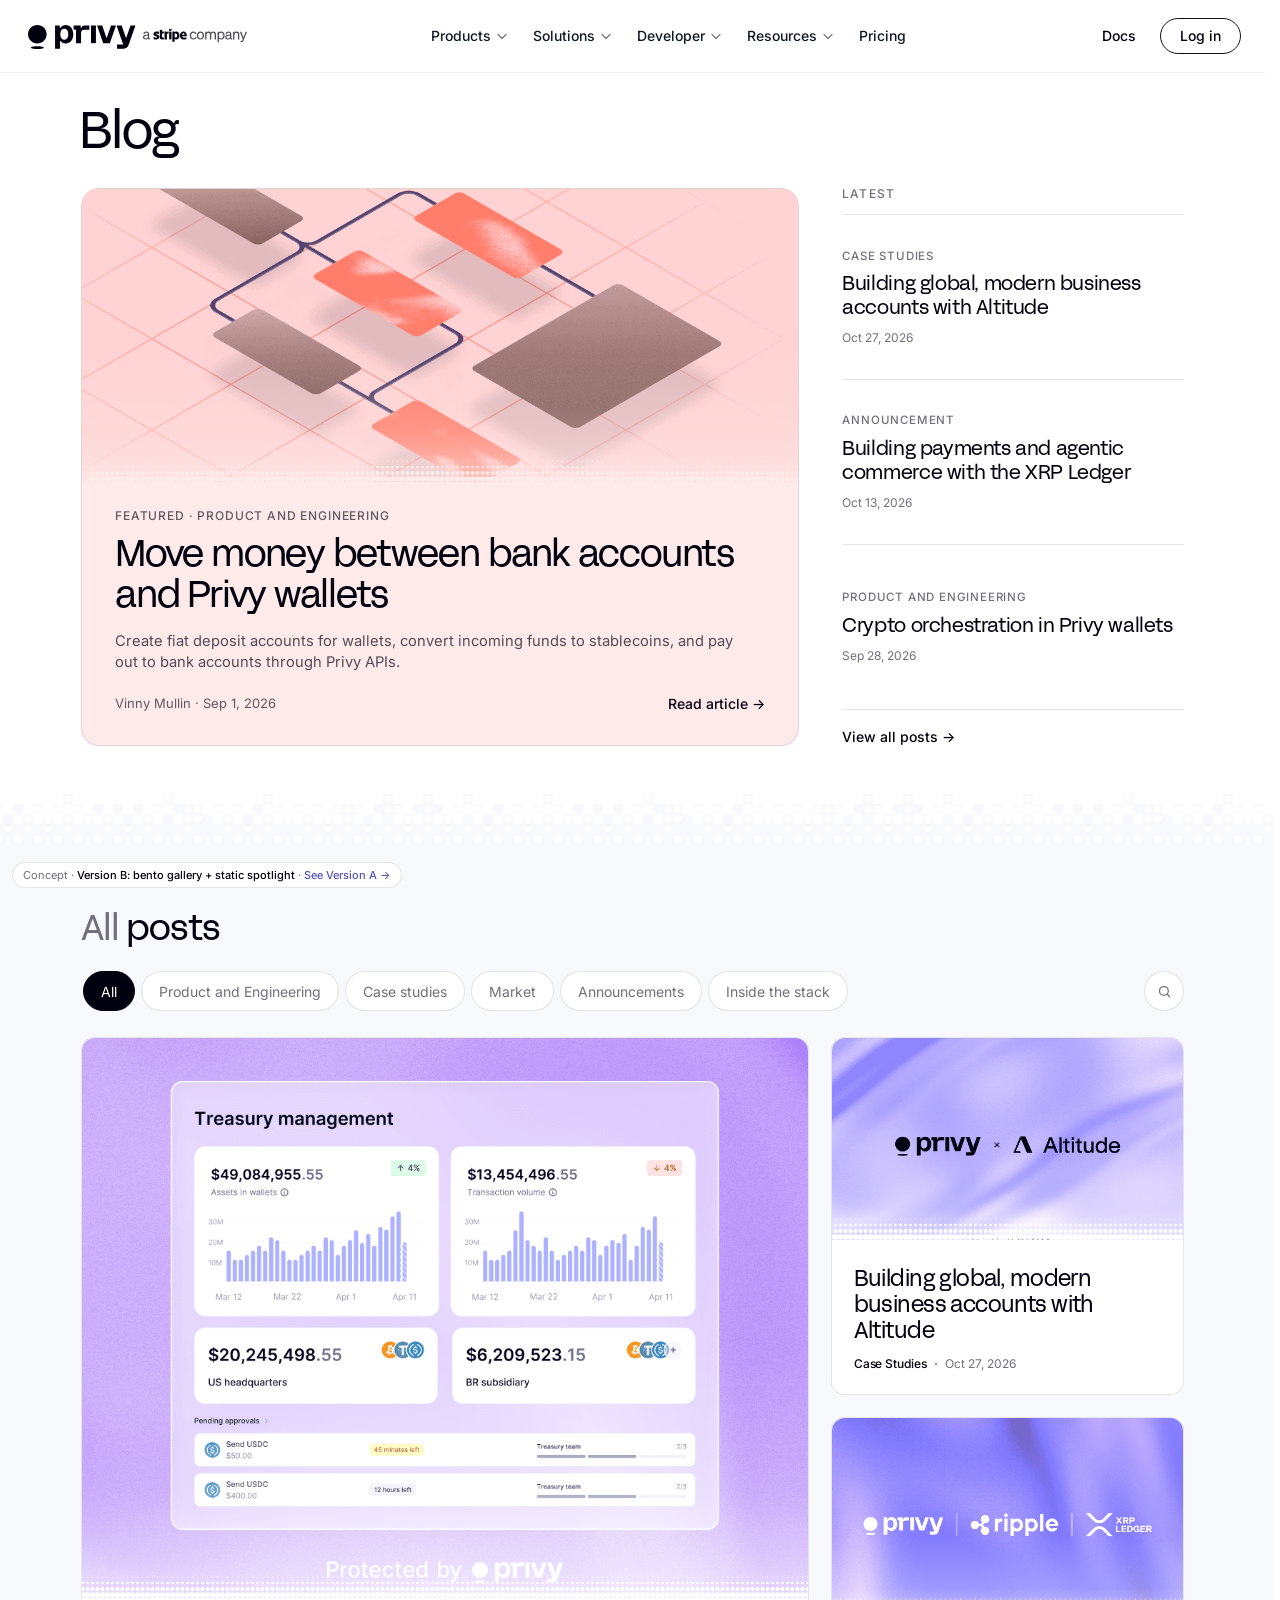
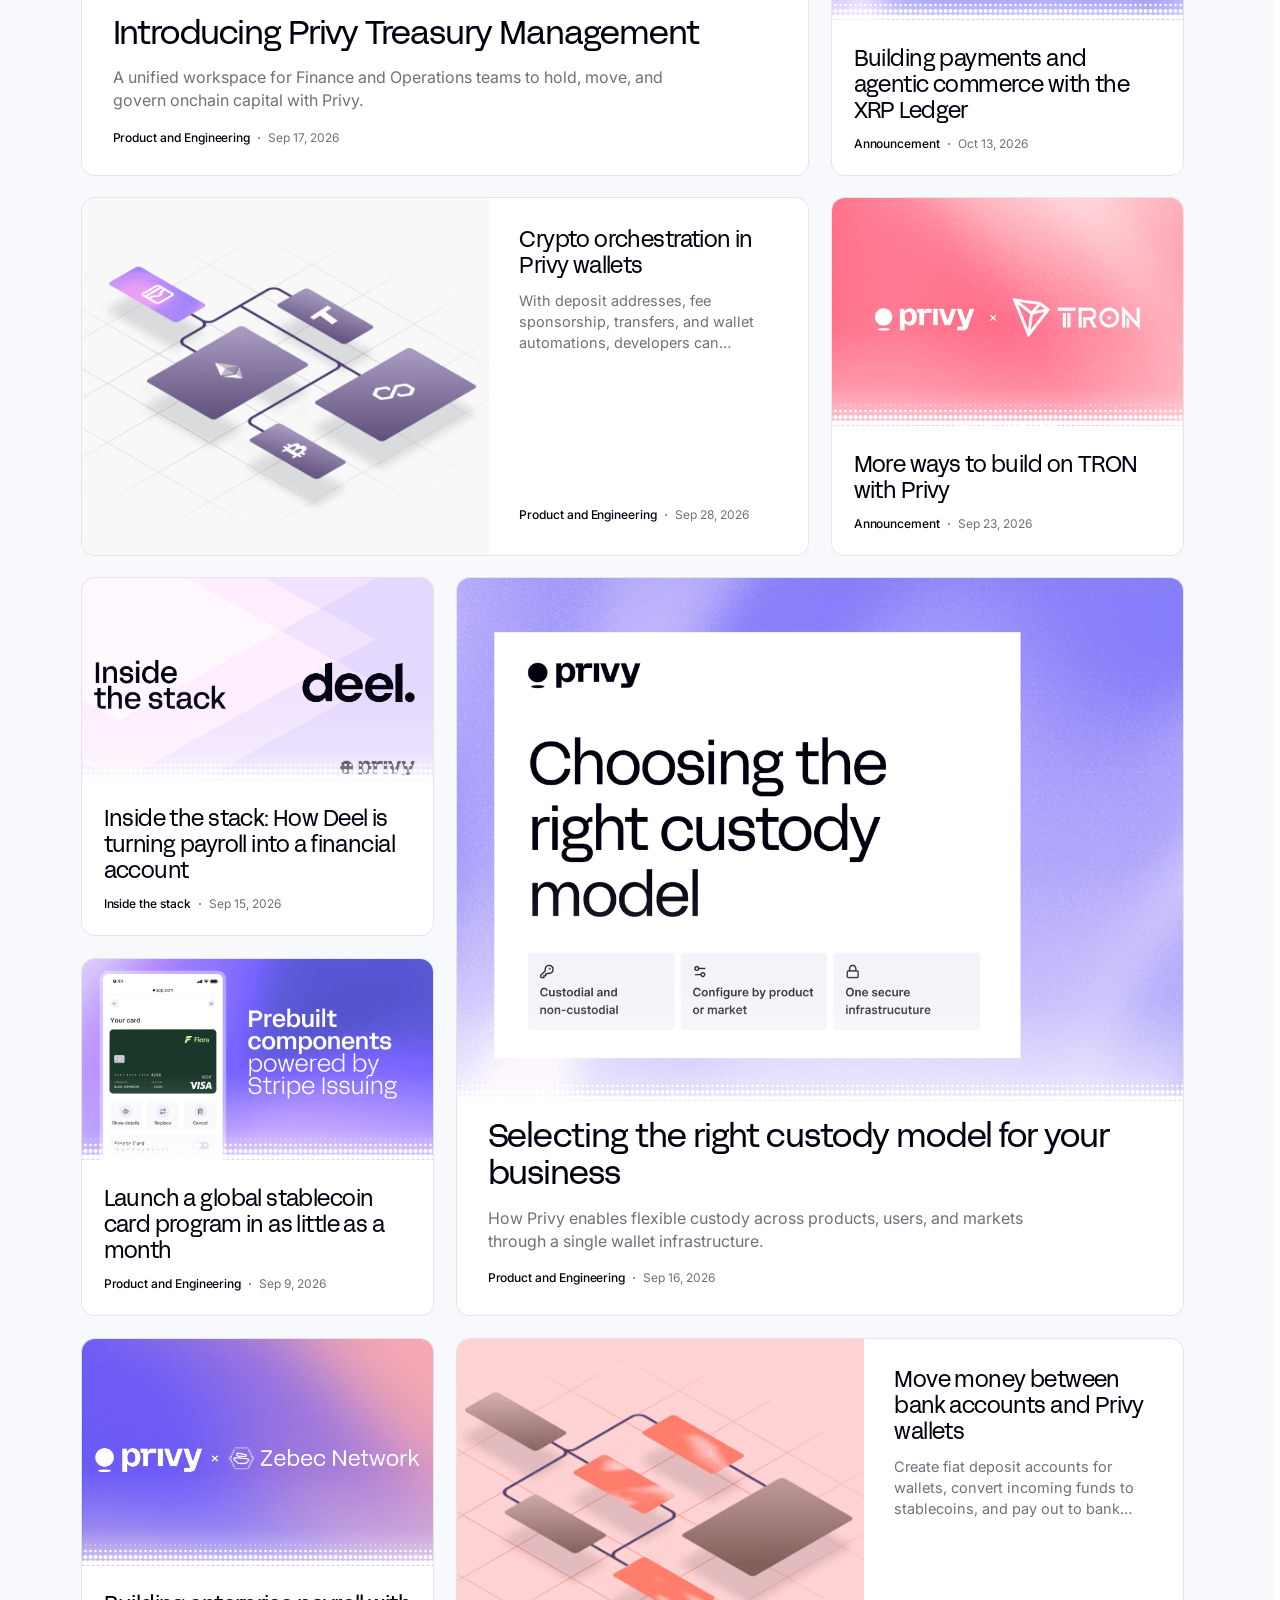
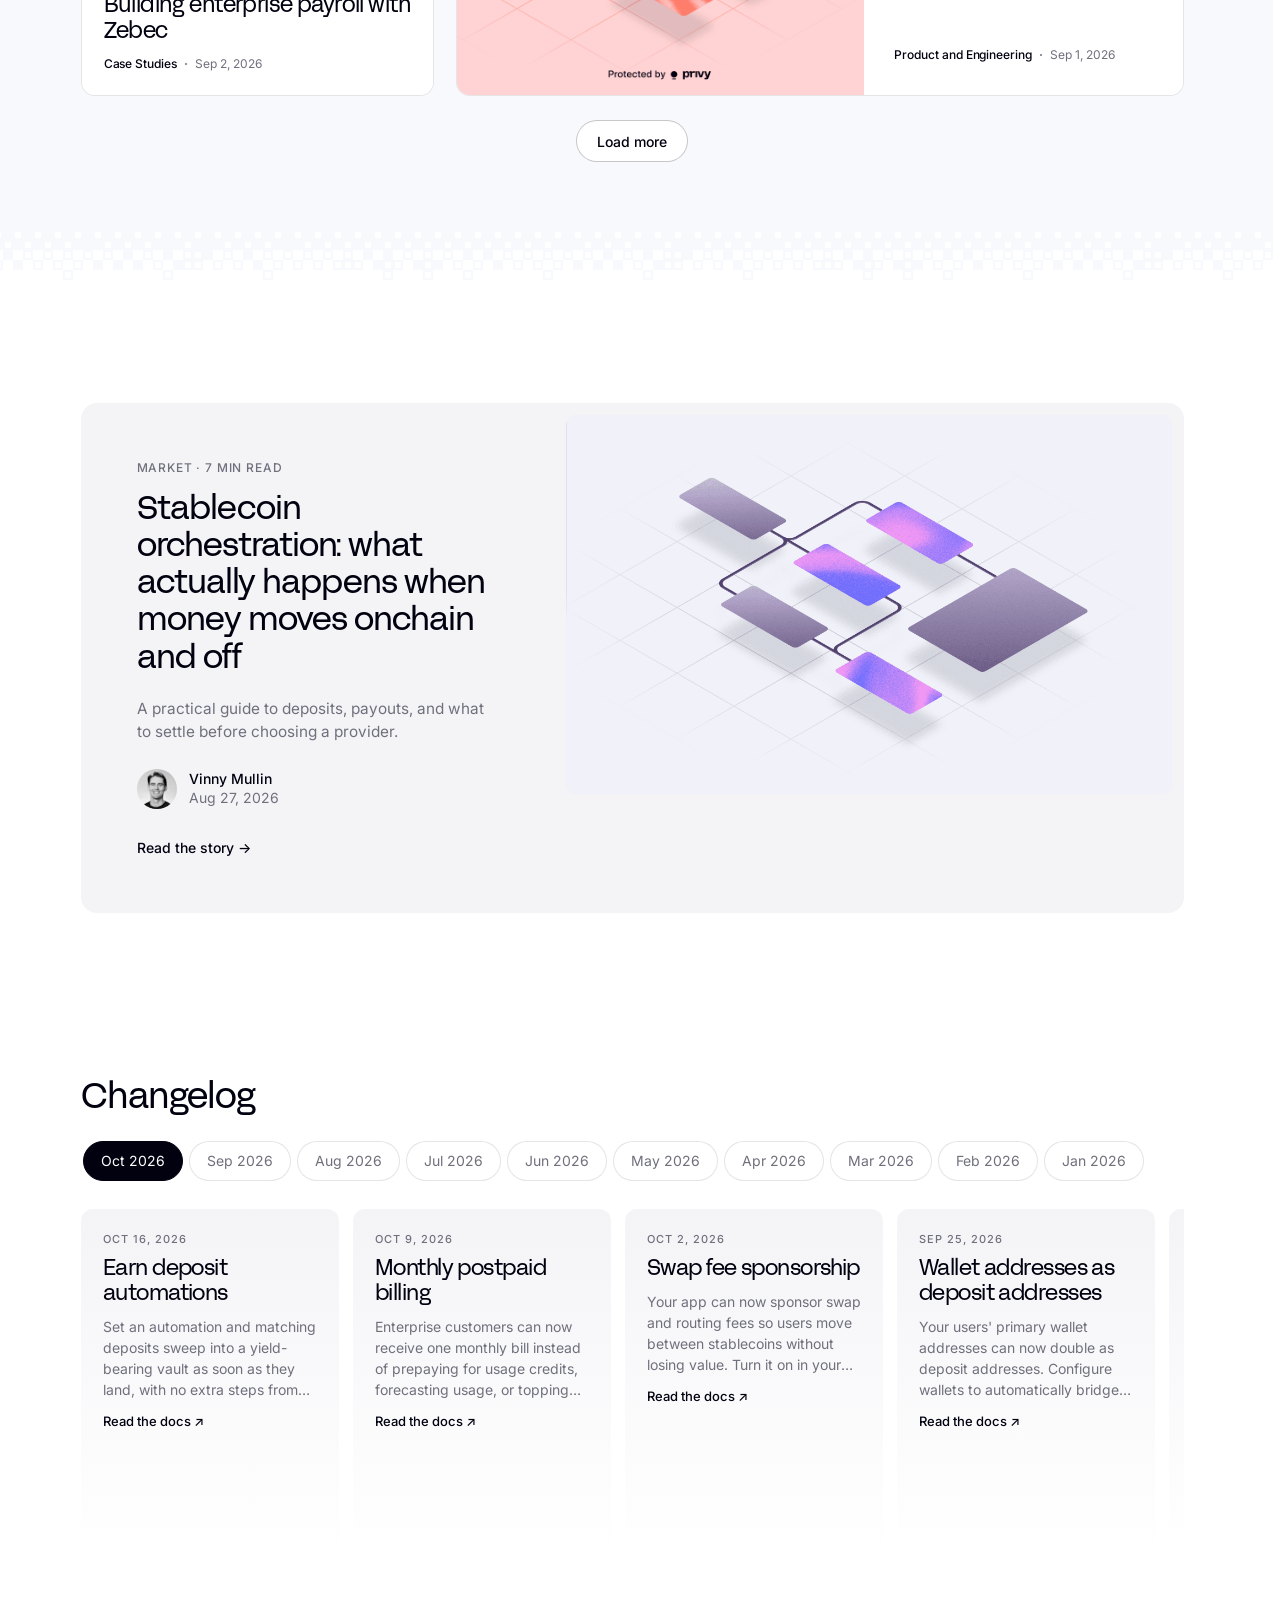
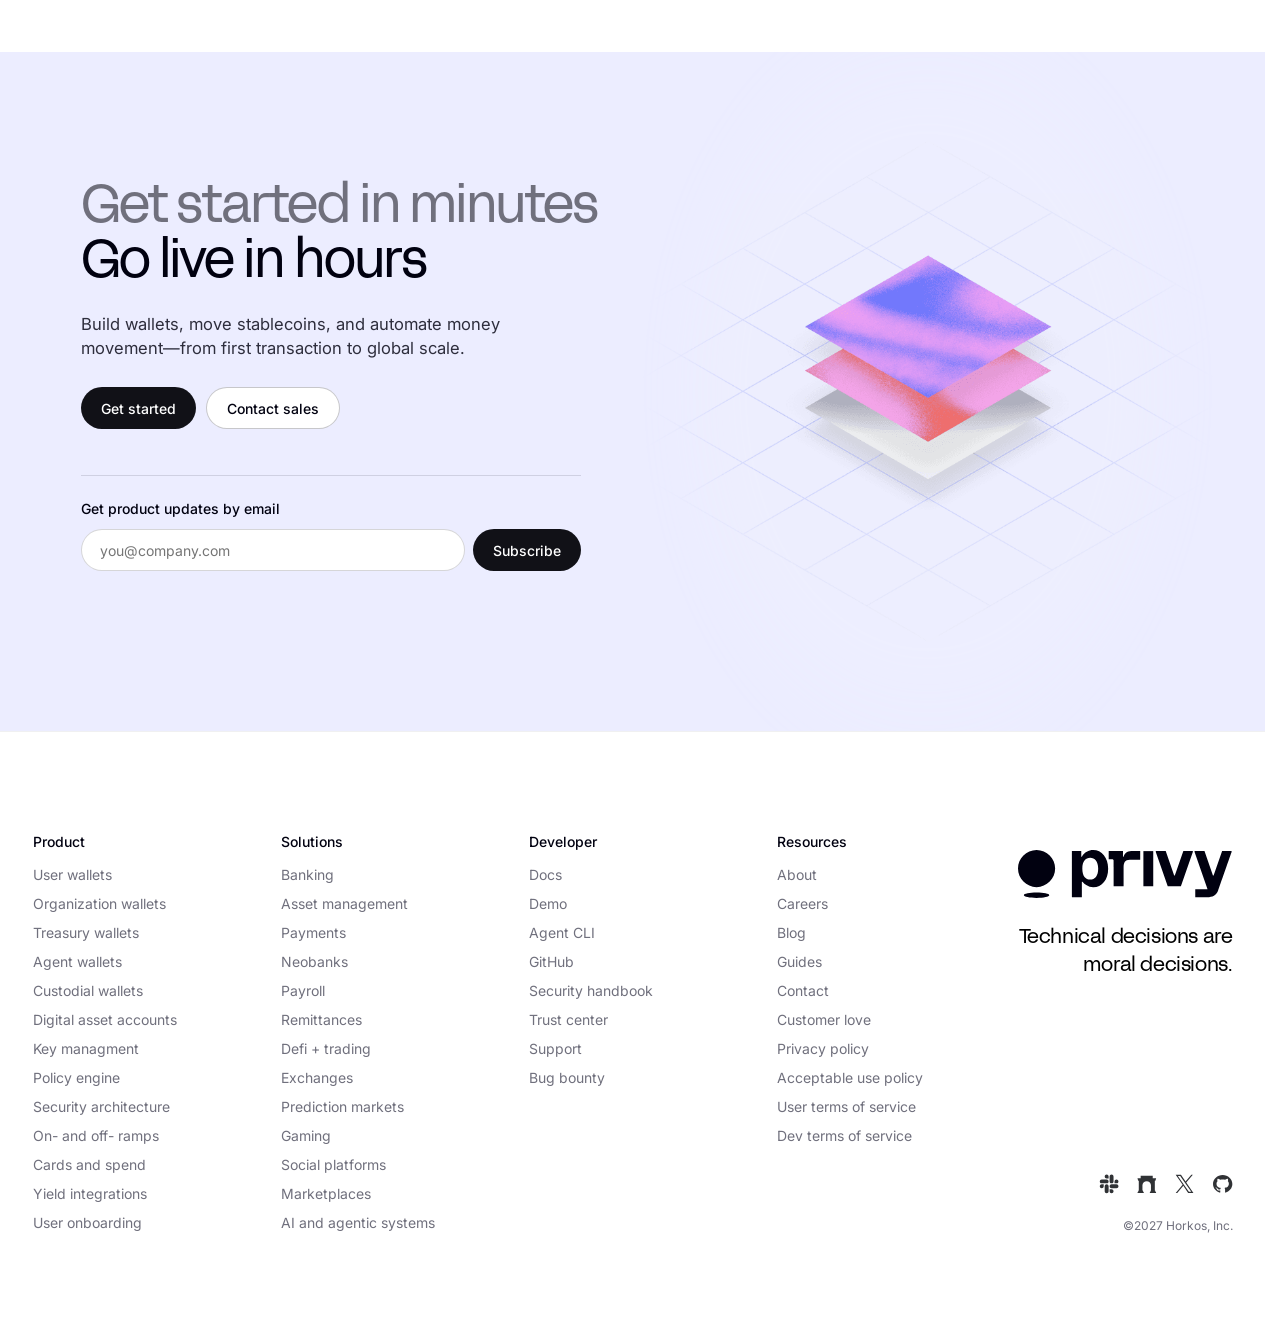
==== version-b.html @ 44b0c383 "Version A (3x2 gallery + expanding spotlight) and Version B (bento gallery + static spotlight) Built" ====
<!doctype html>
<html lang="en">
<head>
<meta charset="utf-8">
<meta name="viewport" content="width=device-width,initial-scale=1">
<meta name="robots" content="noindex,nofollow">
<title>Privy Blog: Version B</title>
<link rel="icon" href="data:image/svg+xml,%3Csvg xmlns='http://www.w3.org/2000/svg' viewBox='0 0 24 24'%3E%3Ccircle cx='12' cy='10' r='9' fill='%23010110'/%3E%3Cellipse cx='12' cy='22.5' rx='6' ry='1.5' fill='%23010110'/%3E%3C/svg%3E">
<link rel="preconnect" href="https://fonts.googleapis.com">
<link rel="preconnect" href="https://fonts.gstatic.com" crossorigin>
<link href="https://fonts.googleapis.com/css2?family=Inter:wght@400;500;600&display=swap" rel="stylesheet">
<style>
/* FFF Acid Grotesk is loaded from the same file privy.io uses */
@font-face{font-family:"Acid";font-weight:400;font-display:swap;src:url("assets/ext/c9b68c16aaaf.woff2") format("woff2")}
@font-face{font-family:"Acid";font-weight:700;font-display:swap;src:url("assets/ext/5e2c094ff895.woff2") format("woff2")}
:root{
  --ink:#010110;--btn:#111117;--muted:#70707d;--body:#2e2e3d;--line:rgba(1,1,16,.1);
  --soft:#f8f9fc;--wash:#ebecff;--peri:#756dff;--deep:#5954b8;--light:#b9b4f5;--coral:#ff8170;
  --pad:clamp(16px,3.4vw,48px);--content:min(1280px,calc(100vw - 2*var(--pad) - clamp(40px,7vw,120px)));--ease:cubic-bezier(.16,1,.3,1);
  --display:"Acid","Helvetica Neue",Arial,sans-serif;--sans:Inter,system-ui,-apple-system,"Segoe UI",sans-serif;
}
*{box-sizing:border-box}
html{-webkit-text-size-adjust:100%}
body{margin:0;background:#fff;color:var(--ink);font:400 16px/1.5 var(--sans);-webkit-font-smoothing:antialiased;overflow-x:clip}
a{color:inherit;text-decoration:none}
img{display:block;max-width:100%}
button,input{font:inherit;color:inherit}
button{background:none;border:0;padding:0;cursor:pointer}
h1,h2,h3{font-family:var(--display);font-weight:400;margin:0;letter-spacing:-.03em}
p{margin:0}
:focus-visible{outline:2px solid var(--peri);outline-offset:3px;border-radius:4px}
.sr{position:absolute;width:1px;height:1px;overflow:hidden;clip:rect(0 0 0 0);white-space:nowrap}

/* buttons */
.btn{display:inline-flex;align-items:center;justify-content:center;gap:8px;height:42px;padding:0 20px;border-radius:100px;font-size:14px;font-weight:500;white-space:nowrap;transition:transform .5s var(--ease),background .25s,color .25s,border-color .25s}
.btn:hover{transform:translateY(-1px)}
.btn.dark{background:var(--btn);color:#fff}
.btn.dark:hover{background:var(--deep)}
.btn.line{border:1px solid rgba(1,1,16,.22);background:#fff}
.btn.line:hover{border-color:var(--ink)}
.arrow{display:inline-block;transition:transform .5s var(--ease)}
a:hover>.arrow,button:hover>.arrow,.pcard:hover .arrow{transform:translateX(4px)}

/* nav: matches privy.io (measured at 1440px) */
.nav{position:absolute;inset:0 0 auto 0;z-index:50;height:73px;display:flex;align-items:center;justify-content:space-between;padding:0 24px 0 28px;background:#fff;border-bottom:1px solid rgba(0,0,0,.06)}
.nav .logo{margin-top:2px}
.nav .logo svg{display:block;width:219px;height:24px}
@media(min-width:1040px){.nav>nav{margin-right:12px}}
.nav>nav>ul{display:flex;gap:24px;list-style:none;margin:0;padding:0}
.nl{display:inline-flex;align-items:center;gap:4px;height:73px;font:500 14px/20px var(--sans);color:#111827;transition:color .2s}
.nl svg{width:14px;height:14px;transition:transform .25s var(--ease)}
.nav.has-open .nl{color:#a3a3a3}
.nav.has-open .ni.open .nl{color:#111827}
.ni.open .nl svg{transform:rotate(180deg)}
.nav .side{display:flex;align-items:center;gap:24px}
.nav .docs{font:500 14px/14px var(--sans);color:#010110}
.login{display:inline-flex;align-items:center;justify-content:center;width:81px;height:36px;border-radius:100px;border:1px solid #111117;background:#fff;font:500 14px/14px var(--sans);color:#010110;transition:background .2s,color .2s}
.login:hover{background:#111117;color:#fff}
.mega{position:absolute;left:0;right:0;top:100%;background:#fff;border-bottom:1px solid rgba(0,0,0,.06);opacity:0;visibility:hidden;transform:translateY(-4px);transition:opacity .16s,transform .3s var(--ease),visibility .16s;z-index:2}
.ni.open .mega{opacity:1;visibility:visible;transform:none}
.mgrid{display:grid;grid-template-columns:var(--cols)}
.mcol{border-right:1px solid rgba(0,0,0,.06);min-width:0;display:flex;flex-direction:column}
.mcol:last-child{border-right:0}
.mcol h6{margin:0;padding:24px 24px 20px;font:600 12px/20px var(--sans);letter-spacing:1px;text-transform:uppercase;color:#737373;border-bottom:1px solid rgba(0,0,0,.06)}
.mcol:first-child h6,.mcol:first-child .mi{padding-left:32px}
.mi{display:block;padding:16px 24px 20px;transition:background .15s}
.mi:hover{background:#f8f9fc}
.mi b{display:block;font:500 14px/20px var(--sans);color:#111827}
.mi span{display:block;margin-top:2px;font:400 13px/20px var(--sans);color:#737373}
.promos{display:grid;grid-template-columns:1fr 1fr;flex:1}
.promo{display:block;padding:24px}
.promo img{width:100%;aspect-ratio:1.8;object-fit:cover;border-radius:8px;transition:transform .8s var(--ease)}
.promo:hover img{transform:scale(1.02)}
.promo b{display:block;margin-top:20px;font:400 18px/28px var(--sans);letter-spacing:-.2px;color:#010110}
.promo span{display:block;margin-top:4px;font:400 14px/24px var(--sans);color:#737373}
.mstrip{display:flex;align-items:center;gap:12px;min-height:52px;padding:0 24px;background:#f8f9fc;border-top:1px solid rgba(0,0,0,.06);font:500 14px/20px var(--sans);color:#111117}
.mstrip.full{display:block;grid-column:1/-1;padding:16px 32px 20px}
.mstrip.full span{display:block;margin-top:2px;font:400 13px/20px var(--sans);color:#737373}
.scrim{position:fixed;inset:0;z-index:40;background:rgba(1,1,16,.2);opacity:0;pointer-events:none;transition:opacity .2s}
.scrim.on{opacity:1}
.menu{display:none;width:36px;height:36px;border-radius:50%;place-items:center;flex:none}
.menu i{display:block;width:16px;height:1.5px;background:var(--ink);box-shadow:0 5px 0 var(--ink),0 -5px 0 var(--ink)}
.nav .only-menu{display:none}
@media(max-width:1039px){
  .nav .logo svg{width:183px;height:20px}
  .menu{display:grid}
  .nav>nav{position:absolute;left:0;right:0;top:100%;max-height:calc(100vh - 73px);overflow:auto;background:#fff;border-bottom:1px solid rgba(0,0,0,.06);padding:4px 0 12px;display:none}
  .nav.open>nav{display:block}
  .nav>nav>ul{flex-direction:column;gap:0}
  .nl{display:flex;justify-content:space-between;width:100%;height:46px;padding:0 var(--pad);font-size:16px}
  .nav.has-open .nl{color:#111827}
  .mega{position:static;display:none;opacity:1;visibility:visible;transform:none;border:0;background:var(--soft)}
  .ni.open .mega{display:block}
  .mgrid{display:block}
  .mcol{border:0}
  .mcol h6,.mcol:first-child h6{padding:14px var(--pad) 4px;border:0}
  .mi,.mcol:first-child .mi{padding:9px var(--pad)}
  .promo-col,.mstrip{display:none}
  .mstrip.full{display:block;background:none;border:0;padding:9px var(--pad)}
  .nav .only-menu{display:block}
  .nav .only-menu a{display:block;padding:12px var(--pad);font:500 16px/22px var(--sans);color:#111827}
  .scrim{display:none}
}
@media(max-width:560px){.nav{padding:0 12px 0 16px}.nav .docs,.nav .login{display:none}.nav .logo svg{width:164px;height:18px}}
@media(min-width:561px) and (max-width:1039px){.nav .only-menu{display:none}.nav .side{gap:14px}}

/* shared post card: flipped from privy's customer cards. image on top, halftone + fade into white text, hairline border */
.art{position:relative;overflow:hidden;background:var(--wash)}
.art img{position:absolute;left:0;top:0;width:100%;height:100%;object-fit:cover;object-position:50% 50%;transform-origin:50% 40%;transition:transform 1.2s var(--ease)}
.art::after{content:"";position:absolute;inset:auto 0 0 0;height:46%;background:linear-gradient(to bottom,rgba(255,255,255,0),rgba(255,255,255,.22) 55%,rgba(255,255,255,.72) 100%);z-index:1}
.art::before{content:"";position:absolute;inset:auto 0 -1px 0;height:37px;background:#fff;-webkit-mask:var(--halftone) repeat-x bottom/10px 37px;mask:var(--halftone) repeat-x bottom/10px 37px;z-index:2}
.panel{position:relative;z-index:3;background:#fff;color:var(--ink)}
.pcard{position:relative;display:flex;flex-direction:column;background:#fff;border:1px solid var(--line);border-radius:14px;overflow:hidden;color:var(--ink);transition:border-color .3s}
.pcard:hover{border-color:rgba(1,1,16,.28)}
.pcard:hover .art img{transform:scale(1.035)}
.pcard .art{flex:1 1 auto;min-height:0}
.sheet .art img{height:113%}
.tag{display:inline-flex;align-items:center;gap:7px;font-size:12px;font-weight:500;letter-spacing:-.005em}
.date{font-size:12px;color:var(--muted)}
.meta{display:flex;align-items:center;gap:8px;flex-wrap:wrap}
.meta i{width:2px;height:2px;border-radius:50%;background:var(--muted)}

/* top section: title, one featured card, text-only latest list */
#spot{position:relative;background:#fff;overflow:hidden;padding:clamp(100px,12vh,112px) 0 76px}
#field{position:absolute;inset:0;width:100%;height:100%;display:block}
.top{position:relative;z-index:3;width:var(--content);margin:0 auto clamp(20px,2.8vh,28px);pointer-events:none}
.top h1{font-size:clamp(40px,4vw,58px);line-height:1.08;letter-spacing:-.035em;margin-left:-.03em}
.herogrid{position:relative;z-index:2;width:var(--content);margin:0 auto;display:grid;grid-template-columns:minmax(0,2.1fr) minmax(0,1fr);gap:clamp(28px,3.4vw,48px);align-items:stretch}
.fcard{--c:#feeae9;display:flex;flex-direction:column;overflow:hidden;border-radius:18px;border:1px solid var(--line);background:var(--c);color:var(--ink);cursor:pointer;transition:border-color .3s}
.fcard:hover{border-color:rgba(1,1,16,.28)}
.fcard:hover .art img{transform:scale(1.025)}
.fcard .art{flex:none;aspect-ratio:2.35;background:var(--c)}
.fcard .art::after{background:linear-gradient(to bottom,transparent,color-mix(in srgb,var(--c) 22%,transparent) 55%,color-mix(in srgb,var(--c) 72%,transparent))}
.fcard .art::before{background:var(--c)}
.ftext{padding:clamp(10px,1vw,14px) clamp(22px,2.6vw,36px) clamp(22px,2.4vw,32px)}
.eyebrow{font-size:12px;font-weight:500;letter-spacing:.07em;text-transform:uppercase;color:rgba(1,1,16,.62)}
.ftext h3{font-size:clamp(28px,2.9vw,40px);line-height:1.1;letter-spacing:-.033em;margin:12px 0 12px}
.ftext p{font-size:clamp(14px,1.15vw,16px);line-height:1.45;color:rgba(1,1,16,.68);max-width:42em}
.ffoot{display:flex;align-items:center;justify-content:space-between;gap:14px;flex-wrap:wrap;margin-top:20px;font-size:13px;color:rgba(1,1,16,.62)}
.ffoot .readmore{font-size:14px;font-weight:500;color:var(--ink);white-space:nowrap}
.latest{display:flex;flex-direction:column;min-width:0}
.latest>h2{font:500 12px/1 var(--sans);letter-spacing:.09em;text-transform:uppercase;color:var(--muted);padding:0 0 14px;border-bottom:1px solid var(--line)}
.litem{display:flex;flex-direction:column;justify-content:center;flex:1 1 0;padding:clamp(14px,1.4vw,18px) 0;border-bottom:1px solid var(--line);color:var(--ink);cursor:pointer}
.litem .eyebrow{color:var(--muted);font-size:11.5px}
.litem h3{font-size:clamp(18px,1.55vw,22px);line-height:1.22;letter-spacing:-.02em;margin:8px 0 8px;transition:color .2s}
.litem:hover h3{color:var(--deep)}
.litem .date{display:block}
.viewall{display:block;padding-top:clamp(14px,1.4vw,18px);font-size:14px;font-weight:500;line-height:1.3}
@media(max-width:900px){.herogrid{grid-template-columns:1fr}.fcard .art{aspect-ratio:1.7}}
@media(max-width:760px){:root{--content:calc(100vw - 2*var(--pad))}}

/* posts: flat bento */
#wall{padding:clamp(28px,3.4vw,48px) 0 clamp(48px,6vw,80px);width:var(--content);margin:0 auto}
.wrow{display:flex;align-items:flex-end;justify-content:space-between;gap:24px;flex-wrap:wrap}
.wrow h2{font-size:clamp(28px,2.8vw,40px);line-height:1.08;letter-spacing:-.03em}
.wrow h2 em{font-style:normal;color:var(--muted)}
.search{display:flex;align-items:center;gap:9px;height:42px;width:min(300px,100%);padding:0 16px;background:#fff;border:1px solid var(--line);border-radius:100px;transition:border-color .25s}
.search:focus-within{border-color:var(--ink)}
.search input{border:0;background:none;outline:0;flex:1;min-width:0;font-size:14px}
.chips{display:flex;gap:6px;margin:18px 0 24px;overflow-x:auto;scrollbar-width:none;padding:2px}
.chips::-webkit-scrollbar{display:none}
.chip{display:inline-flex;align-items:center;gap:7px;height:34px;padding:0 14px;border-radius:100px;font-size:13px;color:var(--muted);background:#fff;border:1px solid var(--line);white-space:nowrap;transition:color .2s,background .2s,border-color .2s}
.chip:hover{color:var(--ink);border-color:rgba(1,1,16,.26)}
.chip[aria-pressed=true]{background:var(--ink);border-color:var(--ink);color:#fff}
.bento{display:grid;grid-template-columns:repeat(3,minmax(0,1fr));gap:clamp(16px,1.7vw,24px);transition:opacity .18s}
.bento.swap{opacity:0}
.tile{min-width:0}
.tile .pcard{width:100%;height:100%;cursor:pointer}
.tile .art{flex:none;aspect-ratio:1.6}
.tile .panel{flex:1;display:flex;flex-direction:column;padding:4px clamp(18px,1.7vw,24px) clamp(18px,1.7vw,22px)}
.tile h3{font-size:clamp(20px,1.75vw,25px);line-height:1.16;letter-spacing:-.026em;margin:0 0 9px}
.tile p{color:var(--muted);font-size:14.5px;line-height:1.45;margin-bottom:16px;display:-webkit-box;-webkit-line-clamp:3;-webkit-box-orient:vertical;overflow:hidden}
.tile .meta{margin-top:auto}
@media(max-width:959px){.bento{grid-template-columns:repeat(2,minmax(0,1fr))}}
@media(max-width:599px){.bento{grid-template-columns:minmax(0,1fr)}}
.more{display:flex;justify-content:center;margin-top:24px}
.none{color:var(--muted);font-size:15px;text-align:center;padding:48px 0}
.none[hidden],.more[hidden]{display:none}

/* flow sections */
.sec{padding:clamp(72px,10vw,136px) 0;width:var(--content);margin:0 auto}
.head{display:flex;align-items:flex-end;justify-content:space-between;gap:24px;margin-bottom:clamp(28px,4vw,48px);flex-wrap:wrap}
.head h2{font-size:clamp(28px,2.8vw,40px);line-height:1.08;letter-spacing:-.03em}
.head h2 em{font-style:normal;color:var(--muted)}
.head a{font-size:14px;font-weight:500;white-space:nowrap}
.reveal{opacity:0;transform:translateY(26px);transition:opacity 1s ease,transform 1.3s var(--ease);transition-delay:var(--d,0ms)}
.reveal.in{opacity:1;transform:none}

/* changelog */
.clog{position:relative}
.month{display:inline-block;background:var(--ink);color:#fff;font-size:12px;font-weight:500;letter-spacing:.11em;padding:7px 16px;border-radius:100px}
.rail{position:relative;margin-top:20px;display:grid;grid-template-columns:repeat(4,minmax(258px,1fr));gap:14px;overflow-x:auto;padding:0 0 14px;scrollbar-width:none;cursor:grab}
.rail::-webkit-scrollbar{display:none}
.rail.drag{cursor:grabbing;user-select:none}
.tick{position:relative;padding-top:30px}
.tick::before{content:"";position:absolute;left:0;right:-14px;top:5px;height:1px;background:rgba(1,1,16,.2);transform:scaleX(0);transform-origin:left;transition:transform 1.3s var(--ease);transition-delay:var(--d)}
.tick::after{content:"";position:absolute;left:0;top:0;width:11px;height:11px;border-radius:50%;background:var(--ink);transform:scale(0);transition:transform .7s var(--ease);transition-delay:var(--d)}
.rail.in .tick::before{transform:none}.rail.in .tick::after{transform:none}
.log{height:100%;padding:22px;border-radius:12px;background:linear-gradient(to bottom,#f4f4f7,rgba(244,244,247,0));opacity:0;transform:translateY(16px);transition:opacity .9s ease,transform 1.1s var(--ease);transition-delay:calc(var(--d) + 120ms)}
.rail.in .log{opacity:1;transform:none}
.log small{display:block;font-size:11px;font-weight:500;letter-spacing:.09em;color:var(--muted);margin-bottom:10px}
.log h3{font-size:22px;line-height:1.14;letter-spacing:-.025em;margin-bottom:9px}
.log p{font-size:14px;color:var(--muted);line-height:1.5}

/* stack + cta */
.cta{background:#ecedff;overflow:hidden}
.cta-in{width:var(--content);margin:0 auto;padding:clamp(48px,6vw,84px) 0;display:grid;grid-template-columns:1.05fr .95fr;gap:24px;align-items:center}
.cta h2{font-size:clamp(36px,4.1vw,62px);line-height:1.04;letter-spacing:-.04em}
.cta h2 em{font-style:normal;color:var(--muted)}
.cta p{margin:20px 0 26px;font-size:clamp(16px,1.3vw,19px);color:var(--body);max-width:30em}
.acts{display:flex;gap:10px;flex-wrap:wrap}
.news{margin-top:clamp(30px,3.6vw,46px);padding-top:22px;border-top:1px solid rgba(1,1,16,.12);max-width:500px}
.news label{display:block;font-size:14px;font-weight:500;margin-bottom:10px}
.news form{display:flex;gap:8px}
.news input{flex:1;min-width:0;height:42px;padding:0 18px;border-radius:100px;border:1px solid rgba(1,1,16,.16);background:#fff;outline:0;font-size:14px;transition:border-color .25s}
.news input:focus{border-color:var(--ink)}
.news output{display:block;font-size:13px;color:var(--deep);margin-top:9px;min-height:20px}
.stack{position:relative;aspect-ratio:1;max-height:640px;justify-self:center;width:100%;max-width:640px}
.stack img{position:absolute;left:50%;top:50%;width:112%;max-width:none;transform:translate(-50%,-50%);-webkit-mask:radial-gradient(closest-side,#000 62%,transparent);mask:radial-gradient(closest-side,#000 62%,transparent)}
@media(max-width:820px){.cta-in{grid-template-columns:1fr}.stack{max-width:380px}}

/* footer */
footer{background:#fff;padding:clamp(48px,6vw,80px) 0 28px;width:var(--content);margin:0 auto}
.fgrid{display:grid;grid-template-columns:repeat(4,1fr);gap:28px 24px;font-size:14px}
.fgrid h4{margin:0 0 12px;font:500 14px var(--sans)}
.fgrid a{display:block;color:var(--muted);padding:3px 0;transition:color .2s}.fgrid a:hover{color:var(--ink)}
@media(max-width:640px){.fgrid{grid-template-columns:1fr 1fr}}
.fbot{display:flex;justify-content:space-between;gap:16px;flex-wrap:wrap;align-items:flex-end;margin-top:clamp(36px,5vw,64px)}
.fbot .big{display:flex;align-items:center;gap:12px;font:400 clamp(20px,2.2vw,30px)/1.1 var(--display);letter-spacing:-.025em}
.fbot small{color:var(--muted);font-size:13px}
.note{position:fixed;left:12px;bottom:12px;z-index:45;font-size:11px;color:var(--muted);background:rgba(255,255,255,.9);border:1px solid var(--line);padding:4px 10px;border-radius:100px;pointer-events:none}

/* post sheet */
dialog.sheet{position:fixed;inset:0;margin:auto;padding:0;width:min(780px,calc(100vw - 24px));max-height:calc(100vh - 24px);background:#fff;border:1px solid var(--line);border-radius:18px;overflow:auto;color:var(--ink);opacity:0;transform:translateY(34px) scale(.965);transition:opacity .35s,transform .75s var(--ease)}
dialog.sheet.on{opacity:1;transform:none}
dialog.sheet::backdrop{background:rgba(1,1,16,.42);opacity:0;transition:opacity .4s}
dialog.sheet.on::backdrop{opacity:1}
.sheet .art{aspect-ratio:1.75}
.sheet .panel{padding:2px clamp(20px,4vw,44px) 0}
.sheet .panel h2{margin-top:0}
.sheet .inner{padding:14px clamp(20px,4vw,44px) clamp(22px,4vw,40px)}
.sheet h2{font-size:clamp(30px,4.2vw,50px);line-height:1.04;margin:13px 0 12px;letter-spacing:-.04em}
.sheet .lede{font-size:clamp(16px,1.5vw,19px);color:var(--body);line-height:1.45}
.sheet .go{margin-top:20px}
.sheet .next{margin-top:clamp(22px,3vw,32px);padding-top:18px;border-top:1px solid var(--line)}
.sheet .next h3{font:500 13px var(--sans);letter-spacing:0;color:var(--muted);margin-bottom:10px}
.opts{display:grid;grid-template-columns:repeat(3,1fr);gap:8px}
.opt{display:block;padding:13px 15px;border:1px solid var(--line);border-radius:12px;transition:border-color .25s,background .25s}
.opt:hover{border-color:var(--ink)}
.opt b{display:block;font:400 18px/1.2 var(--display);letter-spacing:-.02em;margin-bottom:3px}
.opt span{font-size:12px;color:var(--muted);line-height:1.35;display:block}
.opt.first{background:var(--wash);border-color:transparent}
@media(max-width:560px){.opts{grid-template-columns:1fr}}
.close{position:absolute;right:12px;top:12px;z-index:6;width:36px;height:36px;border-radius:50%;background:rgba(255,255,255,.92);display:grid;place-items:center;font-size:16px;border:1px solid var(--line)}
@media(prefers-reduced-motion:reduce){*{animation-duration:.01ms!important;transition-duration:.01ms!important;animation-delay:0ms!important}.strip{animation:none}}

/* pop-up search (from Julian's privy-blog-search) */
html{scrollbar-gutter:stable}
.wrow{position:relative}
button.search{cursor:text;text-align:left}
button.search .sph{color:#757575;font-size:14px}
.overlay{position:absolute;top:0;left:0;right:0;max-height:min(560px,calc(100vh - 160px));background:#fff;border:1px solid rgba(117,109,255,.28);border-radius:20px;box-shadow:0 14px 44px rgba(117,109,255,.18),0 2px 6px rgba(117,109,255,.06);overflow:hidden;z-index:61;display:flex;flex-direction:column;opacity:0;visibility:hidden;transform:translateY(-8px);transition:opacity .18s,transform .18s,visibility .18s;text-align:left}
.overlay.open{opacity:1;visibility:visible;transform:none;transition:opacity .18s,transform .18s,visibility 0s}
.dim{position:fixed;inset:0;background:rgba(1,1,16,.28);z-index:60;opacity:0;visibility:hidden;transition:opacity .18s,visibility .18s}
body.searching{overflow:hidden}
body.searching .dim{opacity:1;visibility:visible}
.o-row{display:flex;align-items:center;gap:18px;height:84px;padding:0 40px;color:#010110}
.o-row svg{flex:none}
.o-row input{flex:1;border:0;outline:0;font:400 19px var(--sans);color:#010110;background:none;min-width:0}
.o-row input::placeholder{color:#7a7a86}
.o-body{display:none;overflow-y:auto;min-height:0;padding:6px 24px 12px;border-top:1px solid rgba(117,109,255,.14);overscroll-behavior:contain}
.overlay.has-q .o-body{display:block}
.result{display:flex;justify-content:space-between;align-items:baseline;gap:16px;padding:14px 16px;border-radius:12px;cursor:pointer;font-size:16px;color:#010110;transition:background .12s}
.result:hover,.result.sel{background:#f1f0ff}
.result.sel{box-shadow:inset 3px 0 0 #756dff}
.result small{font-size:10px;letter-spacing:.06em;text-transform:uppercase;color:#8a8a96;white-space:nowrap}
.result mark{background:rgba(117,109,255,.18);color:inherit;border-radius:3px;padding:0 1px}
.empty{color:#7a7a86;font-size:15px;padding:14px 16px}
@media(max-width:760px){.o-row{padding:0 20px;height:68px}.o-row input{font-size:17px}.o-body{padding-left:12px;padding-right:12px}}

/* search trigger: Julian's round icon */
.wrow .icon-btn{flex:none;width:38px;height:38px;border-radius:50%;border:1px solid #e3e3e3;background:#fafafa;display:grid;place-items:center;cursor:pointer;color:#555;transition:background .2s,color .2s}
.wrow .icon-btn:hover{background:#f0f0f0;color:#111}

/* spotlight carousel: full-bleed image cards + numbered timer */
.spot{padding:clamp(56px,7vw,96px) 0 clamp(40px,5vw,64px);overflow:hidden}
.spot .head{width:var(--content);margin:0 auto clamp(24px,3vw,36px)}
.sptrack{display:flex;gap:24px;padding-left:calc((100% - var(--content))/2);transition:transform .9s var(--ease);will-change:transform}
.spcard{position:relative;flex:none;width:var(--content);display:grid;grid-template-columns:minmax(0,.85fr) minmax(0,1.15fr);gap:clamp(16px,2vw,28px);padding:12px;border-radius:16px;background:#f4f4f7;color:var(--ink);opacity:.35;transition:opacity .7s ease}
.spcard.on{opacity:1}
.spcard:not(.on){cursor:pointer}
.sptext{order:0;display:flex;flex-direction:column;justify-content:center;padding:clamp(20px,3.4vw,52px)}
.sptext .eyebrow{color:var(--muted)}
.sptext h3{font-size:clamp(26px,2.6vw,38px);line-height:1.12;letter-spacing:-.03em;margin:16px 0 26px;transition:color .2s}
.spcard.on:hover h3{color:var(--deep)}
.spby{display:flex;align-items:center;gap:12px;font-size:14px;line-height:1.35}
.spby img{width:40px;height:40px;border-radius:50%;object-fit:cover;background:var(--wash)}
.spby b{display:block;font-weight:500}
.spby span{color:var(--muted)}
.spimg{order:1;position:relative;border-radius:10px;overflow:hidden;aspect-ratio:1.6;background:var(--wash)}
.spimg img{position:absolute;inset:0;width:100%;height:100%;object-fit:cover;transition:transform 1.2s var(--ease)}
.spcard.on:hover .spimg img{transform:scale(1.03)}
@media(max-width:820px){.spcard{grid-template-columns:1fr}.spimg{order:-1}.sptext{padding:20px 12px 16px}}
.spfoot{width:var(--content);margin:22px auto 0;display:flex;align-items:center;gap:24px}
.spbars{flex:1;display:flex;gap:16px}
.spbar{flex:1;height:22px;display:flex;align-items:center;cursor:pointer}
.spbar i{position:relative;display:block;width:100%;height:2px;background:rgba(1,1,16,.12);overflow:hidden;border-radius:2px}
.spbar i::after{content:"";position:absolute;inset:0;background:var(--ink);transform:scaleX(0);transform-origin:left}
.spbar.done i::after{transform:none}
.spbar.on i::after{animation:spfill var(--spdur,7s) linear forwards}
.spot:hover .spbar.on i::after,.spot:focus-within .spbar.on i::after,.spot.paused .spbar.on i::after{animation-play-state:paused}
@keyframes spfill{to{transform:none}}
@media(max-width:820px){.spbars{gap:8px}}

/* changelog: full timeline, scrolls sideways, jump by month */
.clog .head{margin-bottom:20px}
.months{display:flex;gap:6px;overflow-x:auto;scrollbar-width:none;padding:2px;margin-bottom:6px}
.months::-webkit-scrollbar{display:none}
.months .chip span{font-size:11px;opacity:.55}
.rail{grid-template-columns:none;grid-auto-flow:column;grid-auto-columns:minmax(258px,calc((100% - 42px)/4));scroll-behavior:smooth;margin-top:26px}
.rail.drag{scroll-behavior:auto}
.tick .mtag{position:absolute;left:18px;top:-3px;font-size:11px;font-weight:500;letter-spacing:.09em;text-transform:uppercase;color:var(--ink);background:#fff;padding:0 8px 0 0;opacity:0;transition:opacity .6s ease}
.rail.in .tick .mtag{opacity:1}
a.log{display:block;color:inherit;transition:background .25s}
a.log:hover{background:linear-gradient(to bottom,#ebecff,rgba(235,236,255,0))}
a.log:hover h3{color:var(--deep)}
.log p{display:-webkit-box;-webkit-line-clamp:4;-webkit-box-orient:vertical;overflow:hidden}
.log .go{display:inline-block;margin-top:12px;font-size:13px;font-weight:500;color:var(--ink)}

/* search lives on the chip row */
.crow{position:relative;display:flex;align-items:center;gap:12px;margin:18px 0 24px}
.crow .chips{flex:1;min-width:0;margin:0}
.crow .icon-btn{flex:none;width:34px;height:34px;border-radius:50%;border:1px solid var(--line);background:#fff;display:grid;place-items:center;color:var(--muted);cursor:pointer;transition:color .2s,border-color .2s}
.crow .icon-btn:hover{color:var(--ink);border-color:rgba(1,1,16,.26)}
.crow .icon-btn svg{width:15px;height:15px}
.crow .overlay{top:calc(50% - 17px);border-radius:17px;border-color:rgba(1,1,16,.1);box-shadow:0 10px 30px rgba(1,1,16,.08),0 1px 3px rgba(1,1,16,.04)}
.crow .o-row{height:32px;padding:0 14px;gap:10px}
.crow .o-row svg{width:15px;height:15px;color:var(--muted)}
.crow .o-row input{font-size:13px}
.crow .overlay.has-q{border-radius:17px}
@media(max-width:760px){.crow .o-row{height:32px;padding:0 14px}.crow .o-row input{font-size:16px}}
.crow .o-body{border-top-color:rgba(1,1,16,.06);padding:6px 10px 10px}
.crow .result{border-radius:12px;padding:12px 14px}
.crow .result:hover,.crow .result.sel{background:rgba(117,109,255,.05);box-shadow:none}
.crow .result mark{background:rgba(117,109,255,.12)}
body.searching .dim{background:rgba(1,1,16,.16)}
/* changelog: no timeline line, dots or month tags */
.clog .tick{padding-top:0}
.clog .tick::before,.clog .tick::after,.clog .tick .mtag{display:none}

/* Privy-style section separation: tinted band with dithered grid edges */
#field{display:none}
#spot{padding-bottom:56px}
#wall{position:relative;padding-top:calc(70px + clamp(28px,3.4vw,48px));padding-bottom:calc(70px + clamp(48px,6vw,80px));border-image:conic-gradient(#f8f9fc 0 0) fill 0//0 100vmax}
#wall::before,#wall::after{content:"";position:absolute;left:calc(50% - 50vw);width:100vw;height:70px;background-repeat:repeat-x;background-size:480px 70px;pointer-events:none}
#wall::before{top:0;background-image:url("assets/img/band-down.svg")}
#wall::after{bottom:0;background-image:url("assets/img/band-up.svg")}
/* taller chips; search bar matches */
.chip{height:40px;padding:0 17px;font-size:14px}
.crow .icon-btn{width:40px;height:40px}
.crow .overlay{top:calc(50% - 26px);border-radius:24px}
.crow .overlay.has-q{border-radius:24px}
.crow .o-row{height:50px;padding:0 22px;gap:12px}
.crow .o-row svg{width:17px;height:17px}
.crow .o-row input{font-size:15px}

/* roll-out: the search bar unrolls leftward out of the round search button and fades out on close.
   The clip starts on the button's exact 40px footprint (the bar is 52px tall, centred on the 40px row). */
.crow .overlay,.crow .overlay.open{transition:none;transform:none}
.crow .overlay.open{animation:roll .38s cubic-bezier(.2,.8,.2,1),shadow-in .22s .3s ease-out backwards}
.crow .overlay.open .o-row>*{animation:sshow .2s .18s ease-out backwards}
.crow .overlay.closing{animation:fade-out .18s ease-in forwards} /* closing just fades the bar out */
@keyframes roll{from{clip-path:inset(6px 0 calc(100% - 46px) calc(100% - 40px) round 20px)}to{clip-path:inset(0 round 24px)}}
@keyframes shadow-in{from{box-shadow:none}}
@keyframes sshow{from{opacity:0}}
@keyframes fade-out{to{opacity:0}}
/* close X, right-aligned in the bar */
.crow .o-row{padding-right:9px}
.o-x{flex:none;width:32px;height:32px;border-radius:50%;display:grid;place-items:center;color:var(--muted);cursor:pointer;transition:background .2s,color .2s}
.o-x:hover{background:#f4f4f7;color:var(--ink)}
.crow .o-row .o-x svg{width:14px;height:14px;color:inherit}

/* one section rhythm: every gap between sections is 2 x --sgap (176px on desktop). Each side of a
   boundary gets --sgap; where a 70px dithered band forms the boundary it sits centred in that gap. */
:root{--sgap:clamp(56px,6.5vw,88px);--band:70px}
#spot{padding-bottom:calc(var(--sgap) - var(--band)/2)}
#wall{padding-top:calc(var(--sgap) + var(--band)/2);padding-bottom:calc(var(--sgap) + var(--band)/2)}
#wall .more{margin-top:24px}
#spotlight{padding-top:calc(var(--sgap) - var(--band)/2);padding-bottom:var(--sgap)}
.sec.clog{padding-top:var(--sgap);padding-bottom:var(--sgap)}
.cta-in{padding:var(--sgap) 0}

/* Version B: bento gallery. Pattern repeats every 10 posts: big tile left, wide tile, then big tile right. */
.mix{grid-auto-flow:row dense;grid-auto-rows:clamp(330px,28vw,400px)}
.mix .tile .art{flex:1 1 auto;aspect-ratio:auto;min-height:0}
.mix .tile p{display:none}
.mix .tile .panel{flex:none;padding-top:16px}
.mix .tile h3{display:-webkit-box;-webkit-line-clamp:3;-webkit-box-orient:vertical;overflow:hidden}
.mix .tile:nth-child(10n+1),.mix .tile:nth-child(10n+6){grid-column:span 2;grid-row:span 2}
.mix .tile:nth-child(10n+6){grid-column:2/span 2}
.mix .tile:nth-child(10n+1) h3,.mix .tile:nth-child(10n+6) h3{font-size:clamp(28px,2.6vw,38px);line-height:1.1;letter-spacing:-.032em;margin-bottom:12px}
.mix .tile:nth-child(10n+1) p,.mix .tile:nth-child(10n+6) p{display:-webkit-box;font-size:16px;max-width:36em}
.mix .tile:nth-child(10n+1) .panel,.mix .tile:nth-child(10n+6) .panel{flex:none;padding:8px clamp(22px,2.4vw,32px) clamp(22px,2.4vw,28px)}
.mix .tile:nth-child(10n+4),.mix .tile:nth-child(10n){grid-column:span 2}
.mix .tile:nth-child(10n+4) .pcard,.mix .tile:nth-child(10n) .pcard{flex-direction:row}
.mix .tile:nth-child(10n+4) .art,.mix .tile:nth-child(10n) .art{flex:0 0 56%}
.mix .tile:nth-child(10n+4) .art::before,.mix .tile:nth-child(10n) .art::before,.mix .tile:nth-child(10n+4) .art::after,.mix .tile:nth-child(10n) .art::after{display:none}
.mix .tile:nth-child(10n+4) .panel,.mix .tile:nth-child(10n) .panel{flex:1;min-width:0;justify-content:center;padding:clamp(22px,2.4vw,32px)}
.mix .tile:nth-child(10n+4) p,.mix .tile:nth-child(10n) p{display:-webkit-box}
@media(max-width:959px){
  .mix .tile:nth-child(n){grid-column:span 1;grid-row:span 1}
  .mix .tile:nth-child(5n+1){grid-column:1/-1}
  .mix .tile:nth-child(5n+1) h3{font-size:clamp(24px,3.4vw,30px)}
  .mix .tile:nth-child(10n+4) .pcard,.mix .tile:nth-child(10n) .pcard{flex-direction:column}
  .mix .tile:nth-child(10n+4) .art,.mix .tile:nth-child(10n) .art{flex:1 1 auto}
}
@media(max-width:599px){
  .mix{grid-auto-rows:auto}
  .mix .tile:nth-child(n){grid-column:auto}
  .mix .tile .art{flex:none;aspect-ratio:1.6}
}
/* Version B: static spotlight. One story, no timer, no motion, so the busier bento above has a calm counterweight. */
.still .sptrack{width:var(--content);margin:0 auto;padding:0;transform:none}
.still .spcard{width:100%;opacity:1;cursor:pointer}
.still .spdek{font-size:clamp(15px,1.2vw,17px);line-height:1.5;color:var(--muted);margin:-8px 0 26px;max-width:30em}
.still .spgo{margin-top:28px;font-size:14px;font-weight:500}
.vnote{pointer-events:auto}.vnote b{font-weight:500;color:var(--ink)}.vnote a{color:var(--deep);font-weight:500}
</style>
<link rel="stylesheet" href="assets/footer.css?v=3820a8a8">
</head>
<body>

<svg width="0" height="0" style="position:absolute" aria-hidden="true"><defs>
<symbol id="wordmark" viewBox="0 0 219 24"><g fill="currentColor"><path d="M78.773 12.779L78.446 12.779L74.198.5L69.222.5L69.222 1.008L75.215 18.154L81.823 18.154L87.818 1.008L87.818.5L83.058.5L78.771 12.778L78.773 12.778Z"/><path d="M67.934.5L62.986.5L62.986 18.152L67.934 18.152L67.934.5Z"/><path d="M102.533.476L107.293.476L107.293.988C107.293.988 100.748 19.716 100.617 20.084C99.645 22.844 97.641 23.708 95.069 23.708L89.044 23.708L89.044 19.619L95.209 19.619L88.699.991L88.699.48L93.675.48L97.923 12.76L98.25 12.76L102.537.478L102.533.478ZM45.284 9.305C45.284 14.757 42.228 18.606 37.76 18.606C35.304 18.606 33.33 17.044 32.485 16.019C32.452 15.98 32.418 15.932 32.384 15.886L32.077 15.886L32.077 23.703L27.065 23.703L27.065.498L31.782.498L31.782 3.288L32.086 3.288C33.398 1.142 35.5 0 37.75 0C42.077 0 45.284 3.853 45.284 9.305ZM40.275 9.307C40.275 5.685 38.586 3.834 36.254 3.834C33.922 3.834 32.312 5.645 32.312 9.307C32.312 12.968 33.922 14.779 36.254 14.779C38.625 14.779 40.275 12.929 40.275 9.307ZM57.714.478L61.386.478L61.386 4.859L56.136 4.859C53.703 4.859 53.042 6.345 53.042 8.769L53.042 18.134L48.031 18.134L48.031 8.52L48.012 8.52L48.012 5.151C47.945 4.72 47.686 4.534 47.158 4.534L45.557 4.534L45.557.48L52.731.48L52.731 3.288L53.029 3.288C53.9.865 55.391.478 57.714.478Z"/><path d="M9.329 18.594C14.48 18.594 18.658 14.431 18.658 9.297C18.658 4.163 14.48 0 9.329 0C4.178 0 0 4.163 0 9.297C0 14.431 4.178 18.594 9.329 18.594ZM9.329 24C12.85 24 15.704 23.401 15.704 22.667C15.704 21.932 12.851 21.334 9.329 21.334C5.806 21.334 2.953 21.932 2.953 22.667C2.953 23.401 5.806 24 9.329 24Z"/></g>
<path opacity=".7" fill="currentColor" d="M117.553 14.579C116.141 14.579 114.996 13.745 114.996 12.343C114.996 10.794 116.2 10.153 117.94 9.795L119.827 9.408L119.827 9.08C119.827 8.186 119.337 7.679 118.296 7.679C117.315 7.679 116.735 8.141 116.498 9.005L115.234 8.678C115.606 7.411 116.75 6.502 118.341 6.502C120.08 6.502 121.151 7.351 121.151 9.02L121.151 12.821C121.151 13.327 121.463 13.491 121.983 13.372L121.983 14.445C120.794 14.594 120.11 14.311 119.946 13.566C119.471 14.177 118.608 14.579 117.553 14.579ZM119.827 11.792L119.827 10.451L118.311 10.779C117.122 11.017 116.319 11.345 116.319 12.284C116.319 13.044 116.869 13.491 117.717 13.491C118.861 13.491 119.827 12.791 119.827 11.792ZM163.077 10.555C163.077 12.329 164.028 13.431 165.411 13.431C166.481 13.431 167.12 12.746 167.343 11.777L168.533 12.329C168.161 13.625 167.031 14.609 165.411 14.609C163.24 14.609 161.739 12.955 161.739 10.555C161.739 8.141 163.24 6.502 165.411 6.502C167.031 6.502 168.131 7.441 168.503 8.737L167.343 9.318C167.12 8.365 166.481 7.664 165.411 7.664C164.028 7.664 163.077 8.767 163.077 10.555ZM176.093 10.555C176.093 12.97 174.606 14.609 172.48 14.609C170.354 14.609 168.868 12.97 168.868 10.555C168.868 8.141 170.354 6.502 172.48 6.502C174.606 6.502 176.093 8.141 176.093 10.555ZM170.22 10.555C170.22 12.329 171.112 13.461 172.48 13.461C173.848 13.461 174.74 12.329 174.74 10.555C174.74 8.767 173.848 7.634 172.48 7.634C171.112 7.634 170.22 8.767 170.22 10.555ZM178.537 9.78L178.537 14.445L177.199 14.445L177.199 6.651L178.537 6.651L178.537 7.709C178.954 7.068 179.697 6.502 180.782 6.502C181.823 6.502 182.551 7.023 182.938 7.828C183.369 7.187 184.202 6.502 185.421 6.502C187.026 6.502 187.993 7.649 187.993 9.303L187.993 14.445L186.654 14.445L186.654 9.661C186.654 8.573 186.208 7.754 185.108 7.754C184.216 7.754 183.265 8.514 183.265 9.78L183.265 14.445L181.927 14.445L181.927 9.661C181.927 8.573 181.481 7.753 180.381 7.753C179.489 7.753 178.537 8.514 178.537 9.78ZM193.301 14.609C192.216 14.609 191.354 14.087 190.893 13.312L190.893 17.127L189.555 17.127L189.555 6.651L190.893 6.651L190.893 7.783C191.354 7.023 192.216 6.502 193.301 6.502C195.457 6.502 196.691 8.335 196.691 10.555C196.691 12.761 195.457 14.609 193.301 14.609ZM190.863 10.287L190.863 10.838C190.863 12.627 191.963 13.431 193.063 13.431C194.52 13.431 195.338 12.224 195.338 10.555C195.338 8.871 194.52 7.679 193.063 7.679C191.963 7.679 190.863 8.469 190.863 10.287ZM199.735 14.579C198.322 14.579 197.178 13.745 197.178 12.343C197.178 10.794 198.382 10.153 200.121 9.795L202.009 9.408L202.009 9.08C202.009 8.186 201.519 7.679 200.478 7.679C199.497 7.679 198.917 8.141 198.679 9.005L197.415 8.678C197.787 7.411 198.932 6.502 200.523 6.502C202.262 6.502 203.332 7.351 203.332 9.02L203.332 12.821C203.332 13.327 203.644 13.491 204.165 13.372L204.165 14.445C202.976 14.594 202.292 14.311 202.128 13.566C201.652 14.177 200.79 14.579 199.735 14.579ZM202.009 11.792L202.009 10.451L200.493 10.779C199.304 11.017 198.501 11.345 198.501 12.284C198.501 13.044 199.051 13.491 199.898 13.491C201.043 13.491 202.009 12.791 202.009 11.792ZM205.018 14.445L205.018 6.651L206.356 6.651L206.356 7.709C206.802 7.068 207.575 6.502 208.675 6.502C210.325 6.502 211.262 7.649 211.262 9.303L211.262 14.445L209.924 14.445L209.924 9.661C209.924 8.573 209.463 7.754 208.303 7.754C207.337 7.754 206.356 8.499 206.356 9.795L206.356 14.445ZM215.655 15.294C215.209 16.472 214.599 17.217 213.247 17.217C212.92 17.217 212.756 17.202 212.518 17.157L212.518 15.995C212.727 16.047 212.942 16.072 213.157 16.069C213.737 16.069 214.049 15.861 214.362 15.086L214.733 14.162L211.849 6.651L213.261 6.651L215.447 12.612L217.603 6.651L219 6.651Z"/>
<g transform="translate(125.473 3.626)" fill="currentColor"><path d="M33.298 7.696L28.772 7.696C28.874 8.749 29.67 9.052 30.568 9.052C31.484 9.052 32.206 8.864 32.835 8.561L32.835 10.345C32.206 10.684 31.373 10.925 30.272 10.925C28.013 10.925 26.44 9.569 26.44 6.885C26.44 4.619 27.773 2.818 29.976 2.818C32.169 2.818 33.316 4.619 33.316 6.902C33.316 7.116 33.298 7.58 33.298 7.696ZM31.132 6.055C31.132 5.047 30.531 4.628 29.966 4.628C29.383 4.628 28.744 5.047 28.744 6.055ZM26.024 6.813C26.024 9.64 24.515 10.925 22.859 10.925C22.044 10.925 21.554 10.595 21.221 10.363L21.211 12.887L18.898 13.359L18.898 2.961L20.934 2.961L21.054 3.514C21.378 3.228 21.961 2.818 22.868 2.818C24.487 2.818 26.015 4.227 26.024 6.813ZM23.738 6.876C23.738 5.707 23.155 4.798 22.313 4.798C21.785 4.798 21.452 4.976 21.211 5.235L21.221 8.543C21.443 8.775 21.767 8.963 22.313 8.963C23.164 8.963 23.738 8.071 23.738 6.876ZM15.714.473L18.037 0L18.037 1.81L15.714 2.292Z"/><path d="M18.037 2.97L15.714 2.97L15.714 10.773L18.037 10.773Z"/><path d="M13.225 3.63L13.077 2.969L11.078 2.969L11.078 10.773L13.391 10.773L13.391 5.485C13.937 4.798 14.863 4.923 15.15 5.021L15.15 2.97C14.854 2.863 13.771 2.666 13.225 3.63ZM8.597 1.034ZM6.339 1.498L6.33 8.642C6.33 9.961 7.357 10.933 8.727 10.933C9.486 10.933 10.041 10.8 10.347 10.639L10.347 8.829C10.051 8.945 8.588 9.355 8.588 8.035L8.588 4.869L10.347 4.869L10.347 2.97L8.588 2.97L8.597 1.034ZM2.342 5.235C2.342 4.887 2.638 4.753 3.128 4.753C3.832 4.753 4.72 4.958 5.423 5.324L5.423 3.229C4.655 2.934 3.896 2.818 3.128 2.818C1.249 2.818 0 3.763 0 5.342C0 7.803 3.517 7.411 3.517 8.472C3.517 8.882 3.147 9.016 2.628 9.016C1.86 9.016 .879 8.713 .102 8.302L.102 10.425C.903 10.758 1.761 10.931 2.628 10.933C4.553 10.933 5.877 10.015 5.877 8.419C5.868 5.761 2.342 6.234 2.342 5.235Z"/></g></symbol>
<symbol id="mark" viewBox="0 0 18.66 24"><path fill="currentColor" d="M9.329 18.594C14.48 18.594 18.658 14.431 18.658 9.297C18.658 4.163 14.48 0 9.329 0C4.178 0 0 4.163 0 9.297C0 14.431 4.178 18.594 9.329 18.594ZM9.329 24C12.85 24 15.704 23.401 15.704 22.667C15.704 21.932 12.851 21.334 9.329 21.334C5.806 21.334 2.953 21.932 2.953 22.667C2.953 23.401 5.806 24 9.329 24Z"/></symbol>
</defs></svg>

<header class="nav" id="nav">
  <a class="logo" href="https://www.privy.io/" aria-label="Privy, a Stripe company"><svg viewBox="0 0 219 24" aria-hidden="true"><use href="#wordmark"/></svg></a>
  <nav id="navLinks" aria-label="Main"><ul id="navList"></ul></nav>
  <div class="side">
    <a class="docs" href="https://docs.privy.io/">Docs</a>
    <a class="login" href="https://dashboard.privy.io/">Log in</a>
    <button class="menu" id="menu" type="button" aria-label="Menu" aria-expanded="false" aria-controls="navLinks"><i></i></button>
  </div>
</header>
<div class="scrim" id="scrim" aria-hidden="true"></div>

<main>
<section id="spot" aria-labelledby="ht">
  <canvas id="field" aria-hidden="true"></canvas>
  <div class="top"><h1 id="ht">Blog</h1></div>
  <div class="herogrid">
    <a class="fcard" id="fcard" href="#"></a>
    <div class="latest" aria-labelledby="latestT">
      <h2 id="latestT">Latest</h2>
      <div id="latestList" style="display:contents"></div>
      <a class="viewall" href="#wall" id="viewAll">View all posts <span class="arrow">→</span></a>
    </div>
  </div>
</section>

<section id="wall" aria-labelledby="wt">
  <div class="wrow">
    <h2 id="wt"><em>All</em> posts</h2>
    
  </div>
  <div class="crow"><div class="chips" id="chips" role="group" aria-label="Filter by category"></div><button class="icon-btn" id="openSearch" type="button" aria-label="Search posts" aria-haspopup="dialog" aria-expanded="false" title="Search (/)"><svg width="16" height="16" viewBox="0 0 24 24" fill="none" stroke="currentColor" stroke-width="2" stroke-linecap="round" aria-hidden="true"><circle cx="11" cy="11" r="7"/><path d="m20 20-3.5-3.5"/></svg></button><div class="overlay" id="overlay" role="dialog" aria-modal="true" aria-label="Search posts"><div class="o-head"><div class="o-row"><svg width="24" height="24" viewBox="0 0 24 24" fill="none" stroke="currentColor" stroke-width="2" stroke-linecap="round" aria-hidden="true"><circle cx="11" cy="11" r="7"/><path d="m20 20-3.5-3.5"/></svg><input id="sq" type="text" placeholder="Search anything" autocomplete="off" aria-controls="results" aria-label="Search posts"><button class="o-x" id="closeSearch" type="button" aria-label="Close search" title="Close search (esc)"><svg width="14" height="14" viewBox="0 0 24 24" fill="none" stroke="currentColor" stroke-width="2" stroke-linecap="round" aria-hidden="true"><path d="M6 6l12 12M18 6 6 18"/></svg></button></div></div><div class="o-body"><div id="results" role="listbox"></div></div></div></div>
  <div class="bento mix" id="bento"></div>
  <p class="none" id="none" hidden>No posts match that.</p>
  <div class="more" id="more"><button class="btn line" id="moreBtn" type="button">Load more</button></div>
</section>

<section class="spot still" id="spotlight" aria-label="Spotlight"><div class="head reveal"><h2><em>In the</em> spotlight</h2></div><div class="sptrack"><a class="spcard on" href="posts/stablecoin-orchestration-guide.html" data-i="4" data-title="Stablecoin orchestration: what actually happens when money moves onchain and off"><div class="spimg"><img src="assets/img/09WA5QS3rowFUEaQWvXtaoHIfQ.png" alt="" loading="lazy"></div><div class="sptext"><div class="eyebrow">Market · 7 min read</div><h3>Stablecoin orchestration: what actually happens when money moves onchain and off</h3><p class="spdek">A practical guide to deposits, payouts, and what to settle before choosing a provider.</p><div class="spby"><img src="assets/ext/24f515a9b10f.webp" alt="" loading="lazy"><div><b>Vinny Mullin</b><span>Aug 27, 2026</span></div></div><span class="spgo">Read the story <span class="arrow">→</span></span></div></a></div></section>
<div class="sec clog">
  <div class="head reveal"><h2>Changelog</h2></div>
  <div class="months" id="months" role="group" aria-label="Jump to month"><button class="chip" type="button" data-m="2026-10" aria-pressed="true">Oct 2026</button><button class="chip" type="button" data-m="2026-09" aria-pressed="false">Sep 2026</button><button class="chip" type="button" data-m="2026-08" aria-pressed="false">Aug 2026</button><button class="chip" type="button" data-m="2026-07" aria-pressed="false">Jul 2026</button><button class="chip" type="button" data-m="2026-06" aria-pressed="false">Jun 2026</button><button class="chip" type="button" data-m="2026-05" aria-pressed="false">May 2026</button><button class="chip" type="button" data-m="2026-04" aria-pressed="false">Apr 2026</button><button class="chip" type="button" data-m="2026-03" aria-pressed="false">Mar 2026</button><button class="chip" type="button" data-m="2026-02" aria-pressed="false">Feb 2026</button><button class="chip" type="button" data-m="2026-01" aria-pressed="false">Jan 2026</button></div>
  <div class="rail" id="rail" tabindex="0" aria-label="Changelog, newest first"><article class="tick" data-m="2026-10" style="--d:0ms"><span class="mtag">October 2026</span><a class="log" href="https://docs.privy.io/wallets/automations/earn-deposits.md" target="_blank" rel="noopener"><small>OCT 16, 2026</small><h3>Earn deposit automations</h3><p>Set an automation and matching deposits sweep into a yield-bearing vault as soon as they land, with no extra steps from users. Pair it with deposit addresses so assets sent from other chains are converted into the vault&#x27;s required asset and start earning automatically.</p><span class="go">Read the docs <span class="arrow">↗</span></span></a></article><article class="tick" data-m="2026-10" style="--d:180ms"><a class="log" href="https://docs.privy.io/wallets/gas-and-asset-management/usage-billing/overview.md#choosing-your-plan" target="_blank" rel="noopener"><small>OCT 9, 2026</small><h3>Monthly postpaid billing</h3><p>Enterprise customers can now receive one monthly bill instead of prepaying for usage credits, forecasting usage, or topping up their account when sponsoring users&#x27; gas or swap fees. Custom monthly usage limits are coming soon.</p><span class="go">Read the docs <span class="arrow">↗</span></span></a></article><article class="tick" data-m="2026-10" style="--d:360ms"><a class="log" href="https://docs.privy.io/wallets/actions/transfer/fixed-rates.md" target="_blank" rel="noopener"><small>OCT 2, 2026</small><h3>Swap fee sponsorship</h3><p>Your app can now sponsor swap and routing fees so users move between stablecoins without losing value. Turn it on in your dashboard and it applies automatically to transfers, swaps, and deposit addresses, with no code changes.</p><span class="go">Read the docs <span class="arrow">↗</span></span></a></article><article class="tick" data-m="2026-09" style="--d:540ms"><span class="mtag">September 2026</span><a class="log" href="https://docs.privy.io/wallets/funding/crypto-deposits/overview.md" target="_blank" rel="noopener"><small>SEP 25, 2026</small><h3>Wallet addresses as deposit addresses</h3><p>Your users&#x27; primary wallet addresses can now double as deposit addresses. Configure wallets to automatically bridge and swap incoming deposits so your app receives the asset it requires, and optionally sponsor gas and swap fees to preserve the value of each deposit.</p><span class="go">Read the docs <span class="arrow">↗</span></span></a></article><article class="tick" data-m="2026-09"><a class="log" href="https://docs.privy.io/kyc-kyb/kyb.md" target="_blank" rel="noopener"><small>SEP 18, 2026</small><h3>KYB and fiat payouts for organizations</h3><p>Verify a business, link its company bank account, and pay out from its organization wallet, natively in the Privy APIs. KYB runs against the organization itself, so the compliance record names the company rather than the employee who completed verification.</p><span class="go">Read the docs <span class="arrow">↗</span></span></a></article><article class="tick" data-m="2026-09"><a class="log" href="https://docs.privy.io/treasury-management/overview.md" target="_blank" rel="noopener"><small>SEP 1, 2026</small><h3>Treasury Management workspace is live</h3><p>Treasury Management workspace is live. Finance and Ops teams can hold, move, and govern onchain capital directly from the Privy dashboard, with maker-checker flows, multi-party approvals, and granular transfer limits and allowlists.</p><span class="go">Read the docs <span class="arrow">↗</span></span></a></article><article class="tick" data-m="2026-09"><a class="log" href="https://docs.privy.io/financial-flows/cards/pre-built-components/overview.md" target="_blank" rel="noopener"><small>SEP 1, 2026</small><h3>Prebuilt card components are now available</h3><p>Prebuilt card components are now available. Go live with a global stablecoin card program in as little as one month on Stripe Issuing, which already powers 400M+ cards. Components ship in the Privy React SDK and cover onboarding, disclosures, KYC, balances, statements, and card management, with Managed Support from Stripe.</p><span class="go">Read the docs <span class="arrow">↗</span></span></a></article><article class="tick" data-m="2026-09"><a class="log" href="https://docs.privy.io/organizations/setup/organizations.md" target="_blank" rel="noopener"><small>SEP 1, 2026</small><h3>Organizations API for team-owned wallets</h3><p>Organizations API for team-owned wallets. Create organizations such as businesses and customers, add users, and provision shared wallets programmatically. Built for business banking, treasury, payroll, and B2B payments.</p><span class="go">Read the docs <span class="arrow">↗</span></span></a></article><article class="tick" data-m="2026-09"><a class="log" href="https://docs.privy.io/wallets/gas-and-asset-management/usage-billing/overview.md#choosing-your-plan" target="_blank" rel="noopener"><small>SEP 1, 2026</small><h3>End-of-month gas billing for Enterprise</h3><p>End-of-month gas billing for Enterprise. Privy meters gas sponsorship charges and invoices them at the end of the month instead of requiring prepaid credits, for quicker setup and easier forecasting.</p><span class="go">Read the docs <span class="arrow">↗</span></span></a></article><article class="tick" data-m="2026-09"><a class="log" href="https://docs.privy.io/recipes/send-ousd.md" target="_blank" rel="noopener"><small>SEP 1, 2026</small><h3>OUSD is live</h3><p>OUSD is live. OUSD is a stablecoin designed for money movement, with no mint or burn fees, reliable rewards for Network Partners, and strong pricing across the Stripe stack.</p><span class="go">Read the docs <span class="arrow">↗</span></span></a></article><article class="tick" data-m="2026-08"><span class="mtag">August 2026</span><a class="log" href="https://docs.privy.io/recipes/agent-integrations/x402.md#with-gas-sponsored-wallets" target="_blank" rel="noopener"><small>AUG 14, 2026</small><h3>x402 for gas-sponsored wallets</h3><p>Agents can now pay for APIs and content with x402 from gas-sponsored and delegated wallets, without holding native tokens for gas. Privy handles the ERC-1271 signatures these wallets require with a single parameter in your signing call.</p><span class="go">Read the docs <span class="arrow">↗</span></span></a></article><article class="tick" data-m="2026-08"><a class="log" href="https://docs.privy.io/wallets/actions/earn/overview.md#capabilities" target="_blank" rel="noopener"><small>AUG 7, 2026</small><h3>Revenue dashboard</h3><p>The new Revenue section in your dashboard tracks fee revenue generated from Earn vaults over time, so you can see how the revenue stream you configure grows.</p><span class="go">Read the docs <span class="arrow">↗</span></span></a></article><article class="tick" data-m="2026-08"><a class="log" href="https://status.privy.io" target="_blank" rel="noopener"><small>AUG 1, 2026</small><h3>Proactive status updates</h3><p>Proactive status updates. Go to status.privy.io, select Get Updates, and choose your preferred communication method to receive updates on Privy&#x27;s operational systems.</p><span class="go">Read the docs <span class="arrow">↗</span></span></a></article><article class="tick" data-m="2026-08"><a class="log" href="https://docs.privy.io/organizations/overview.md" target="_blank" rel="noopener"><small>AUG 1, 2026</small><h3>Organization Wallets are live</h3><p>Organization Wallets are live. B2B products can provision wallets that teams share, so they can hold funds, manage access, and operate financial workflows together. Built for business banking, treasury, payroll, and B2B payments on top of users, key quorums, intents, and policies.</p><span class="go">Read the docs <span class="arrow">↗</span></span></a></article><article class="tick" data-m="2026-08"><a class="log" href="https://docs.privy.io/kyc-kyb/overview.md" target="_blank" rel="noopener"><small>AUG 1, 2026</small><h3>Improved server-side fiat orchestration APIs</h3><p>Improved server-side fiat orchestration APIs. Server-side KYC/KYB, onramp, and offramp with Bridge as the underlying provider, covering ACH, wire, FedNow, Faster Payments, Pix, and SEPA. Contact sales@privy.io to get started.</p><span class="go">Read the docs <span class="arrow">↗</span></span></a></article><article class="tick" data-m="2026-08"><a class="log" href="https://tempo.xyz/" target="_blank" rel="noopener"><small>AUG 1, 2026</small><h3>Tempo is offering a boost of up to 7% APY on balances held via Earn</h3><p>Tempo is offering a boost of up to 7% APY on balances held via Earn. Live from the first week of September for a limited time, available to Privy customers only. Contact sales@privy.io to take advantage.</p><span class="go">Read the docs <span class="arrow">↗</span></span></a></article><article class="tick" data-m="2026-08"><a class="log" href="https://docs.privy.io/changelogs/product-updates" target="_blank" rel="noopener"><small>AUG 1, 2026</small><h3>Guaranteed 1:1 rates on stablecoin swaps and cross-chain transfers</h3><p>Guaranteed 1:1 rates on stablecoin swaps and cross-chain transfers. Rolling out now so end users move between stablecoins without rate slippage. Contact sales@privy.io about specific stablecoins or routes.</p><span class="go">Read the docs <span class="arrow">↗</span></span></a></article><article class="tick" data-m="2026-08"><a class="log" href="https://docs.privy.io/wallets/funding/fiat-onramp.md" target="_blank" rel="noopener"><small>AUG 1, 2026</small><h3>Global fiat card onramps with Meld</h3><p>Global fiat card onramps with Meld. Configure Meld in the dashboard under Onramps: enable fiat onramps, select Configure Meld, then request production access with a short KYB form.</p><span class="go">Read the docs <span class="arrow">↗</span></span></a></article><article class="tick" data-m="2026-08"><a class="log" href="https://docs.privy.io/wallets/actions/earn/overview.md" target="_blank" rel="noopener"><small>AUG 1, 2026</small><h3>Revenue is a brand new tab in the dashboard</h3><p>Revenue is a brand new tab in the dashboard. Monitor how much revenue you are generating from Privy features, starting with fees collected from Earn. Swap and transfer fees are coming soon.</p><span class="go">Read the docs <span class="arrow">↗</span></span></a></article><article class="tick" data-m="2026-07"><span class="mtag">July 2026</span><a class="log" href="https://docs.privy.io/wallets/funding/crypto-deposit-addresses.md#supported-chains" target="_blank" rel="noopener"><small>JUL 31, 2026</small><h3>Robinhood Chain support</h3><p>The same Privy APIs now work on Robinhood Chain with no special configuration. Developers can optionally add their own fees on swaps.</p><span class="go">Read the docs <span class="arrow">↗</span></span></a></article><article class="tick" data-m="2026-07"><a class="log" href="https://docs.privy.io/wallets/funding/add-funds" target="_blank" rel="noopener"><small>JUL 24, 2026</small><h3>Unified funding</h3><p>Users can now fund their wallets with fiat or crypto through a single hook and one in-app modal. You choose where funds go, and Privy handles payment method selection, provider routing, and deposit completion.</p><span class="go">Read the docs <span class="arrow">↗</span></span></a></article><article class="tick" data-m="2026-07"><a class="log" href="https://dashboard.privy.io" target="_blank" rel="noopener"><small>JUL 17, 2026</small><h3>Dashboard activity overview</h3><p>Your Privy dashboard now tracks total assets, transaction volume, and user activity for the past 30 days in one place, without building custom dashboards or querying the chain.</p><span class="go">Read the docs <span class="arrow">↗</span></span></a></article><article class="tick" data-m="2026-07"><a class="log" href="https://docs.privy.io/recipes/agent-integrations/agentcore-payments.md" target="_blank" rel="noopener"><small>JUL 10, 2026</small><h3>AWS Bedrock AgentCore payments</h3><p>Agents on AWS Bedrock AgentCore can now pay for APIs, MCP tools, and web content autonomously using Privy wallets. AgentCore enforces spend limits, signs through Privy, and settles in USDC on Ethereum, Solana, or Base.</p><span class="go">Read the docs <span class="arrow">↗</span></span></a></article><article class="tick" data-m="2026-07"><a class="log" href="https://docs.privy.io/financial-flows/cards/overview.md#choose-your-integration" target="_blank" rel="noopener"><small>JUL 1, 2026</small><h3>Cards linked to stablecoin balances</h3><p>Cards linked to stablecoin balances. Issue cards that spend directly from stablecoin balances, even when those balances are connected to Earn DeFi vaults. You and your users can earn and spend on idle funds at the same time, within the same flow.</p><span class="go">Read the docs <span class="arrow">↗</span></span></a></article><article class="tick" data-m="2026-07"><a class="log" href="https://docs.privy.io/wallets/actions/earn/overview.md" target="_blank" rel="noopener"><small>JUL 1, 2026</small><h3>Morpho Earn on Tempo, plus Veda</h3><p>Morpho Earn on Tempo, plus Veda. Earning on idle balances through Morpho is now available on Tempo and can be enabled directly from the Privy dashboard. Veda is also live, letting you allocate across multiple lending protocols in one integration for a more diversified yield strategy.</p><span class="go">Read the docs <span class="arrow">↗</span></span></a></article><article class="tick" data-m="2026-07"><a class="log" href="https://docs.privy.io/wallets/funding/add-funds" target="_blank" rel="noopener"><small>JUL 1, 2026</small><h3>Unified funding hook</h3><p>Unified funding hook. One onboarding flow lets users fund their wallets with fiat, crypto, or both, instead of branching between separate funding paths.</p><span class="go">Read the docs <span class="arrow">↗</span></span></a></article><article class="tick" data-m="2026-07"><a class="log" href="https://docs.privy.io/wallets/actions/transfer/bridging.md" target="_blank" rel="noopener"><small>JUL 1, 2026</small><h3>Monetize cross-chain transfers and swaps</h3><p>Monetize cross-chain transfers and swaps. Charge fees on these wallet actions directly through Privy, keeping fee flows inside the platform. Contact sales@privy.io to get set up.</p><span class="go">Read the docs <span class="arrow">↗</span></span></a></article><article class="tick" data-m="2026-07"><a class="log" href="https://docs.privy.io/recipes/agent-integrations/x402.md#with-gas-sponsored-wallets" target="_blank" rel="noopener"><small>JUL 1, 2026</small><h3>x402 payments out of the box with gas-sponsored wallets</h3><p>x402 payments out of the box with gas-sponsored wallets. Accept x402 payments from gas-sponsored wallets across the API, React, and Node SDKs, with no workarounds required. Privy also generates ERC-1271 signatures for other smart wallet verification flows.</p><span class="go">Read the docs <span class="arrow">↗</span></span></a></article><article class="tick" data-m="2026-07"><a class="log" href="https://docs.privy.io/wallets/wallets/archive-a-wallet.md" target="_blank" rel="noopener"><small>JUL 1, 2026</small><h3>Archive wallets</h3><p>Archive wallets. Keep wallet management clean by archiving unused or test wallets via API, and restore them from the dashboard at any time. Archiving also keeps excessive wallet counts from blocking auth token issuance.</p><span class="go">Read the docs <span class="arrow">↗</span></span></a></article><article class="tick" data-m="2026-07"><a class="log" href="https://docs.privy.io/wallets/overview.md" target="_blank" rel="noopener"><small>JUL 1, 2026</small><h3>Granular wallet analytics for Enterprise</h3><p>Granular wallet analytics for Enterprise. New data sharing capabilities go beyond what&#x27;s available in the dashboard for more granular analytics on your Privy wallets. Available to Enterprise customers, so contact sales@privy.io if you are interested.</p><span class="go">Read the docs <span class="arrow">↗</span></span></a></article><article class="tick" data-m="2026-06"><span class="mtag">June 2026</span><a class="log" href="https://dashboard.privy.io" target="_blank" rel="noopener"><small>JUN 26, 2026</small><h3>Real-time balances in the dashboard</h3><p>Wallet balances in your dashboard now update in real time, and you can add any token for the same visibility. Supported across Ethereum, Solana, Tempo, Base, Polygon, and Arbitrum.</p><span class="go">Read the docs <span class="arrow">↗</span></span></a></article><article class="tick" data-m="2026-06"><a class="log" href="https://dashboard.privy.io" target="_blank" rel="noopener"><small>JUN 19, 2026</small><h3>Pay gas with stablecoins</h3><p>Users can now pay gas fees with stablecoins instead of holding native tokens. Enable User pays mode in your dashboard, and stablecoin transfers automatically use that token to cover gas.</p><span class="go">Read the docs <span class="arrow">↗</span></span></a></article><article class="tick" data-m="2026-06"><a class="log" href="https://docs.privy.io/wallets/funding/headless-deposit-addresses" target="_blank" rel="noopener"><small>JUN 12, 2026</small><h3>Headless deposit addresses</h3><p>Build fully custom deposit UIs while Privy handles bridging, swapping, and settlement behind the scenes. Users deposit crypto from supported chains through a persistent address. Available for all React developers.</p><span class="go">Read the docs <span class="arrow">↗</span></span></a></article><article class="tick" data-m="2026-06"><a class="log" href="https://docs.privy.io/wallets/actions/transfer/policies.md" target="_blank" rel="noopener"><small>JUN 5, 2026</small><h3>Transfer policies</h3><p>Add guardrails around where funds can move before a transaction is signed, configured through Privy&#x27;s policy engine. Restrict transfers by asset, amount, chain, or destination address.</p><span class="go">Read the docs <span class="arrow">↗</span></span></a></article><article class="tick" data-m="2026-06"><a class="log" href="https://docs.privy.io/recipes/tempo/send-transactions.md" target="_blank" rel="noopener"><small>JUN 1, 2026</small><h3>First-class Tempo Transaction support</h3><p>First-class Tempo Transaction support. Privy now natively supports Tempo&#x27;s AA transaction type in APIs and SDKs — enabling 10k+ TPS per user with parallel nonces, fee token selection, transaction batching, and scheduled execution. Gas sponsorship included.</p><span class="go">Read the docs <span class="arrow">↗</span></span></a></article><article class="tick" data-m="2026-06"><a class="log" href="https://docs.privy.io" target="_blank" rel="noopener"><small>JUN 1, 2026</small><h3>Flutter SDK at full mobile parity</h3><p>Flutter SDK at full mobile parity. MFA via SMS, TOTP, and passkeys, OAuth account linking/unlinking, Telegram Login, signer management, and authorization signatures — now matching native iOS and Android SDKs.</p><span class="go">Read the docs <span class="arrow">↗</span></span></a></article><article class="tick" data-m="2026-06"><a class="log" href="https://docs.privy.io/wallets/actions/swap/overview.md" target="_blank" rel="noopener"><small>JUN 1, 2026</small><h3>Swap API now supports Solana mainnet</h3><p>Swap API now supports Solana mainnet. Integrated with dflow aggregator for broad SPL-20 token coverage. Also supports specifying a recipient address different from the wallet owner, plus cross-chain swaps via Relay.</p><span class="go">Read the docs <span class="arrow">↗</span></span></a></article><article class="tick" data-m="2026-06"><a class="log" href="https://docs.privy.io/wallets/gas-and-asset-management/gas/setup.md#user-pays" target="_blank" rel="noopener"><small>JUN 1, 2026</small><h3>Token gas sponsorship — users pay gas in USDC or USDT</h3><p>Token gas sponsorship — users pay gas in USDC or USDT. New &quot;User pays&quot; mode lets wallets cover EVM gas fees using stablecoins directly, no native token needed. Supported on Ethereum, Base, Optimism, Arbitrum, and Polygon (USDC, USDT, EURC, USDG, USDC.e).</p><span class="go">Read the docs <span class="arrow">↗</span></span></a></article><article class="tick" data-m="2026-06"><a class="log" href="https://docs.privy.io/wallets/funding/fiat-onramp.md" target="_blank" rel="noopener"><small>JUN 1, 2026</small><h3>Stripe embedded onramp is live</h3><p>Stripe embedded onramp is live. US users (excluding NY) can buy crypto with credit, debit, Apple/Google Pay, and ACH via Stripe Link without leaving the app. EU support coming soon.</p><span class="go">Read the docs <span class="arrow">↗</span></span></a></article><article class="tick" data-m="2026-06"><a class="log" href="https://docs.privy.io/wallets/funding/crypto-deposits/overview.md" target="_blank" rel="noopener"><small>JUN 1, 2026</small><h3>Deposit Addresses launched</h3><p>Deposit Addresses launched. No-KYC, crypto-to-crypto onramp that handles swapping and bridging for end users — takes less than one hour to integrate.</p><span class="go">Read the docs <span class="arrow">↗</span></span></a></article><article class="tick" data-m="2026-06"><a class="log" href="https://docs.privy.io/recipes/agent-integrations/agent-authorization.md" target="_blank" rel="noopener"><small>JUN 1, 2026</small><h3>OAuth Device Authorization for agents and CLIs</h3><p>OAuth Device Authorization for agents and CLIs. Issue OAuth access tokens to self-hosted agents (Claude Code, Codex, OpenClaw, custom CLIs) so users can grant authorized wallet access without exposing app secrets.</p><span class="go">Read the docs <span class="arrow">↗</span></span></a></article><article class="tick" data-m="2026-05"><span class="mtag">May 2026</span><a class="log" href="https://github.com/privy-io" target="_blank" rel="noopener"><small>MAY 29, 2026</small><h3>Open-source server SDKs</h3><p>The Node SDK is now open source, alongside the Go, Ruby, and Rust SDKs, with Java and Python coming soon. Inspect, customize, and contribute to the code you use, or open an issue on GitHub.</p><span class="go">Read the docs <span class="arrow">↗</span></span></a></article><article class="tick" data-m="2026-05"><a class="log" href="https://dashboard.privy.io" target="_blank" rel="noopener"><small>MAY 22, 2026</small><h3>Dashboard command palette</h3><p>Press Cmd+K on Mac or Ctrl+K on Windows to search and navigate anywhere in your dashboard.</p><span class="go">Read the docs <span class="arrow">↗</span></span></a></article><article class="tick" data-m="2026-05"><a class="log" href="https://docs.privy.io/wallets/actions/transfer/bridging.md" target="_blank" rel="noopener"><small>MAY 15, 2026</small><h3>Cross-chain transfers</h3><p>Privy now bridges and swaps stablecoins across Ethereum, Base, Arbitrum, Polygon, Solana, and Tempo in a single call, handling execution, gas sponsorship, status polling, and webhooks behind the scenes.</p><span class="go">Read the docs <span class="arrow">↗</span></span></a></article><article class="tick" data-m="2026-05"><a class="log" href="https://docs.privy.io/recipes/tron/transatron.md" target="_blank" rel="noopener"><small>MAY 8, 2026</small><h3>Gasless USDT on Tron</h3><p>A new recipe with TransaTron lets your app fully sponsor gas on Tron, so users can send USDT without a TRX balance. TransaTron delegates energy and bandwidth on your users&#x27; behalf.</p><span class="go">Read the docs <span class="arrow">↗</span></span></a></article><article class="tick" data-m="2026-05"><a class="log" href="https://docs.privy.io/wallets/funding/fiat-onramp.md" target="_blank" rel="noopener"><small>MAY 1, 2026</small><h3>Expanded fiat-to-crypto onramp options</h3><p>Expanded fiat-to-crypto onramp options. Meld aggregator now available in 100+ countries with card, bank transfer, and local payment methods. Developers complete KYB with Meld to go live.</p><span class="go">Read the docs <span class="arrow">↗</span></span></a></article><article class="tick" data-m="2026-05"><a class="log" href="https://docs.privy.io/wallets/actions/transfer/bridging.md" target="_blank" rel="noopener"><small>MAY 1, 2026</small><h3>Cross-chain transfers via POST /transfer</h3><p>Cross-chain transfers via POST /transfer. Move stablecoins (USDC, USDT, USDG, pathUSD) across Ethereum, Base, Arbitrum, Polygon, Solana, and Tempo in a single API call — no bridge contracts or approvals to manage. Gas-sponsored by default.</p><span class="go">Read the docs <span class="arrow">↗</span></span></a></article><article class="tick" data-m="2026-05"><a class="log" href="https://docs.privy.io/wallets/actions/transfer/policies.md" target="_blank" rel="noopener"><small>MAY 1, 2026</small><h3>Transfer policies are live</h3><p>Transfer policies are live. Restrict /transfer actions based on asset type, amount, chain, or destination address using Privy policies.</p><span class="go">Read the docs <span class="arrow">↗</span></span></a></article><article class="tick" data-m="2026-05"><a class="log" href="https://docs.privy.io/changelogs/product-updates" target="_blank" rel="noopener"><small>MAY 1, 2026</small><h3>Just-in-time balances and custom token support in the dashboard</h3><p>Just-in-time balances and custom token support in the dashboard. Real-time balance updates for default assets and any custom token on supported chains, plus dashboard transfers and transaction history.</p><span class="go">Read the docs <span class="arrow">↗</span></span></a></article><article class="tick" data-m="2026-05"><a class="log" href="https://docs.privy.io/wallets/gas-and-asset-management/gas/gas-spend.md" target="_blank" rel="noopener"><small>MAY 1, 2026</small><h3>Gas spend query endpoint</h3><p>Gas spend query endpoint. New GET /v1/apps/gas_spend returns aggregated USD gas credit charges for specified wallet IDs and date ranges — unlocks partner-level billing reconciliation and cost attribution.</p><span class="go">Read the docs <span class="arrow">↗</span></span></a></article><article class="tick" data-m="2026-05"><a class="log" href="https://docs.privy.io/recipes/create-app-with-organization-secret" target="_blank" rel="noopener"><small>MAY 1, 2026</small><h3>Organization Secrets for programmatic app provisioning</h3><p>Organization Secrets for programmatic app provisioning. Create and manage Privy apps without the dashboard — designed for whitelabel Privy-as-a-Service use cases at scale.</p><span class="go">Read the docs <span class="arrow">↗</span></span></a></article><article class="tick" data-m="2026-05"><a class="log" href="https://docs.privy.io/" target="_blank" rel="noopener"><small>MAY 1, 2026</small><h3>Privy Docs redesigned</h3><p>Privy Docs redesigned. Cleaner navigation, faster paths to guides and recipes, and a more intuitive flow from first API call to production.</p><span class="go">Read the docs <span class="arrow">↗</span></span></a></article><article class="tick" data-m="2026-05"><a class="log" href="https://github.com/privy-io/node-sdk" target="_blank" rel="noopener"><small>MAY 1, 2026</small><h3>Node SDK is now fully open source</h3><p>Node SDK is now fully open source. Fourth SDK to be open sourced — full transparency, debugging, and contribution access.</p><span class="go">Read the docs <span class="arrow">↗</span></span></a></article><article class="tick" data-m="2026-05"><a class="log" href="https://docs.privy.io/recipes/tron/transatron.md" target="_blank" rel="noopener"><small>MAY 1, 2026</small><h3>Tron gas sponsorship with Transatron</h3><p>Tron gas sponsorship with Transatron. New recipe for sponsoring gas on Tron transactions.</p><span class="go">Read the docs <span class="arrow">↗</span></span></a></article><article class="tick" data-m="2026-05"><a class="log" href="https://docs.privy.io/changelogs/product-updates" target="_blank" rel="noopener"><small>MAY 1, 2026</small><h3>Command palette in the dashboard</h3><p>Command palette in the dashboard. Press ⌘K (Mac) or Ctrl+K (Windows) to jump to any page or setting instantly.</p><span class="go">Read the docs <span class="arrow">↗</span></span></a></article><article class="tick" data-m="2026-04"><span class="mtag">April 2026</span><a class="log" href="https://docs.privy.io/wallets/actions/swap/overview.md?utm_source=pylon&amp;utm_medium=slack&amp;utm_campaign=privypulse" target="_blank" rel="noopener"><small>APR 1, 2026</small><h3>Swaps</h3><p>Swaps are now natively integrated, allowing apps to move between assets with a single API call and bringing digital FX directly to wallets. Available on EVM today.</p><span class="go">Read the docs <span class="arrow">↗</span></span></a></article><article class="tick" data-m="2026-04"><a class="log" href="https://docs.privy.io/recipes/agent-integrations/agent-cli.md?utm_source=pylon&amp;utm_medium=slack&amp;utm_campaign=privypulse" target="_blank" rel="noopener"><small>APR 1, 2026</small><h3>Agent CLI</h3><p>Agent CLI lets agents spin up, fund, and manage wallets. The CLI pairs with a minimal sandbox so users can view balances and activity, maintain visibility and control over agent actions, and give agents access to their wallets.</p><span class="go">Read the docs <span class="arrow">↗</span></span></a></article><article class="tick" data-m="2026-04"><a class="log" href="https://www.privy.io/treasury?utm_source=pylon&amp;utm_medium=slack&amp;utm_campaign=privypulse" target="_blank" rel="noopener"><small>APR 1, 2026</small><h3>Dashboard treasury management upgrades</h3><p>Dashboard treasury management upgrades. The Privy Dashboard now serves as a treasury management command center for orchestrating internal onchain asset flows.</p><span class="go">Read the docs <span class="arrow">↗</span></span></a></article><article class="tick" data-m="2026-04"><a class="log" href="https://docs.privy.io/api-reference/webhooks/overview.md#webhooks-overview" target="_blank" rel="noopener"><small>APR 1, 2026</small><h3>Webhooks dashboard</h3><p>Webhooks dashboard is now available. Check webhook status, filter by event type, match sent transactions with a webhook via reference ID, and retrigger webhooks as needed.</p><span class="go">Read the docs <span class="arrow">↗</span></span></a></article><article class="tick" data-m="2026-04"><a class="log" href="https://docs.privy.io/wallets/custodial-wallets/sending-funds.md?utm_source=pylon&amp;utm_medium=slack&amp;utm_campaign=privypulse" target="_blank" rel="noopener"><small>APR 1, 2026</small><h3>Custodial wallets on Solana</h3><p>Custodial wallets on Solana are live for USDC, USDB, and EURC. Scale on Solana with fully managed custodial infrastructure and abstracted blockchain experiences for users.</p><span class="go">Read the docs <span class="arrow">↗</span></span></a></article><article class="tick" data-m="2026-04"><a class="log" href="https://privy.io/blog/privy-renews-soc-2-type-ii-compliance?utm_source=pylon&amp;utm_medium=slack&amp;utm_campaign=privypulse" target="_blank" rel="noopener"><small>APR 1, 2026</small><h3>SOC 2 Type II certification renewed</h3><p>SOC 2 Type II certification renewed. Privy&#x27;s controls have been tested and validated by an independent auditor.</p><span class="go">Read the docs <span class="arrow">↗</span></span></a></article><article class="tick" data-m="2026-03"><span class="mtag">March 2026</span><a class="log" href="https://docs.privy.io/recipes/yield-guide.md" target="_blank" rel="noopener"><small>MAR 1, 2026</small><h3>Earn</h3><p>Earn on idle stablecoin balances with configurable revenue sharing on yield from Morpho vaults. Aave and Kamino support coming soon.</p><span class="go">Read the docs <span class="arrow">↗</span></span></a></article><article class="tick" data-m="2026-03"><a class="log" href="https://docs.privy.io/controls/dashboard/overview.md" target="_blank" rel="noopener"><small>MAR 1, 2026</small><h3>Manual approvals</h3><p>Manual approvals allow team members to review, authorize, or reject proposed transactions and wallet policy changes directly in the Privy Dashboard. Ideal for teams using Privy for treasury management.</p><span class="go">Read the docs <span class="arrow">↗</span></span></a></article><article class="tick" data-m="2026-03"><a class="log" href="https://docs.privy.io/controls/key-quorum/overview.md" target="_blank" rel="noopener"><small>MAR 1, 2026</small><h3>Nested key quorums</h3><p>Nested key quorums encode approval structures directly into wallet policy, requiring the right set of approvals for sensitive actions like transfers or upgrades.</p><span class="go">Read the docs <span class="arrow">↗</span></span></a></article><article class="tick" data-m="2026-03"><a class="log" href="https://tempo.xyz/" target="_blank" rel="noopener"><small>MAR 1, 2026</small><h3>Tempo</h3><p>Tempo mainnet support is live. Privy supports private transactions, memos, and reversibility. Contact sales@privy.io to connect with the Tempo team.</p><span class="go">Read the docs <span class="arrow">↗</span></span></a></article><article class="tick" data-m="2026-03"><a class="log" href="https://docs.privy.io/wallets/using-wallets/solana/kit-integrations.md#nodejs" target="_blank" rel="noopener"><small>MAR 1, 2026</small><h3>The Node SDK now natively supports @solana/kit and x402 payments, enabling agents to operate as a…</h3><p>The Node SDK now natively supports @solana/kit and x402 payments, enabling agents to operate as autonomous economic actors that can fund themselves and pay for data on-demand.</p><span class="go">Read the docs <span class="arrow">↗</span></span></a></article><article class="tick" data-m="2026-03"><a class="log" href="https://docs.privy.io/recipes/dashboard/preventing-bots.md" target="_blank" rel="noopener"><small>MAR 1, 2026</small><h3>hCaptcha is now available</h3><p>hCaptcha is now available. Upgrade to the latest SDK to enable it. See the guide on protecting your app against bots.</p><span class="go">Read the docs <span class="arrow">↗</span></span></a></article><article class="tick" data-m="2026-03"><a class="log" href="https://docs.privy.io/basics/get-started/dashboard/teammate-roles.md#teammate-roles" target="_blank" rel="noopener"><small>MAR 1, 2026</small><h3>The Billing dashboard role allows designated team members to manage payments and gas sponsorship …</h3><p>The Billing dashboard role allows designated team members to manage payments and gas sponsorship settings without full developer or admin permissions.</p><span class="go">Read the docs <span class="arrow">↗</span></span></a></article><article class="tick" data-m="2026-03"><a class="log" href="https://docs.privy.io/basics/go/setup.md" target="_blank" rel="noopener"><small>MAR 1, 2026</small><h3>The Go SDK is now available, enabling high-performance, concurrent backend wallet management</h3><p>The Go SDK is now available, enabling high-performance, concurrent backend wallet management.</p><span class="go">Read the docs <span class="arrow">↗</span></span></a></article><article class="tick" data-m="2026-02"><span class="mtag">February 2026</span><a class="log" href="https://docs.privy.io/wallets/custodial-wallets/overview.md" target="_blank" rel="noopener"><small>FEB 1, 2026</small><h3>Custodial wallets</h3><p>Custodial wallets are now available. Privy is the first provider to offer truly flexible custody options through a single API, supporting both custodial and non-custodial wallets on the same infrastructure. See the blog post to learn more.</p><span class="go">Read the docs <span class="arrow">↗</span></span></a></article><article class="tick" data-m="2026-02"><a class="log" href="https://docs.privy.io/recipes/wallets/agentic-wallets.md" target="_blank" rel="noopener"><small>FEB 1, 2026</small><h3>Expanded agentic infrastructure</h3><p>Expanded agentic infrastructure for commercially viable AI agents with a focus on security: OpenClaw integration: Give LLM-based agents the ability to perform secure on-chain actions. Usage-based settlements: x402 and Nevermined integrations support automated commercial settlements for AI agents, including specialized payment extensions for HTTP. Guardrailed autonomy: Define spending limits, contract allow-lists, and time-windows via the policy engine to maintain programmatic control over agent fleets.</p><span class="go">Read the docs <span class="arrow">↗</span></span></a></article><article class="tick" data-m="2026-02"><a class="log" href="https://docs.privy.io/controls/policies/stateful-policies.md" target="_blank" rel="noopener"><small>FEB 1, 2026</small><h3>Stateful policies</h3><p>Stateful policies bring institutional-grade risk management. Enforce rules like &quot;Allow $1M in USDC transfers per 24-hour window&quot; or escalate to a multi-sig quorum when weekly volume exceeds a threshold.</p><span class="go">Read the docs <span class="arrow">↗</span></span></a></article><article class="tick" data-m="2026-02"><a class="log" href="https://docs.privy.io/authentication/user-authentication/captcha.md" target="_blank" rel="noopener"><small>FEB 1, 2026</small><h3>hCaptcha</h3><p>hCaptcha is now integrated directly into the Privy login flow to prevent bot sign-ups.</p><span class="go">Read the docs <span class="arrow">↗</span></span></a></article><article class="tick" data-m="2026-02"><a class="log" href="https://docs.privy.io/api-reference/wallets/get-balance.md#parameter-one-of-0" target="_blank" rel="noopener"><small>FEB 1, 2026</small><h3>The GET /balance endpoint now supports ERC-20 and SPL tokens</h3><p>The GET /balance endpoint now supports ERC-20 and SPL tokens, providing a unified view of stablecoin holdings and local assets across EVM and Solana.</p><span class="go">Read the docs <span class="arrow">↗</span></span></a></article><article class="tick" data-m="2026-02"><a class="log" href="https://docs.privy.io/api-reference/wallets/ethereum/eth-send-transaction.md" target="_blank" rel="noopener"><small>FEB 1, 2026</small><h3>EIP-7702 (Type 4)</h3><p>EIP-7702 (Type 4) support enables transaction bundling and gas sponsorship via the RPC endpoint, reducing multi-step actions to a single user interaction.</p><span class="go">Read the docs <span class="arrow">↗</span></span></a></article><article class="tick" data-m="2026-02"><a class="log" href="https://docs.privy.io/basics/get-started/using-llms.md" target="_blank" rel="noopener"><small>FEB 1, 2026</small><h3>Privy docs now support MCP</h3><p>Privy docs now support MCP. Add them to your IDE&#x27;s AI assistant to generate code and debug integrations directly in your editor.</p><span class="go">Read the docs <span class="arrow">↗</span></span></a></article><article class="tick" data-m="2026-01"><span class="mtag">January 2026</span><a class="log" href="https://docs.privy.io/wallets/funding/headless-fiat-onramp.md" target="_blank" rel="noopener"><small>JAN 1, 2026</small><h3>Early access to Stripe headless crypto onramp</h3><p>Early access to Stripe headless crypto onramp. Contact sales@privy.io to get started.</p><span class="go">Read the docs <span class="arrow">↗</span></span></a></article><article class="tick" data-m="2026-01"><a class="log" href="https://drive.google.com/file/d/1IH7WnORCKk8H79z7azEvi4XWf5_CvMTv/view" target="_blank" rel="noopener"><small>JAN 1, 2026</small><h3>LatAm stablecoin report</h3><p>LatAm stablecoin report covering how stablecoins are becoming a parallel financial stack, with a blueprint for instant cross-border settlement and internet-native treasury management.</p><span class="go">Read the docs <span class="arrow">↗</span></span></a></article><article class="tick" data-m="2026-01"><a class="log" href="https://privy.io/blog/introducing-enhanced-user-analytics-in-the-dashboard" target="_blank" rel="noopener"><small>JAN 1, 2026</small><h3>Enhanced wallet analytics in the dashboard</h3><p>Enhanced wallet analytics in the dashboard. View total funded wallets, aggregate balances, and asset breakdowns per wallet over time across major chains.</p><span class="go">Read the docs <span class="arrow">↗</span></span></a></article><article class="tick" data-m="2026-01"><a class="log" href="https://docs.privy.io/recipes/wallets/agentic-wallets.md" target="_blank" rel="noopener"><small>JAN 1, 2026</small><h3>Agentic wallets and treasury</h3><p>Agentic wallets and treasury support m-of-n key quorums, policy enforcement, and automated flows. See the configuration guide.</p><span class="go">Read the docs <span class="arrow">↗</span></span></a></article><article class="tick" data-m="2026-01"><a class="log" href="https://docs.privy.io/recipes/morpho-guide.md" target="_blank" rel="noopener"><small>JAN 1, 2026</small><h3>Yield integration recipes</h3><p>Yield integration recipes for Morpho, Aave, and Kamino Earn (Solana only).</p><span class="go">Read the docs <span class="arrow">↗</span></span></a></article><article class="tick" data-m="2026-01"><a class="log" href="https://docs.privy.io/recipes/relay-deposit-addresses.md" target="_blank" rel="noopener"><small>JAN 1, 2026</small><h3>Relay integration</h3><p>Relay integration for cross-chain funding and swaps directly inside Privy wallets.</p><span class="go">Read the docs <span class="arrow">↗</span></span></a></article><article class="tick" data-m="2026-01"><a class="log" href="https://privy.io/blog/beyond-polymarket-and-kalshi-five-prediction-markets-we-are-paying-attention-to" target="_blank" rel="noopener"><small>JAN 1, 2026</small><h3>Prediction markets</h3><p>Prediction markets continue to grow. Integrate Polymarket builder codes to embed prediction markets in your app.</p><span class="go">Read the docs <span class="arrow">↗</span></span></a></article><article class="tick" data-m="2026-01"><a class="log" href="https://privy.io/blog/introducing-flexible-custody-better-custody-models-for-global-businesses" target="_blank" rel="noopener"><small>JAN 1, 2026</small><h3>Flexible custody</h3><p>Flexible custody (private beta — sign up for early access). Launch custodial and non-custodial wallets side by side using one API: Integrate regulated custodians for compliant USD/stablecoin access. Use non-custodial wallets for scalable, low-friction operations across jurisdictions.</p><span class="go">Read the docs <span class="arrow">↗</span></span></a></article><article class="tick" data-m="2026-01"><a class="log" href="https://docs.privy.io/recipes/hyperliquid-guide.md" target="_blank" rel="noopener"><small>JAN 1, 2026</small><h3>Expanded Hyperliquid guide</h3><p>Expanded Hyperliquid guide covering Builder Codes, HyperEVM, trading policies with multi-signature auth, and agent wallets.</p><span class="go">Read the docs <span class="arrow">↗</span></span></a></article><article class="tick" data-m="2026-01"><a class="log" href="https://docs.privy.io/recipes/react/worldcoin-siwe-guide.md" target="_blank" rel="noopener"><small>JAN 1, 2026</small><h3>World Mini Apps with Privy</h3><p>World Mini Apps with Privy. Build on World App&#x27;s network of 12M+ verified users: SIWE guide for World wallet access World Chat integration via XMTP</p><span class="go">Read the docs <span class="arrow">↗</span></span></a></article></div>
</div>

<section class="cta" id="cta">
  <div class="cta-in">
    <div>
      <h2 class="reveal"><em>Get started in minutes</em><br>Go live in hours</h2>
      <p class="reveal" style="--d:80ms">Build wallets, move stablecoins, and automate money movement—from first transaction to global scale.</p>
      <div class="acts reveal" style="--d:150ms"><a class="btn dark" href="https://dashboard.privy.io/">Get started</a><a class="btn line" href="https://www.privy.io/contact">Contact sales</a></div>
      <div class="news reveal" style="--d:220ms">
        <label for="mail">Get product updates by email</label>
        <form id="newsForm"><input id="mail" type="email" placeholder="you@company.com" autocomplete="off"><button class="btn dark" type="submit">Subscribe</button></form>
        <output id="newsOut"></output>
      </div>
    </div>
    <div class="stack"><img id="stack" src="assets/img/Y1FmUxwPgSmgutb2e6Adpa6p8WQ.png" alt="" aria-hidden="true"></div>
  </div>
</section>
</main>

<footer class="pf"><div class="pf-inner"><div class="pf-cols"><div class="pf-col"><h2 class="pf-title">Product</h2><ul><li><a href="https://www.privy.io/wallets">User wallets</a></li><li><a href="https://www.privy.io/organization-wallets">Organization wallets</a></li><li><a href="https://www.privy.io/treasury">Treasury wallets</a></li><li><a href="https://www.privy.io/agent-wallets">Agent wallets</a></li><li><a href="https://www.privy.io/wallets">Custodial wallets</a></li><li><a href="https://www.privy.io/accounts">Digital asset accounts</a></li><li><a href="https://www.privy.io/keys">Key managment</a></li><li><a href="https://www.privy.io/keys">Policy engine</a></li><li><a href="https://www.privy.io/security">Security architecture</a></li><li><a href="https://www.privy.io/integrations#onramp">On- and off- ramps</a></li><li><a href="https://www.privy.io/integrations">Cards and spend</a></li><li><a href="https://www.privy.io/integrations#yield">Yield integrations</a></li><li><a href="https://www.privy.io/user-wallets">User onboarding</a></li></ul></div><div class="pf-col"><h2 class="pf-title">Solutions</h2><ul><li><a href="https://www.privy.io/fintech">Banking</a></li><li><a href="https://www.privy.io/fintech">Asset management</a></li><li><a href="https://www.privy.io/fintech">Payments</a></li><li><a href="https://www.privy.io/fintech">Neobanks</a></li><li><a href="https://www.privy.io/fintech">Payroll</a></li><li><a href="https://www.privy.io/fintech">Remittances</a></li><li><a href="https://www.privy.io/defi">Defi + trading</a></li><li><a href="https://www.privy.io/defi">Exchanges</a></li><li><a href="https://www.privy.io/defi">Prediction markets</a></li><li><a href="https://www.privy.io/gaming">Gaming</a></li><li><a href="https://www.privy.io/consumer">Social platforms</a></li><li><a href="https://www.privy.io/consumer">Marketplaces</a></li><li><a href="https://www.privy.io/ai">AI and agentic systems</a></li></ul></div><div class="pf-col"><h2 class="pf-title">Developer</h2><ul><li><a href="https://docs.privy.io/">Docs</a></li><li><a href="https://demo.privy.io/">Demo</a></li><li><a href="https://www.npmjs.com/package/@privy-io/agent-wallet-cli">Agent CLI</a></li><li><a href="https://github.com/privy-io">GitHub</a></li><li><a href="https://www.privy.io/security#handbook">Security handbook</a></li><li><a href="https://trust.privy.io/">Trust center</a></li><li><a href="https://www.privy.io/slack">Support</a></li><li><a href="https://www.privy.io/vulnerability-disclosure">Bug bounty</a></li></ul></div><div class="pf-col"><h2 class="pf-title">Resources</h2><ul><li><a href="https://www.privy.io/careers">About</a></li><li><a href="https://www.privy.io/careers">Careers</a></li><li><a href="index.html">Blog</a></li><li><a href="https://www.privy.io/learn">Guides</a></li><li><a href="https://www.privy.io/#contact">Contact</a></li><li><a href="https://www.privy.io/love">Customer love</a></li><li><a href="https://www.privy.io/privacy-policy">Privacy policy</a></li><li><a href="https://www.privy.io/acceptable-use-policy">Acceptable use policy</a></li><li><a href="https://www.privy.io/user-terms-of-service">User terms of service</a></li><li><a href="https://www.privy.io/developer-terms-of-service">Dev terms of service</a></li></ul></div></div><div class="pf-brand"><a aria-label="Privy home" href="https://www.privy.io/"><svg class="pf-mark" viewBox="0 0 108 24" aria-hidden="true"><use href="#wordmark" width="219" height="24"/></svg></a><a class="pf-tag" href="https://www.privy.io/blog/privy-manifesto">Technical decisions are moral decisions.</a><div class="pf-br"><ul class="pf-soc"><li><a aria-label="Slack" href="https://www.privy.io/slack"><img src="assets/brand/slack.svg" alt="" width="20" height="20"></a></li><li><a aria-label="Farcaster" href="https://farcaster.xyz/privy"><img src="assets/brand/farcaster.svg" alt="" width="20" height="20"></a></li><li><a aria-label="X" href="https://x.com/privy_io"><img src="assets/brand/x.svg" alt="" width="20" height="20"></a></li><li><a aria-label="GitHub" href="https://github.com/privy-io"><img src="assets/brand/github.svg" alt="" width="20" height="20"></a></li></ul><p class="pf-copy">©2027 Horkos, Inc.</p></div></div></div></footer>
<div class="note vnote">Concept · <b>Version B: bento gallery + static spotlight</b> · <a href="index.html">See Version A →</a></div>


<div class="dim" aria-hidden="true"></div>
<dialog class="sheet" id="sheet" aria-labelledby="sTitle"></dialog>

<script>
(function(){
'use strict';
const IMG='assets/img/',W=()=>innerWidth,H=()=>innerHeight;
const reduced=matchMedia('(prefers-reduced-motion: reduce)').matches;
const clamp=(v,a=0,b=1)=>Math.min(b,Math.max(a,v));
const lerp=(a,b,t)=>a+(b-a)*t;
const smooth=t=>{t=clamp(t);return t*t*t*(t*(t*6-15)+10)};
const $=s=>document.querySelector(s);
const damp=(c,t,k,dt)=>reduced?t:c+(t-c)*(1-Math.exp(-k*dt));

/* ---------- real posts, taken from privy.io/blog ---------- */
const CAT={pe:'Product and Engineering',cs:'Case Studies',an:'Announcement',mk:'Market',st:'Inside the stack',tu:'Team updates'};
const POSTS=[["Introducing Privy Treasury Management", "privy-treasury-management-for-onchain-capital", "Q311Lsne14IBqfTnz5Iya5w3sk", "pe", "Sep 17, 2026", "A unified workspace for Finance and Operations teams to hold, move, and govern onchain capital with Privy.", 1], ["Building global, modern business accounts with Altitude", "building-global-business-accounts-with-altitude", "aG8qiSMinFWI31BV4Gu5V4i3bk", "cs", "Oct 27, 2026", "How Altitude uses Privy to deliver secure, self-custodial financial accounts for global businesses.", 1], ["Building payments and agentic commerce with the XRP Ledger", "building-payments-and-agentic-commerce-with-the-xrp-ledger", "bOdO46RuM61RyU6BoeZfpTYc8", "an", "Oct 13, 2026", "Privy is bringing programmable wallet infrastructure to the XRP Ledger (XRPL).", 1], ["Crypto orchestration in Privy wallets", "crypto-orchestration-in-privy-wallets", "LaZYOLE0nmIQThsOhbO6luBv9Rw", "pe", "Sep 28, 2026", "With deposit addresses, fee sponsorship, transfers, and wallet automations, developers can orchestrate how money moves into, across, and out of wallets.", 1], ["More ways to build on TRON with Privy", "more-ways-to-build-on-tron-with-privy", "SFcVVQ4DVZyeqD6Lpdjv4qChnUw", "an", "Sep 23, 2026", "Expanded transaction, policy, and transfer capabilities make it easier to build stablecoin-powered financial products on TRON.", 1], ["Selecting the right custody model for your business", "selecting-the-right-custody-model-for-your-business", "L9s2oyYAVaAxWDv4JxNhC2usVo", "pe", "Sep 16, 2026", "How Privy enables flexible custody across products, users, and markets through a single wallet infrastructure.", 1], ["Inside the stack: How Deel is turning payroll into a financial account", "inside-the-stack-how-deel-is-turning-payroll-into-a-financial-account", "lJ5nbj4uhTvmtV4ItSkpPL0bPY", "st", "Sep 15, 2026", "How Deel built a dollar-backed balance for contractors to hold, earn, and spend across 80+ countries.", 1], ["Launch a global stablecoin card program in as little as a month", "launch-a-global-stablecoin-card-program", "qOQ7yR2rp7rMTteP0Ln85yoEu0", "pe", "Sep 9, 2026", "Prebuilt components for offering stablecoin-backed consumer cards across 25+ countries, powered by Privy and Stripe.", 1], ["Building enterprise payroll with Zebec", "building-enterprise-payroll-with-zebec", "1f3k1SAwSPLjc732JTIow0563Y", "cs", "Sep 2, 2026", "How Zebec uses Privy to bring blockchain-powered, real-time payroll to businesses and employees.", 1], ["Move money between bank accounts and Privy wallets", "fiat-deposits-payouts-kyc-orchestration", "2HznXDKLzMSJ1dBFpTuugqHlJv4", "pe", "Sep 1, 2026", "Create fiat deposit accounts for wallets, convert incoming funds to stablecoins, and pay out to bank accounts through Privy APIs.", 1], ["Making Organization Wallets easier to build", "making-organization-wallets-easier-to-build", "Wj44Kj601KCOp8qFSTJqlBPYWTk", "pe", "Aug 28, 2026", "A simpler way to model businesses, their wallets, and multi-user ownership in Privy.", 1], ["Stablecoin orchestration: what actually happens when money moves onchain and off", "stablecoin-orchestration-guide", "09WA5QS3rowFUEaQWvXtaoHIfQ", "mk", "Aug 27, 2026", "A practical guide to deposits, payouts, and what to settle before choosing a provider.", 1], ["Inside the stack: How Courtyard is reinventing the collectibles marketplace", "inside-the-stack-how-courtyard-is-reinventing-the-collectibles-marketplace", "nFjnm3H4APPfaVEM1SCHKUp4d4", "st", "Aug 26, 2026", "How Courtyard combines tokenized ownership, embedded wallets, and fiat + crypto rails to make physical collectibles easier to buy, trade, and redeem.", 1], ["Pay per crawl: how businesses will sell to agents", "how-businesses-will-sell-to-agents-pay-per-crawl", "I8c9vMXLNOGsE93C7j6WgutmE", "mk", "Aug 24, 2026", "Every business generates data it has no way to sell. Agents paying per request change that.", 1], ["Building multi-user financial workflows with intents", "building-multi-user-financial-workflows-with-intents", "d41CXcYZQdsTFIwKFBI27jJR8U", "pe", "Aug 21, 2026", "Collect approvals from multiple people over time, and execute wallet actions once the required threshold is met.", 1], ["Inside the stack: How Kraken is expanding beyond the exchange", "inside-the-stack-how-kraken-is-expanding-beyond-the-exchange", "0SWbwSycngvt2m5QTOOp5XY9qQ", "st", "Aug 19, 2026", "How Payward is building distinct products for trading, investing, and everyday money on both fiat and crypto rails.", 1], ["5 things to know before launching a stablecoin card program", "5-things-to-know-before-launching-a-stablecoin-card-program", "TFU36kaaSy5l3WSe2MOhgdKg7v0", "mk", "Aug 12, 2026", "A practical guide to launching stablecoin-backed cards with Privy and Stripe.", 1], ["Post mortem on August 6th, 2026 Metabase security incident", "post-mortem-on-august-6-2026-metabase-security-incident", "fPeYl2jEsh6EshH90c053JuDQ", "tu", "Aug 10, 2026", "Details on the August 2026 Metabase security incident, its impact on Privy, and our response.", 1], ["Introducing Organization Wallets", "introducing-organization-wallets", "aoQQJv9T1oK9j4e439d2H0bP8", "pe", "Aug 6, 2026", "How Privy gives businesses the controls to securely hold assets, move money, and manage financial operations together.", 1], ["Modernizing investing through tokenized US equities with Dinari", "modernizing-investing-through-tokenized-us-equities-with-dinari", "4jg9wKEpCEe8HtbpFfVL8SDw", "cs", "Aug 4, 2026", "How Dinari uses Privy to bring self-custody to the next generation of investing.", 1], ["How Onafriq is modernizing treasury operations across Africa with stablecoins", "how-onafriq-is-modernizing-treasury-operations-across-africa-with-stablecoins", "U6aeVkcNhIxSpXUpZozhtFCHsU", "cs", "Jul 29, 2026", "How Onafriq uses Privy to help businesses move value across Africa with greater speed, transparency, and efficiency.", 1], ["Powering 24/7 global markets with Arcus", "powering-24-7-global-markets-with-arcus", "vVNM8xsuRk0hkF8VOkja0LCsRdI", "cs", "Jul 22, 2026", "How Arcus uses Privy to build a seamless trading experience for tokenized equities and perpetuals on Robinhood Chain.", 1], ["Ramp launches Stablecoin Accounts powered by Privy", "ramp-launches-stablecoin-accounts-powered-by-privy", "6E0k1nO6MpmA86QBNHCqbhFs", "an", "Jul 21, 2026", "Building the wallet infrastructure behind the next generation of business finance.", 1], ["Bringing global financial markets onchain with Robinhood", "bringing-global-financial-markets-onchain-with-robinhood", "KeoHg7JIgk6mCjIcDLVvEWcwmcQ", "cs", "Jul 15, 2026", "How Privy powers the wallet infrastructure behind Robinhood’s expanding onchain ecosystem.", 1], ["Designing a Capture The Flag challenge in the era of AI-augmented security", "designing-a-capture-the-flag-challenge-in-the-era-of-ai-augmented-security", "assets/ext/605a89b2a159.webp", "an", "Jul 13, 2026", "How LLMs have fundamentally changed the security landscape", 1], ["High-performance Solana transaction landing, built into Privy", "high-performance-solana-transaction-landing-built-into-privy", "jSsmUVyqo22fRSRr9MojkPVmY54", "pe", "Jul 9, 2026", "How Privy uses FullSend for fast, reliable transaction execution.", 1], ["Building a stablecoin-native neobank from the ground up with Plasma One", "building-a-stablecoin-native-neobank-from-the-ground-up-with-plasma-one", "8DZ9DccVGBGwFBw9q0EEXSdnByg", "cs", "Jun 25, 2026", "How Privy helps Plasma drive a 90% return spender rate.", 1], ["Enable agents to transact from wallets built on Privy", "empower-agents-to-transact-from-wallets-built-on-privy", "tMiqyJqnqSqnoJziOdpTwUB4BOY", "pe", "Jun 15, 2026", "Secure, scoped wallet access for CLIs, MCP servers, and other agent environments.", 1], ["Turning AI agents into economic actors with ATXP", "turning-ai-agents-into-economic-actors-with-atxp", "b70WNQGCcveX7onNdIBgeALyROw", "cs", "Jun 10, 2026", "How ATXP uses Privy to provision accounts and wallets for over one million AI agents.", 1], ["Uniswap chooses Privy to power in-app wallets", "uniswap-chooses-privy-to-power-in-app-wallets", "PVkhjVweaSt848rXBXvQrxkAaWg", "an", "Jun 4, 2026", "How Privy powers secure, high-performance wallet experiences for onchain trading on Uniswap.", 1], ["Reducing trading latency on Privy", "reducing-trading-latency-on-privy", "assets/ext/997f6c6899a5.webp", "pe", "May 27, 2026", "How Privy cut signing and swap latency while maintaining the security guarantees of TEE-based wallets", 1], ["Building for agents that spend", "building-for-AI-agents-that-spend", "assets/ext/e842cbf3ce2a.webp", "mk", "May 21, 2026", "Takeaways from LangChain Interrupt on wallets and financial infrastructure for agents", 1], ["From perps to prediction markets: understanding HIP-4 and Hyperliquid’s next phase", "from-perps-to-prediction-markets-understanding-hip-4-and-hyperliquid-next-phase", "assets/ext/40f38814e8dd.webp", "mk", "May 18, 2026", "How Hyperliquid is evolving from a trading venue into programmable market infrastructure", 1], ["Security in an agentic world", "security-in-an-agentic-world", "assets/ext/721a1cb48ebc.webp", "pe", "May 11, 2026", "How Privy approaches control, key management, and safe transaction execution at the speed of software", 1], ["Privy and MAJORITY bring digital asset accounts to Solana", "privy-and-majority-bring-digital-asset-accounts-to-solana", "assets/ext/e2d97fba2e35.webp", "an", "May 6, 2026", "Announced at Solana Accelerate, bringing a new foundation for global financial products to production", 1], ["Privy at Stripe Sessions: building for stablecoins and agentic commerce", "privy-at-stripe-sessions-building-for-stablecoins-and-agentic-commerce", "assets/ext/70a7a1b0d204.webp", "mk", "May 5, 2026", "Two days with business leaders, founders, and developers, and what’s next", 1], ["Privy renews SOC 2 Type II compliance", "privy-renews-soc-2-type-ii-compliance", "assets/ext/873c0c433580.webp", "an", "Apr 13, 2026", "Demonstrating our ongoing commitment to protecting user data and assets", 1], ["Building crypto neobanks with Privy", "building-crypto-neobanks-with-privy", "assets/ext/7281e4077479.webp", "mk", "Mar 30, 2026", "How KAST, UGLYCASH, Avici, and Brookwell are rethinking banking on wallets and stablecoins", 1], ["Building on MegaETH with Privy", "building-on-megaeth-with-privy", "assets/ext/681ed6d0a452.webp", "mk", "Feb 10, 2026", "What low latency blockchain MegaETH enables, and what is being built on it", 1], ["Securely equipping OpenClaw agents with Privy wallets", "securely-equipping-openclaw-agents-with-privy-wallets", "assets/ext/92cc7963256d.webp", "pe", "Feb 6, 2026", "A practical guide to letting AI agents create and transact with wallets responsibly", 1], ["Finding React vulnerabilities as part of our security work at Privy", "finding-react-vulnerabilities-as-part-of-our-security-work-at-privy", "assets/ext/69fb232557e9.webp", "pe", "Dec 19, 2025", "How upstream security research fits into Privy's day-to-day engineering work", 1], ["Building agentic and programmatic payments with x402 and Privy", "building-agentic-and-programmatic-payments-with-x402-and-privy", "assets/ext/d2eff83d72d8.webp", "pe", "Nov 13, 2025", "How to enable instant, automatic stablecoin payments over HTTP with Privy embedded wallets.", 1]].map((p,i)=>({i,title:p[0],local:!!p[6],url:p[6]?'posts/'+p[1]+'.html':'https://www.privy.io/blog/'+p[1],img:p[2].startsWith('http')?p[2]:IMG+p[2]+'.png',cat:p[3],date:p[4],text:p[5]}));

const tagHtml=p=>`<span class="meta"><span class="tag">${CAT[p.cat]}</span><i></i><span class="date">${p.date}</span></span>`;
const esc=s=>s.replace(/&/g,'&amp;').replace(/</g,'&lt;');
const artHtml=p=>`<div class="art"><img src="${p.img}" alt="" decoding="async"></div>`;

/* halftone edge, built like the dot band on privy's customer cards */
(function(){
  let dots='';
  for(let r=0;r<6;r++){const y=3+r*6,rad=(.55+r*.72).toFixed(2);
    for(const x of [2.5,7.5]) dots+=`<circle cx="${x}" cy="${y}" r="${rad}" fill="white"/>`;}
  const svg=`<svg xmlns="http://www.w3.org/2000/svg" width="10" height="37">${dots}<rect y="33" width="10" height="4" fill="white"/></svg>`;
  document.documentElement.style.setProperty('--halftone',`url("data:image/svg+xml,${encodeURIComponent(svg)}")`);
})();

/* ---------- smooth scroll ---------- */
const SC={y:scrollY,t:scrollY,on:false};
const maxY=()=>document.documentElement.scrollHeight-H();
if(!reduced){
  addEventListener('wheel',e=>{
    if(e.ctrlKey||sheet.open||document.body.classList.contains('searching'))return;
    const hz=e.target.closest&&e.target.closest('.rail,.chips,.spot');
    if(hz&&Math.abs(e.deltaX)>Math.abs(e.deltaY))return;
    e.preventDefault();
    const d=e.deltaMode===1?e.deltaY*32:e.deltaMode===2?e.deltaY*H():e.deltaY;
    if(!SC.on){SC.y=scrollY;SC.t=scrollY;}
    SC.t=clamp(SC.t+d,0,maxY());SC.on=true;
  },{passive:false});
}
function jump(y){if(reduced){scrollTo(0,y);return;}SC.y=scrollY;SC.t=clamp(y,0,maxY());SC.on=true;}
['keydown','touchstart','mousedown'].forEach(n=>addEventListener(n,e=>{if(n==='keydown'&&!/^(Arrow|Page|Home|End| )/.test(e.key))return;SC.on=false;},{passive:true}));

/* ---------- cross field ---------- */
function Field(canvas,opt){
  const ctx=canvas.getContext('2d');let w=0,h=0,dpr=1,nodes=[];const self={};
  const sp=opt.spacing||25;const start=performance.now();
  self.mouse={x:-999,y:-999,sx:-999,sy:-999};
  self.resize=function(){
    const r=canvas.getBoundingClientRect();w=r.width;h=r.height;dpr=Math.min(devicePixelRatio||1,2);
    canvas.width=w*dpr;canvas.height=h*dpr;nodes=[];let seed=7;
    const rnd=()=>{seed=(seed*16807)%2147483647;return seed/2147483647};
    const m=Math.ceil(w/sp)+1,n=Math.ceil(h/sp)+1;
    for(let j=0;j<n;j++)for(let i=0;i<m;i++){const x=i*sp+sp/2,y=j*sp+sp/2,r2=rnd(),a=opt.mask(x,y,w,h,r2);if(a>.01)nodes.push({x,y,a,r:r2});}
    
  };
  self.draw=function(now){
    const t=(now-start)/1000,mx=self.mouse.sx,my=self.mouse.sy;
    ctx.setTransform(dpr,0,0,dpr,0,0);ctx.clearRect(0,0,w,h);
    ctx.lineCap='round';ctx.lineWidth=opt.lw||1;
    const buckets=opt.colors.map(()=>new Path2D());const hot=new Path2D();
    const intro=1e4;
    for(const n of nodes){
      const dx=n.x-mx,dy=n.y-my,inf=Math.exp(-(dx*dx+dy*dy)/(opt.reach*opt.reach));
      const rev=clamp((intro-n.x*.9-n.r*220)/420);if(rev<=0)continue;
      const wave=Math.sin(n.x*.008+n.y*.013)*.5+.5;
      const rot=Math.PI/4*(1-inf);const r1=3.1+inf*1.5;const r2=r1+(2.5+wave*.7+inf*4.5)*rev;
      const c=Math.cos(rot),s=Math.sin(rot);
      const p=inf>.32?hot:buckets[Math.min(opt.colors.length-1,Math.floor(n.a*opt.colors.length))];
      p.moveTo(n.x+c*r1,n.y+s*r1);p.lineTo(n.x+c*r2,n.y+s*r2);
      p.moveTo(n.x-c*r1,n.y-s*r1);p.lineTo(n.x-c*r2,n.y-s*r2);
      p.moveTo(n.x-s*r1,n.y+c*r1);p.lineTo(n.x-s*r2,n.y+c*r2);
      p.moveTo(n.x+s*r1,n.y-c*r1);p.lineTo(n.x+s*r2,n.y-c*r2);
    }
    opt.colors.forEach((col,i)=>{ctx.strokeStyle=col;ctx.stroke(buckets[i]);});
    ctx.strokeStyle=opt.hot;ctx.stroke(hot);
    ctx.lineWidth=opt.lw||1;
  };
  self.resize();
  return self;
}
/* X texture only along the bottom of the section, fading in upward */
const fieldMask=(x,y,w,h,r)=>{
  if(r<.06)return 0;
  return clamp((y-(h-84))/66)*(.45+.55*r);
};
const field=Field($('#field'),{spacing:28,reach:150,mask:fieldMask,colors:['rgba(1,1,16,.05)','rgba(1,1,16,.09)','rgba(1,1,16,.13)','rgba(1,1,16,.18)'],hot:'#756dff'});

/* ---------- spotlight ---------- */
const spot=$('#spot');
const FEATURED=POSTS.find(p=>p.url.replace(/\.html$/,'').endsWith('fiat-deposits-payouts-kyc-orchestration'));
const LATEST=['building-global-business-accounts-with-altitude','building-payments-and-agentic-commerce-with-the-xrp-ledger','crypto-orchestration-in-privy-wallets'].map(k=>POSTS.find(p=>p.url.replace(/\.html$/,'').endsWith(k)));
const fcard=$('#fcard');fcard.href=FEATURED.url;
fcard.innerHTML=`${artHtml(FEATURED)}<div class="ftext"><div class="eyebrow">Featured · ${CAT[FEATURED.cat]}</div><h3>${esc(FEATURED.title)}</h3><p>${esc(FEATURED.text)}</p><div class="ffoot"><span>Vinny Mullin · ${FEATURED.date}</span><span class="readmore">Read article <span class="arrow">→</span></span></div></div>`;
$('#latestList').innerHTML=LATEST.map((p,i)=>`<a class="litem" href="${p.url}" data-i="${i}"><div class="eyebrow">${CAT[p.cat]}</div><h3>${esc(p.title)}</h3><span class="date">${p.date}</span></a>`).join('');
const openLink=()=>{};
openLink(fcard,FEATURED);
document.querySelectorAll('.litem').forEach(a=>openLink(a,LATEST[+a.dataset.i]));
$('#viewAll').addEventListener('click',e=>{e.preventDefault();jump($('#wall').offsetTop-20);});

/* ---------- posts: flat bento with filter, search, load more ---------- */
const bento=$('#bento'),chips=$('#chips');
const tiles=POSTS.map(p=>{
  const el=document.createElement('div');el.className='tile';
  el.innerHTML=`<a class="pcard" href="${p.url}">${artHtml(p)}<div class="panel"><h3>${esc(p.title)}</h3><p>${esc(p.text)}</p>${tagHtml(p)}</div></a>`;
  return {p,el};
});
addEventListener('load',()=>POSTS.forEach(p=>{const i=new Image();i.decoding='async';i.src=p.img;}));
const PAGE=10;const F={filter:'all',q:'',limit:PAGE};
function renderBento(){
  const q=F.q,list=tiles.filter(t=>(F.filter==='all'||t.p.cat===F.filter)&&(!q||(t.p.title+' '+t.p.text+' '+CAT[t.p.cat]).toLowerCase().includes(q)));
  const shown=list.slice(0,F.limit);
  bento.replaceChildren(...shown.map(t=>t.el));
  $('#none').hidden=list.length>0;
  $('#more').hidden=list.length<=F.limit;
}
function updateBento(){
  if(reduced){renderBento();return;}
  bento.classList.add('swap');
  setTimeout(()=>{renderBento();bento.classList.remove('swap');},180);
}
[['all','All'],['pe','Product and Engineering'],['cs','Case studies'],['mk','Market'],['an','Announcements'],['st','Inside the stack']].forEach(([k,l])=>{
  const b=document.createElement('button');b.className='chip';b.dataset.k=k;b.setAttribute('aria-pressed',k==='all');
  b.textContent=l;
  b.onclick=()=>setFilter(k);chips.appendChild(b);
});
function setFilter(k){
  F.filter=k;F.limit=PAGE;chips.querySelectorAll('.chip').forEach(c=>c.setAttribute('aria-pressed',c.dataset.k===k));
  updateBento();
}

$('#moreBtn').onclick=()=>{F.limit+=PAGE;renderBento();};

/* ---------- post sheet ---------- */
const sheet=$('#sheet');
function openSheet(p,e){
  const order=p.cat==='cs'||p.cat==='st'?['sales','build','mail']:p.cat==='mk'||p.cat==='tu'||p.cat==='an'?['mail','build','sales']:['build','sales','mail'];
  const opts={build:['Start building','Create an account and try it in the dashboard.','https://dashboard.privy.io/'],sales:['Talk to sales','Walk through your use case with the team.','https://www.privy.io/contact'],mail:['Read the docs','Guides, SDKs and API reference.','https://docs.privy.io/']};
  sheet.innerHTML=`<button class="close" id="sClose" aria-label="Close">×</button>${artHtml(p)}<div class="panel"><h2 id="sTitle">${esc(p.title)}</h2>${tagHtml(p)}</div><div class="inner"><p class="lede">${esc(p.text)}</p><div class="go"><a class="btn dark" href="${p.url}" target="_blank" rel="noopener">Read on privy.io <span class="arrow">↗</span></a></div><div class="next"><h3>Next step</h3><div class="opts">${order.map((k,i)=>`<a class="opt ${i===0?'first':''}" href="${opts[k][2]}" target="_blank" rel="noopener"><b>${opts[k][0]}</b><span>${opts[k][1]}</span></a>`).join('')}</div></div></div>`;
  sheet.showModal();SC.on=false;
  requestAnimationFrame(()=>requestAnimationFrame(()=>sheet.classList.add('on')));
  $('#sClose').onclick=closeSheet;
}
function closeSheet(){sheet.classList.remove('on');setTimeout(()=>{if(sheet.open)sheet.close();},reduced?0:320);}
sheet.addEventListener('click',e=>{if(e.target===sheet)closeSheet();});
sheet.addEventListener('cancel',e=>{e.preventDefault();closeSheet();});

/* ---------- small things ---------- */
const nav=$('#nav'),menu=$('#menu'),navList=$('#navList'),scrim=$('#scrim');
const P='https://www.privy.io';
const mcol=(t,items)=>`<div class="mcol"><h6>${t}</h6>${items.map(([a,b,h])=>`<a class="mi" href="${h.startsWith('http')?h:P+h}"><b>${a}</b><span>${b}</span></a>`).join('')}</div>`;
const promo=([a,b,img,h])=>`<a class="promo" href="${h.startsWith('http')?h:P+h}"><img src="${IMG+img}.png" alt="" loading="lazy"><b>${a}</b><span>${b}</span></a>`;
const pcol=(t,list,strip)=>`<div class="mcol promo-col"><h6>${t}</h6><div class="promos">${list.map(promo).join('')}</div>${strip?`<a class="mstrip" href="${strip[1].startsWith('http')?strip[1]:P+strip[1]}">${strip[0]} <span class="arrow">→</span></a>`:''}</div>`;
const MENUS=[
 ['Products','repeat(5,minmax(0,1fr))',
  mcol('Wallets',[['User wallets','Embedded wallets for seamless user onboarding and transactions','/user-wallets'],['Organization wallets','Shared wallets for teams managing funds, permissions, and approvals','/organization-wallets'],['Agent wallets','Wallets for autonomous agents to hold funds and execute transactions','/agent-wallets']])
  +mcol('Security and controls',[['Key management','Secure, programmable key infrastructure for every wallet','/keys'],['Policy engine','Programmable rules, approvals, and transfer controls','/keys#auth'],['Roles and permissions','Granular access controls for teams and workflows','/keys#auth'],['Security architecture','Institutional-grade security for digital asset operations','/security']])
  +mcol('Financial flows',[['Funding','Global funding infrastructure for fiat and digital assets','/funding'],['Cards and spend','Card programs connected directly to wallet balances','/cards-and-spend'],['Treasury management','Treasury infrastructure for managing reserves, liquidity, and capital flows','/treasury-management'],['Yield integrations','Onchain yield access and capital deployment','/yield-integrations']])
  +`<div class="mcol promo-col" style="grid-column:span 2"><h6>Now available</h6><div class="promos">${[['Digital asset accounts','Unified accounts to store, move, and manage digital assets','A8PkfcSjENkRmePCm3totf6sbg','/accounts'],['Universal deposit addresses','Fund wallets from any supported chain with a single address','pkmw3GUfH07GcxYJIeHWm7PBwQA','https://privy.io/blog/introducing-universal-deposit-addresses']].map(promo).join('')}</div></div>`],
 ['Solutions','repeat(5,minmax(0,1fr))',
  mcol('Institutions',[['Banking','Modernize account infrastructure with programmable wallets','/institutions'],['Asset management','Manage and deploy digital assets with built-in controls','/institutions'],['Market infrastructure','Bring markets and financial assets onchain','/institutions']])
  +mcol('Fintechs',[['Payments','Build global payment flows on stablecoin rails','/payments'],['Neobanks','Power modern banking experiences with programmable accounts','/neobanks'],['Payroll','Run global payroll with instant, programmable payouts','/payroll'],['Remittances','Send money across borders faster and more efficiently','/remittances']])
  +mcol('Trading',[['DeFi','Enable access to onchain markets and liquidity','/defi'],['Exchanges','Power high-performance trading infrastructure at scale','/defi'],['Prediction markets','Support real-time trading on event-driven markets','/defi']])
  +mcol('Consumer applications',[['Gaming','Power real-time economies for games, wagering, and interactive experiences','/gaming'],['Social and creator platforms','Embed ownership and monetization directly into user experiences','/consumer'],['Marketplaces','Enable payments, payouts, and asset flows between buyers and sellers','/consumer']])
  +mcol('AI',[['AI and agentic systems','Build systems where agents can transact and operate autonomously','/agent-wallets']])
  +`<a class="mstrip full" href="${P}/integrations">Partners<span>Integrate with leading providers across custody, payments, funding, and onchain infrastructure</span></a>`],
 ['Developer','repeat(2,minmax(0,1fr))',
  mcol('Developer resources',[['Docs','Everything you need to build with Privy','https://docs.privy.io/'],['Demo','Explore and customize auth, wallets, and user flows','https://demo.privy.io/'],['Agent CLI','Create, fund, and manage agent wallets from the command line','https://agents.privy.io/'],['GitHub','Access SDKs, examples, and open-source tools','https://github.com/privy-io'],['Support','Documentation, troubleshooting, and developer support','https://privy.io/slack']])
  +pcol('Security',[['Security Handbook','A modular series of security briefs on Privy’s infrastructure, written for builders, product teams, and reviewers.','Rzfx9zIgS11HoBs138BBrl1hQ','/security#handbook'],['Trust Center','Visit our Trust Center for full technical specifications and audits.','nhkOT0a3SxiHTFaEn9wA9FZxnI','https://trust.privy.io/']],['Learn more','/security'])],
 ['Resources','minmax(0,1fr) minmax(0,1fr) minmax(0,2fr)',
  mcol('Company',[['About','The team and mission behind Privy','/careers'],['Careers','Join the team','/careers'],['Guides','Key concepts and best practices for building with Privy','/learn'],['Brand guidelines','Downloadable brand assets and usage guidance','/brand-guidelines'],['Customer love','What customers are saying about Privy','/love']])
  +mcol('Contact',[['Contact Sales','Talk to our team about building with Privy','/contact'],['Become a partner','Explore ecosystem and integration partnerships across custody, blockchains, and financial infrastructure','/contact'],['Support','Documentation, troubleshooting, and developer support','https://privy.io/slack']])
  +pcol('Blog',[['Upleveling treasury operations','Learn how teams are scaling treasury on stablecoin rails with Privy','DnD1BgfOjamcVW5xzphBVDtMiw','https://privy.io/blog/upleveling-treasury-operations-with-privy-on-stablecoin-rails'],['Introducing wallet actions','A simpler way to build on crypto rails with Privy','RuQTj23CfaFkRbrOU8uUEij6ig','/blog/introducing-wallet-actions']],['View all blog posts','/blog'])]
];
const CHEV='<svg viewBox="0 0 14 14" aria-hidden="true"><path d="M3 5.5L7 9.5L11 5.5" fill="none" stroke="#757575" stroke-width="1.2" stroke-linecap="round" stroke-linejoin="round"/></svg>';
navList.innerHTML=MENUS.map(([l,c,h],i)=>`<li class="ni"><button class="nl" type="button" aria-expanded="false" aria-controls="mega${i}">${l}${CHEV}</button><div class="mega" id="mega${i}"><div class="mgrid" style="--cols:${c}">${h}</div></div></li>`).join('')
 +`<li><a class="nl" href="${P}/pricing">Pricing</a></li><li class="only-menu"><a href="https://docs.privy.io/">Docs</a></li><li class="only-menu"><a href="https://dashboard.privy.io/">Log in</a></li>`;
const narrow=()=>innerWidth<1040;
const items=[...navList.querySelectorAll('.ni')];
function openItem(li){items.forEach(x=>{const o=x===li;x.classList.toggle('open',o);x.querySelector('.nl').setAttribute('aria-expanded',o);});nav.classList.toggle('has-open',!!li);scrim.classList.toggle('on',!!li&&!narrow());}
const setMenu=o=>{nav.classList.toggle('open',o);menu.setAttribute('aria-expanded',o);if(!o)openItem(null);};
let closeT;
items.forEach(li=>{
  li.querySelector('.nl').addEventListener('click',()=>openItem(li.classList.contains('open')?null:li));
  li.addEventListener('pointerenter',e=>{if(e.pointerType!=='mouse'||narrow())return;clearTimeout(closeT);openItem(li);});
});
navList.querySelectorAll('li:not(.ni)').forEach(li=>li.addEventListener('pointerenter',e=>{if(e.pointerType==='mouse'&&!narrow()){clearTimeout(closeT);openItem(null);}}));
nav.addEventListener('pointerleave',e=>{if(e.pointerType==='mouse'&&!narrow())closeT=setTimeout(()=>openItem(null),140);});
nav.addEventListener('pointerenter',()=>clearTimeout(closeT));
menu.onclick=e=>{e.stopPropagation();setMenu(!nav.classList.contains('open'));};
document.addEventListener('click',e=>{if(!nav.contains(e.target)){setMenu(false);openItem(null);}});
addEventListener('keydown',e=>{if(e.key==='Escape'){setMenu(false);openItem(null);}});
const io=new IntersectionObserver(es=>es.forEach(e=>{if(e.isIntersecting){e.target.classList.add('in');io.unobserve(e.target);}}),{threshold:.14,rootMargin:'0px 0px -6% 0px'});
document.querySelectorAll('.reveal,.rail').forEach(el=>io.observe(el));
/* drag the changelog rail */
const rail=$('#rail');let rd=null;
rail.addEventListener('pointerdown',e=>{if(e.pointerType!=='mouse')return;rd={x:e.clientX,s:rail.scrollLeft};rail.classList.add('drag');});
addEventListener('pointermove',e=>{if(rd)rail.scrollLeft=rd.s-(e.clientX-rd.x);});
addEventListener('pointerup',()=>{rd=null;rail.classList.remove('drag');});
$('#newsForm').addEventListener('submit',e=>{e.preventDefault();$('#newsOut').textContent='Concept only. Nothing was sent.';});


/* ---------- pop-up search (from Julian's privy-blog-search) ---------- */
(function(){
  const ov=$('#overlay'),sq=$('#sq'),res=$('#results'),btn=$('#openSearch');
  let sel=0,hits=[];
  const isOpen=()=>ov.classList.contains('open')&&!ov.classList.contains('closing');
  const hesc=s=>s.replace(/[&<>"]/g,c=>({'&':'&amp;','<':'&lt;','>':'&gt;','"':'&quot;'}[c]));
  function render(){
    const q=sq.value.trim().toLowerCase();
    ov.classList.toggle('has-q',!!q);
    hits=q?POSTS.filter(p=>(p.title+' '+p.text+' '+CAT[p.cat]).toLowerCase().includes(q)):[];
    sel=Math.min(sel,Math.max(hits.length-1,0));
    const re=q?new RegExp(hesc(q).replace(/[.*+?^${}()|[\]\\]/g,'\\$&'),'gi'):null;
    const hl=t=>re?hesc(t).replace(re,m=>`<mark>${m}</mark>`):hesc(t);
    res.innerHTML=hits.length?hits.map((p,k)=>`<div class="result${k===sel?' sel':''}" role="option" data-k="${k}"><span>${hl(p.title)}</span><small>${hesc(CAT[p.cat])}</small></div>`).join(''):(q?`<div class="empty">No posts match “${hesc(q)}”.</div>`:'');
    const s=res.querySelector('.sel');if(s)s.scrollIntoView({block:'nearest'});
  }
  function open(){
    SC.on=false;{const r=ov.parentElement.getBoundingClientRect();if(r.top<20||r.bottom>innerHeight-240)scrollTo(0,scrollY+r.top-innerHeight*.25);}SC.y=SC.t=scrollY;
    clearTimeout(closeTimer);ov.removeEventListener('animationend',closeEnd);ov.classList.remove('closing'); // reopening mid-close cancels it
    ov.classList.add('open');document.body.classList.add('searching');btn.setAttribute('aria-expanded','true');
    sq.value='';sel=0;render();sq.focus({preventScroll:true});setTimeout(()=>{if(document.activeElement!==sq)sq.focus({preventScroll:true});},60);
  }
  let closeTimer,closeEnd;
  function close(){
    if(ov.classList.contains('closing'))return;
    document.body.classList.remove('searching');btn.setAttribute('aria-expanded','false');
    // fade the bar out; hide it once the fade finishes
    const finish=()=>{clearTimeout(closeTimer);ov.removeEventListener('animationend',closeEnd);ov.classList.remove('open','closing');};
    closeEnd=e=>{if(e.target===ov&&e.animationName==='fade-out')finish();};
    ov.addEventListener('animationend',closeEnd);closeTimer=setTimeout(finish,700);
    ov.classList.add('closing');
  }
  function go(p){close();location.href=p.url;}
  btn.addEventListener('click',e=>{e.stopPropagation();open();});
  $('#closeSearch').addEventListener('click',()=>{close();btn.focus();});
  sq.oninput=()=>{sel=0;render();};
  res.onclick=e=>{const r=e.target.closest('.result');if(r)go(hits[+r.dataset.k]);};
  document.addEventListener('click',e=>{if(isOpen()&&!ov.contains(e.target)&&!btn.contains(e.target))close();});
  document.addEventListener('keydown',e=>{
    const o=isOpen(),typing=/^(INPUT|TEXTAREA|SELECT)$/.test(e.target.tagName);
    if(!o&&!sheet.open&&((e.key==='/'&&!typing)||(e.key==='k'&&(e.metaKey||e.ctrlKey)))){e.preventDefault();open();return;}
    if(!o)return;
    if(e.key==='Escape'){close();btn.focus();}
    if(e.key==='ArrowDown'||e.key==='ArrowUp'){e.preventDefault();sel=(sel+(e.key==='ArrowDown'?1:-1)+hits.length)%(hits.length||1);render();}
    if(e.key==='Enter'&&hits[sel]){e.preventDefault();go(hits[sel]);}
  });
})();



/* ---------- changelog: month jump + live month ---------- */
(function(){
  const rail=$('#rail'),months=$('#months'),chips=[...months.querySelectorAll('.chip')],ticks=[...rail.querySelectorAll('.tick')];
  const first={};ticks.forEach(t=>{if(!(t.dataset.m in first))first[t.dataset.m]=t;});
  let cur='';
  function mark(m){if(m===cur)return;cur=m;chips.forEach(c=>{const on=c.dataset.m===m;c.setAttribute('aria-pressed',on);if(on)months.scrollTo({left:c.offsetLeft-months.clientWidth/2+c.offsetWidth/2,behavior:'smooth'});});}
  function sync(){const x=rail.scrollLeft+8;let m=ticks[0].dataset.m;for(const t of ticks){if(t.offsetLeft<=x)m=t.dataset.m;else break;}
    if(rail.scrollLeft+rail.clientWidth>=rail.scrollWidth-4)m=ticks[ticks.length-1].dataset.m;mark(m);}
  let st;rail.addEventListener('scroll',()=>{cancelAnimationFrame(st);st=requestAnimationFrame(sync);},{passive:true});
  chips.forEach(c=>c.onclick=()=>{rail.scrollTo({left:first[c.dataset.m].offsetLeft});mark(c.dataset.m);});
  rail.addEventListener('keydown',e=>{if(e.key==='ArrowRight'){e.preventDefault();rail.scrollBy({left:280});}if(e.key==='ArrowLeft'){e.preventDefault();rail.scrollBy({left:-280});}});
  let dx0=null,moved=false;rail.addEventListener('pointerdown',e=>{dx0=e.clientX;moved=false;});
  rail.addEventListener('pointermove',e=>{if(dx0!==null&&Math.abs(e.clientX-dx0)>6)moved=true;});
  rail.addEventListener('click',e=>{if(moved){e.preventDefault();moved=false;}},true);
  sync();
})();

/* ---------- loop ---------- */
let last=performance.now();
function frame(now){
  const dt=Math.min(.05,(now-last)/1000);last=now;
  if(SC.on){SC.y=SC.y+(SC.t-SC.y)*(1-Math.exp(-dt*8.5));if(Math.abs(SC.t-SC.y)<.35){SC.y=SC.t;SC.on=false;}scrollTo(0,SC.y);}
  const y=scrollY;
  if(y<spot.offsetTop+spot.offsetHeight){
    const m=field.mouse;
    m.sx=damp(m.sx===-999?m.x:m.sx,m.x,9,dt);m.sy=damp(m.sy===-999?m.y:m.sy,m.y,9,dt);
  }
  requestAnimationFrame(frame);
}
function onResize(){field.resize();field.draw(performance.now());}
let rs;addEventListener('resize',()=>{clearTimeout(rs);rs=setTimeout(onResize,120);});
renderBento();
onResize();
if(document.fonts&&document.fonts.ready)document.fonts.ready.then(onResize);
requestAnimationFrame(frame);
window.__concept={field};
})();
</script>
</body>
</html>
---- assets/footer.css ----
/* Privy.io footer (as rebuilt on Andrew's site) */
.pf{all:initial;display:block;background:#fff;font-family:Inter,system-ui,-apple-system,"Segoe UI",sans-serif;-webkit-font-smoothing:antialiased;width:auto;margin:0;padding:0;border-top:1px solid rgba(1,1,16,.06)}
.pf *{box-sizing:border-box}
.pf a{color:inherit;text-decoration:none}
.pf-inner{max-width:1200px;margin:0 auto;padding:100px 0;display:flex}
.pf-cols{flex:none;display:grid;grid-template-columns:repeat(4,248px)}
.pf-title{margin:0 0 12px;font:500 14px/20px Inter,system-ui,sans-serif;color:#010110;letter-spacing:0}
.pf-col ul{display:flex;flex-direction:column;gap:8px;margin:0;padding:0;list-style:none}
.pf-col li{line-height:20px}
.pf-col a{color:#70707d;font-size:14px;line-height:20px;transition:color .15s}
.pf-col a:hover{color:#010110}
.pf-brand{flex:1;min-width:0;display:flex;flex-direction:column;align-items:flex-end;text-align:right}
.pf-mark{display:block;overflow:hidden;width:215px;height:48px;margin-top:18px;color:#010110}
.pf-tag{display:block;width:220px;margin-top:26px;font:400 20px/1.4 "Acid","FFF Acid Grotesk","Helvetica Neue",Arial,sans-serif;letter-spacing:-.02em;color:#010110}
.pf-br{margin-top:auto;display:flex;flex-direction:column;align-items:flex-end;gap:24px}
.pf-soc{display:flex;gap:18px;margin:0;padding:0;list-style:none}
.pf-soc a{display:block;opacity:.9;transition:opacity .15s}
.pf-soc a:hover{opacity:.6}
.pf-soc img{display:block;width:20px;height:20px}
.pf-copy{margin:0;font-size:12px;color:#70707d}
@media(max-width:1260px){.pf-inner{padding-inline:24px}.pf-cols{flex:1;grid-template-columns:repeat(4,minmax(0,1fr));gap:24px}.pf-brand{flex:none;width:220px}}
@media(max-width:900px){.pf-inner{flex-direction:column-reverse;padding-top:64px}.pf-brand{width:100%;align-items:flex-start;text-align:left}.pf-br{align-items:flex-start;margin-top:32px}.pf-cols{grid-template-columns:repeat(2,minmax(0,1fr));row-gap:40px}}
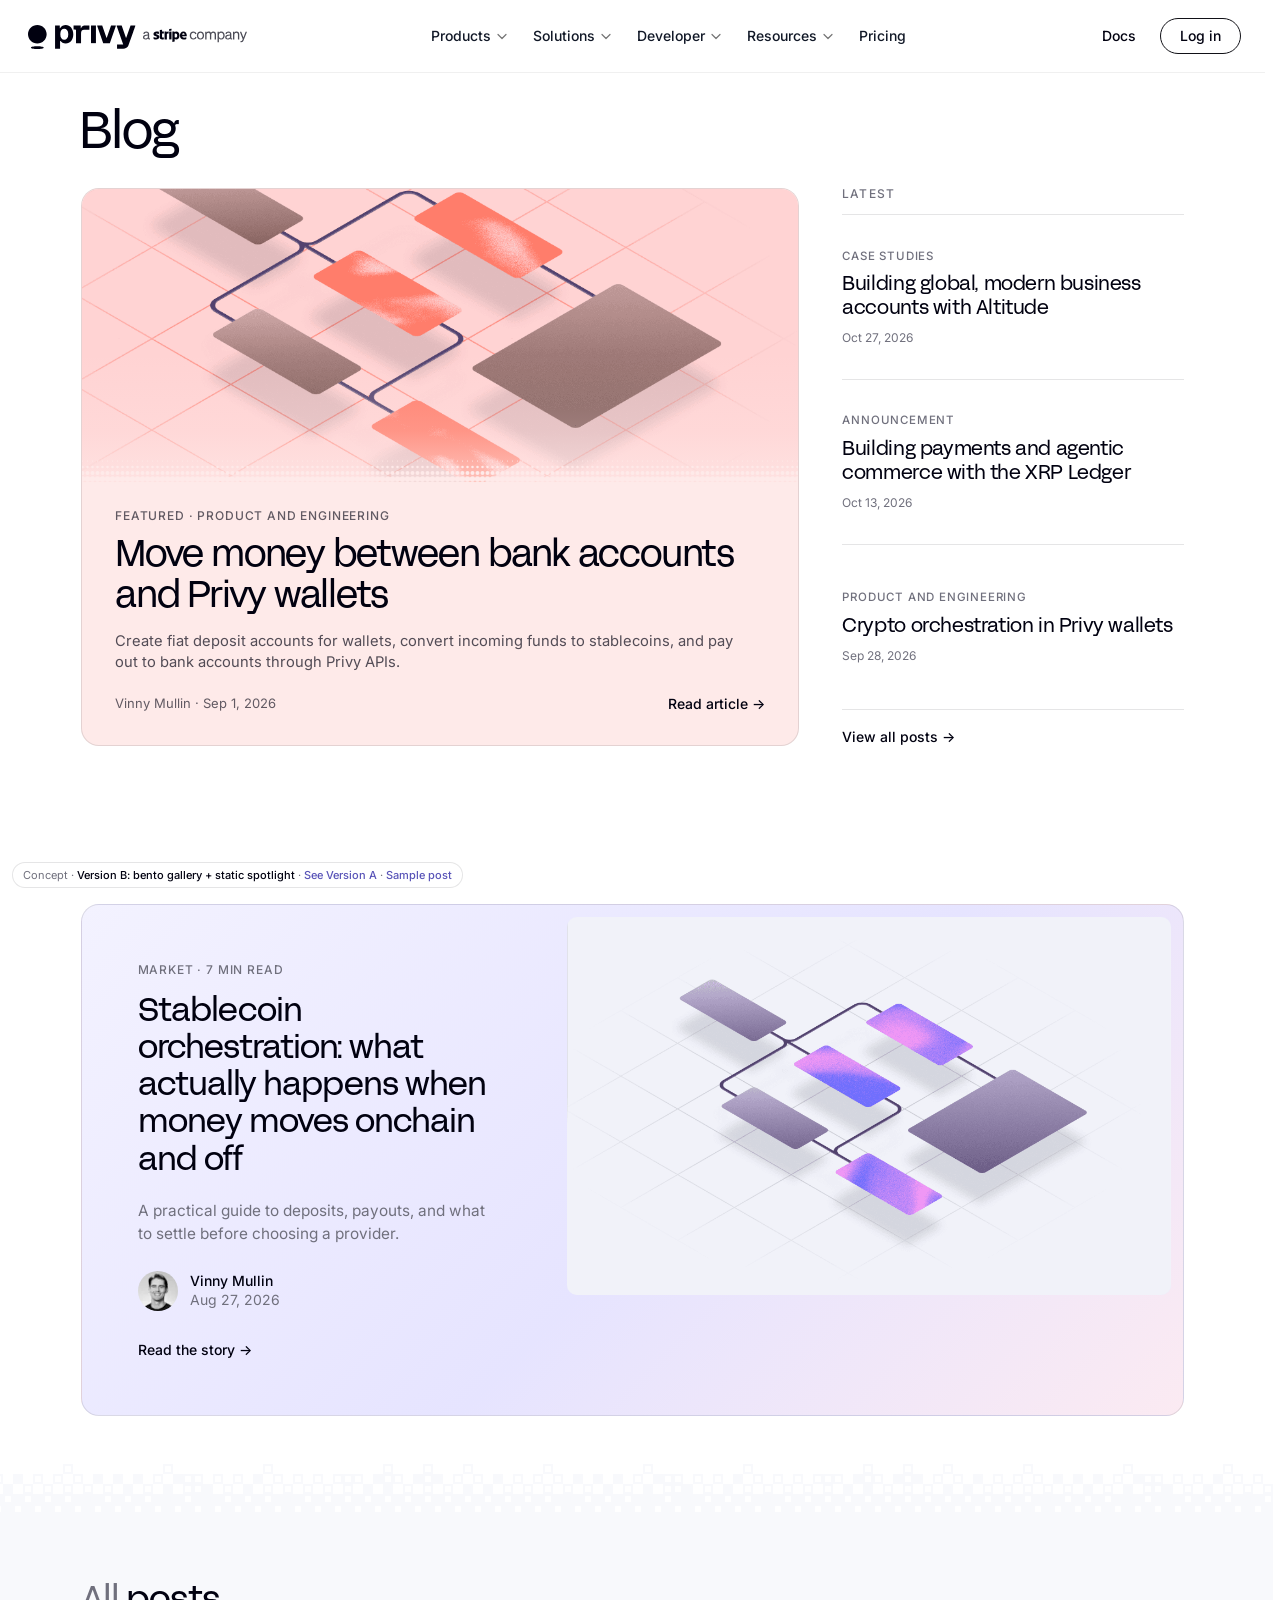
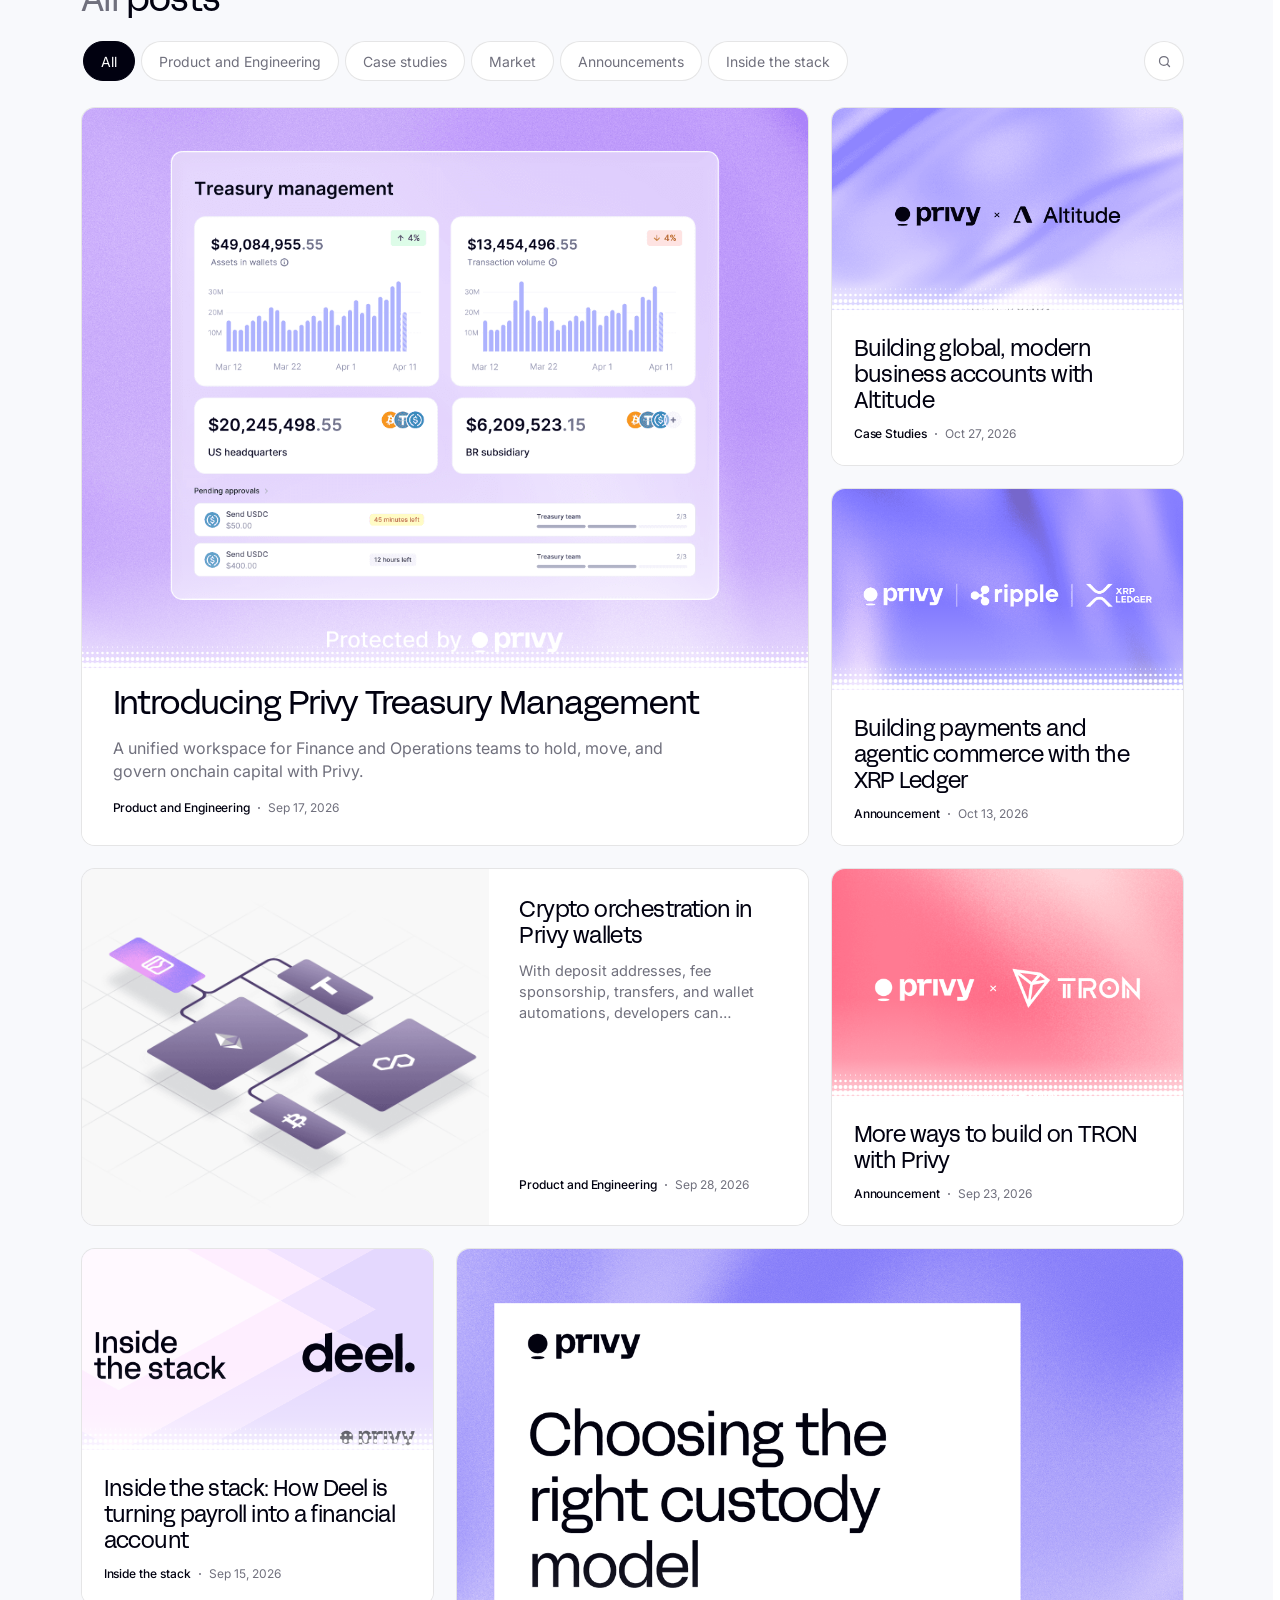
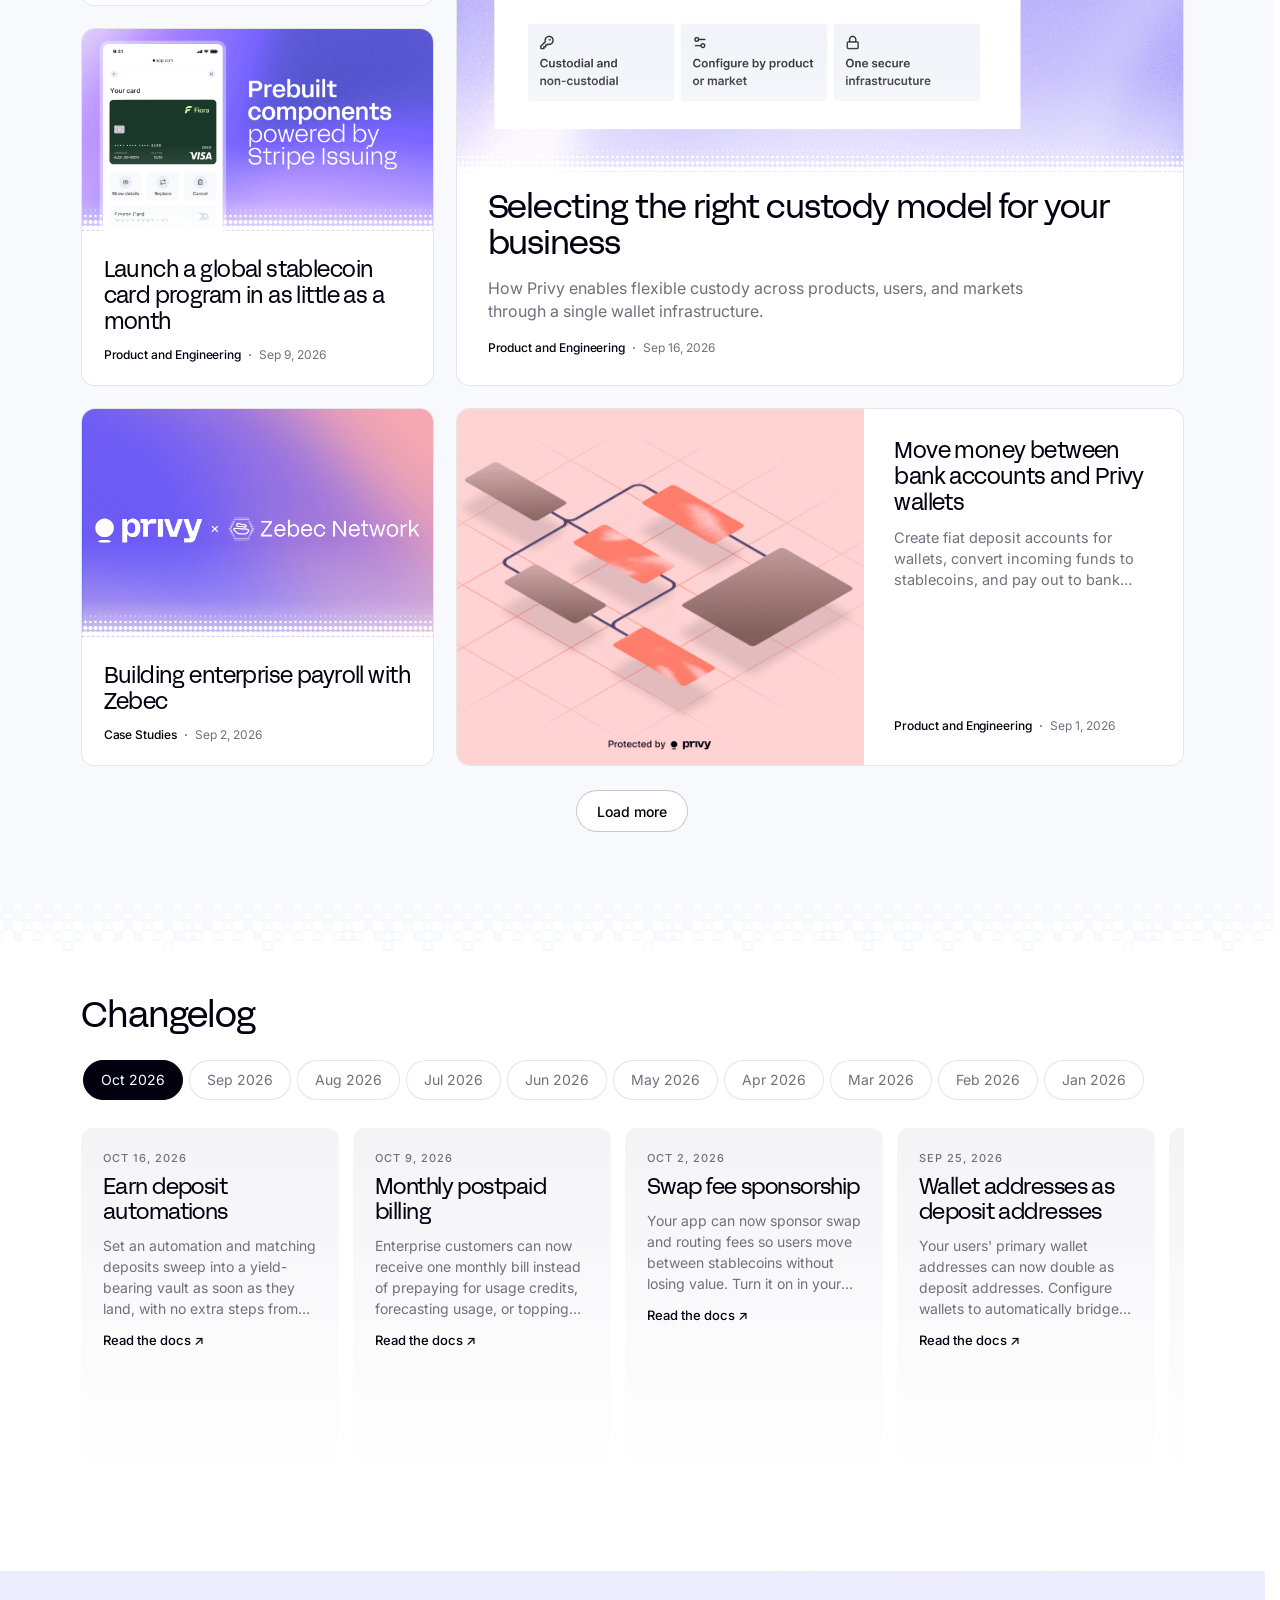
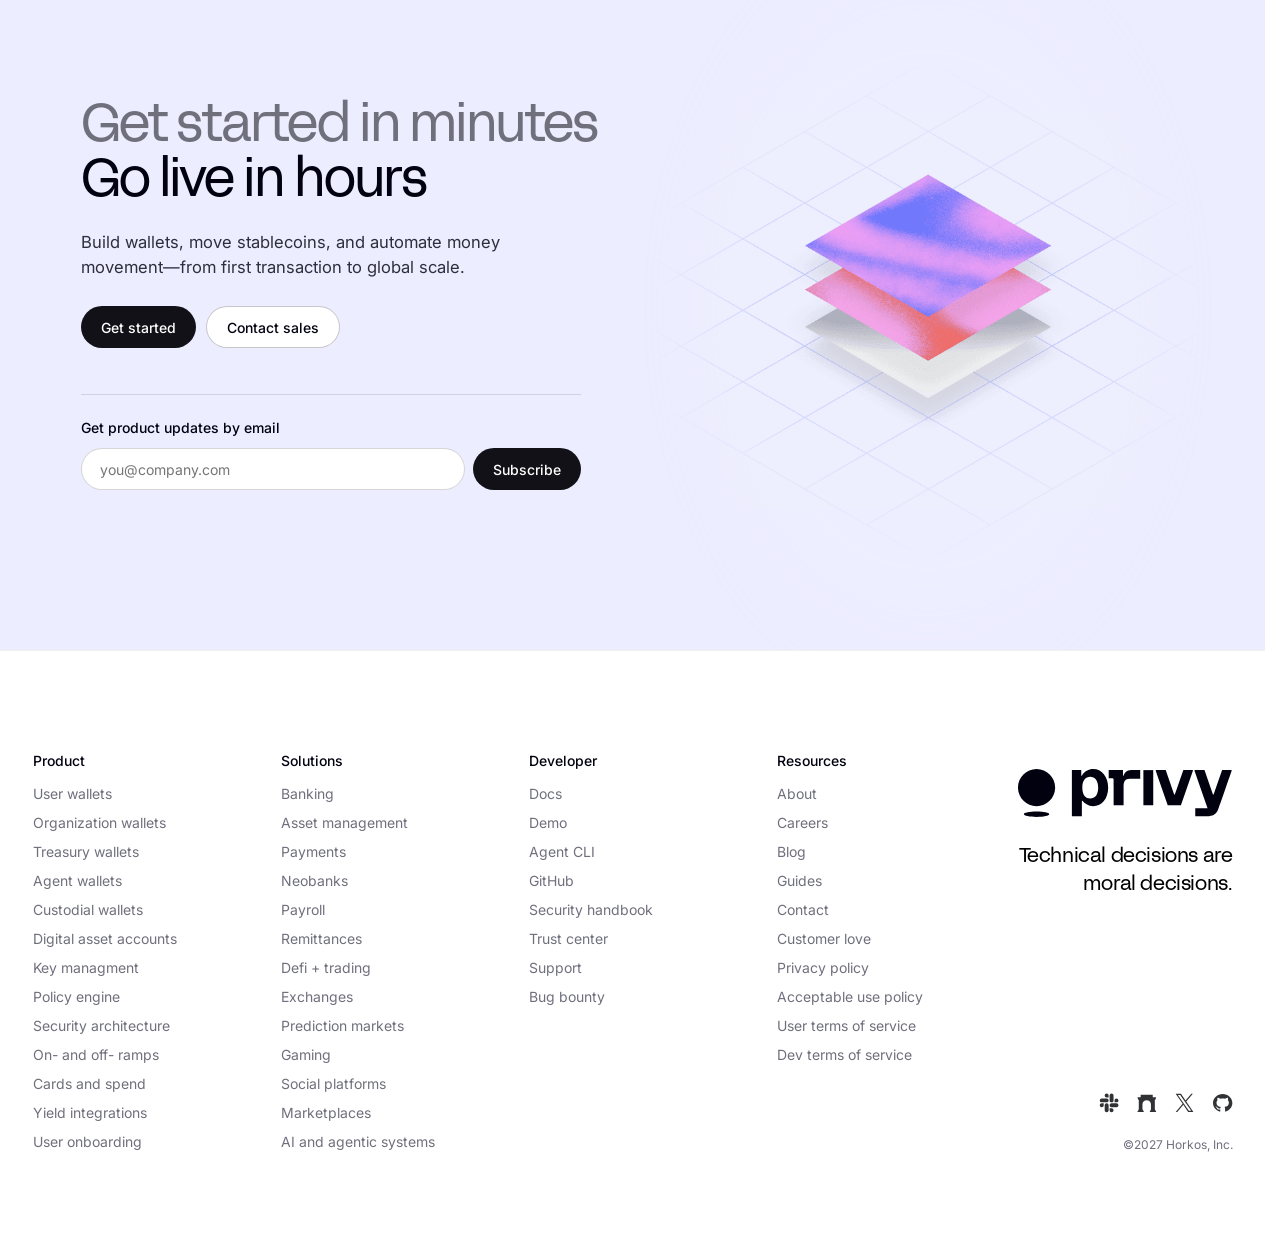
==== commit 9e967c52: "Move spotlight between hero and gallery; A = scroll-triggered expansion; add sample post page Follow" ====
--- a/version-b.html
+++ b/version-b.html
@@ -420,10 +420,14 @@
   .mix .tile .art{flex:none;aspect-ratio:1.6}
 }
 /* Version B: static spotlight. One story, no timer, no motion, so the busier bento above has a calm counterweight. */
+ /* same gradient + border language as the hero card */
+#spotlight.still{padding:calc(var(--band)/2) 0 calc(var(--sgap) - var(--band)/2)}
 .still .sptrack{width:var(--content);margin:0 auto;padding:0;transform:none}
-.still .spcard{width:100%;opacity:1;cursor:pointer}
-.still .spdek{font-size:clamp(15px,1.2vw,17px);line-height:1.5;color:var(--muted);margin:-8px 0 26px;max-width:30em}
-.still .spgo{margin-top:28px;font-size:14px;font-weight:500}
+.still .spcard{width:100%;opacity:1;cursor:pointer;background:linear-gradient(135deg,#f3f2ff 0%,#e6e4ff 55%,#fbeaf2 100%);border:1px solid var(--line);border-radius:18px}
+
+.spdek{font-size:clamp(15px,1.2vw,17px);line-height:1.5;color:var(--muted);margin:-8px 0 26px;max-width:30em}
+.spgo{display:block;margin-top:28px;font-size:14px;font-weight:500}
+.sec.clog{padding-top:calc(var(--sgap) - var(--band)/2)}
 .vnote{pointer-events:auto}.vnote b{font-weight:500;color:var(--ink)}.vnote a{color:var(--deep);font-weight:500}
 </style>
 <link rel="stylesheet" href="assets/footer.css?v=3820a8a8">
@@ -462,6 +466,8 @@
   </div>
 </section>
 
+<section class="spot still" id="spotlight" aria-label="Spotlight"><div class="head reveal"><h2><em>In the</em> spotlight</h2></div><div class="sptrack"><a class="spcard on" href="posts/stablecoin-orchestration-guide.html"><div class="spimg"><img src="assets/img/09WA5QS3rowFUEaQWvXtaoHIfQ.png" alt="" loading="lazy"></div><div class="sptext"><div class="eyebrow">Market · 7 min read</div><h3>Stablecoin orchestration: what actually happens when money moves onchain and off</h3><p class="spdek">A practical guide to deposits, payouts, and what to settle before choosing a provider.</p><div class="spby"><img src="assets/ext/24f515a9b10f.webp" alt="" loading="lazy"><div><b>Vinny Mullin</b><span>Aug 27, 2026</span></div></div><span class="spgo">Read the story <span class="arrow">→</span></span></div></a></div></section>
+
 <section id="wall" aria-labelledby="wt">
   <div class="wrow">
     <h2 id="wt"><em>All</em> posts</h2>
@@ -473,7 +479,6 @@
   <div class="more" id="more"><button class="btn line" id="moreBtn" type="button">Load more</button></div>
 </section>
 
-<section class="spot still" id="spotlight" aria-label="Spotlight"><div class="head reveal"><h2><em>In the</em> spotlight</h2></div><div class="sptrack"><a class="spcard on" href="posts/stablecoin-orchestration-guide.html" data-i="4" data-title="Stablecoin orchestration: what actually happens when money moves onchain and off"><div class="spimg"><img src="assets/img/09WA5QS3rowFUEaQWvXtaoHIfQ.png" alt="" loading="lazy"></div><div class="sptext"><div class="eyebrow">Market · 7 min read</div><h3>Stablecoin orchestration: what actually happens when money moves onchain and off</h3><p class="spdek">A practical guide to deposits, payouts, and what to settle before choosing a provider.</p><div class="spby"><img src="assets/ext/24f515a9b10f.webp" alt="" loading="lazy"><div><b>Vinny Mullin</b><span>Aug 27, 2026</span></div></div><span class="spgo">Read the story <span class="arrow">→</span></span></div></a></div></section>
 <div class="sec clog">
   <div class="head reveal"><h2>Changelog</h2></div>
   <div class="months" id="months" role="group" aria-label="Jump to month"><button class="chip" type="button" data-m="2026-10" aria-pressed="true">Oct 2026</button><button class="chip" type="button" data-m="2026-09" aria-pressed="false">Sep 2026</button><button class="chip" type="button" data-m="2026-08" aria-pressed="false">Aug 2026</button><button class="chip" type="button" data-m="2026-07" aria-pressed="false">Jul 2026</button><button class="chip" type="button" data-m="2026-06" aria-pressed="false">Jun 2026</button><button class="chip" type="button" data-m="2026-05" aria-pressed="false">May 2026</button><button class="chip" type="button" data-m="2026-04" aria-pressed="false">Apr 2026</button><button class="chip" type="button" data-m="2026-03" aria-pressed="false">Mar 2026</button><button class="chip" type="button" data-m="2026-02" aria-pressed="false">Feb 2026</button><button class="chip" type="button" data-m="2026-01" aria-pressed="false">Jan 2026</button></div>
@@ -498,7 +503,7 @@
 </main>
 
 <footer class="pf"><div class="pf-inner"><div class="pf-cols"><div class="pf-col"><h2 class="pf-title">Product</h2><ul><li><a href="https://www.privy.io/wallets">User wallets</a></li><li><a href="https://www.privy.io/organization-wallets">Organization wallets</a></li><li><a href="https://www.privy.io/treasury">Treasury wallets</a></li><li><a href="https://www.privy.io/agent-wallets">Agent wallets</a></li><li><a href="https://www.privy.io/wallets">Custodial wallets</a></li><li><a href="https://www.privy.io/accounts">Digital asset accounts</a></li><li><a href="https://www.privy.io/keys">Key managment</a></li><li><a href="https://www.privy.io/keys">Policy engine</a></li><li><a href="https://www.privy.io/security">Security architecture</a></li><li><a href="https://www.privy.io/integrations#onramp">On- and off- ramps</a></li><li><a href="https://www.privy.io/integrations">Cards and spend</a></li><li><a href="https://www.privy.io/integrations#yield">Yield integrations</a></li><li><a href="https://www.privy.io/user-wallets">User onboarding</a></li></ul></div><div class="pf-col"><h2 class="pf-title">Solutions</h2><ul><li><a href="https://www.privy.io/fintech">Banking</a></li><li><a href="https://www.privy.io/fintech">Asset management</a></li><li><a href="https://www.privy.io/fintech">Payments</a></li><li><a href="https://www.privy.io/fintech">Neobanks</a></li><li><a href="https://www.privy.io/fintech">Payroll</a></li><li><a href="https://www.privy.io/fintech">Remittances</a></li><li><a href="https://www.privy.io/defi">Defi + trading</a></li><li><a href="https://www.privy.io/defi">Exchanges</a></li><li><a href="https://www.privy.io/defi">Prediction markets</a></li><li><a href="https://www.privy.io/gaming">Gaming</a></li><li><a href="https://www.privy.io/consumer">Social platforms</a></li><li><a href="https://www.privy.io/consumer">Marketplaces</a></li><li><a href="https://www.privy.io/ai">AI and agentic systems</a></li></ul></div><div class="pf-col"><h2 class="pf-title">Developer</h2><ul><li><a href="https://docs.privy.io/">Docs</a></li><li><a href="https://demo.privy.io/">Demo</a></li><li><a href="https://www.npmjs.com/package/@privy-io/agent-wallet-cli">Agent CLI</a></li><li><a href="https://github.com/privy-io">GitHub</a></li><li><a href="https://www.privy.io/security#handbook">Security handbook</a></li><li><a href="https://trust.privy.io/">Trust center</a></li><li><a href="https://www.privy.io/slack">Support</a></li><li><a href="https://www.privy.io/vulnerability-disclosure">Bug bounty</a></li></ul></div><div class="pf-col"><h2 class="pf-title">Resources</h2><ul><li><a href="https://www.privy.io/careers">About</a></li><li><a href="https://www.privy.io/careers">Careers</a></li><li><a href="index.html">Blog</a></li><li><a href="https://www.privy.io/learn">Guides</a></li><li><a href="https://www.privy.io/#contact">Contact</a></li><li><a href="https://www.privy.io/love">Customer love</a></li><li><a href="https://www.privy.io/privacy-policy">Privacy policy</a></li><li><a href="https://www.privy.io/acceptable-use-policy">Acceptable use policy</a></li><li><a href="https://www.privy.io/user-terms-of-service">User terms of service</a></li><li><a href="https://www.privy.io/developer-terms-of-service">Dev terms of service</a></li></ul></div></div><div class="pf-brand"><a aria-label="Privy home" href="https://www.privy.io/"><svg class="pf-mark" viewBox="0 0 108 24" aria-hidden="true"><use href="#wordmark" width="219" height="24"/></svg></a><a class="pf-tag" href="https://www.privy.io/blog/privy-manifesto">Technical decisions are moral decisions.</a><div class="pf-br"><ul class="pf-soc"><li><a aria-label="Slack" href="https://www.privy.io/slack"><img src="assets/brand/slack.svg" alt="" width="20" height="20"></a></li><li><a aria-label="Farcaster" href="https://farcaster.xyz/privy"><img src="assets/brand/farcaster.svg" alt="" width="20" height="20"></a></li><li><a aria-label="X" href="https://x.com/privy_io"><img src="assets/brand/x.svg" alt="" width="20" height="20"></a></li><li><a aria-label="GitHub" href="https://github.com/privy-io"><img src="assets/brand/github.svg" alt="" width="20" height="20"></a></li></ul><p class="pf-copy">©2027 Horkos, Inc.</p></div></div></div></footer>
-<div class="note vnote">Concept · <b>Version B: bento gallery + static spotlight</b> · <a href="index.html">See Version A →</a></div>
+<div class="note vnote">Concept · <b>Version B: bento gallery + static spotlight</b> · <a href="index.html">See Version A</a> · <a href="posts/sample-post.html">Sample post</a></div>
 
 
 <div class="dim" aria-hidden="true"></div>
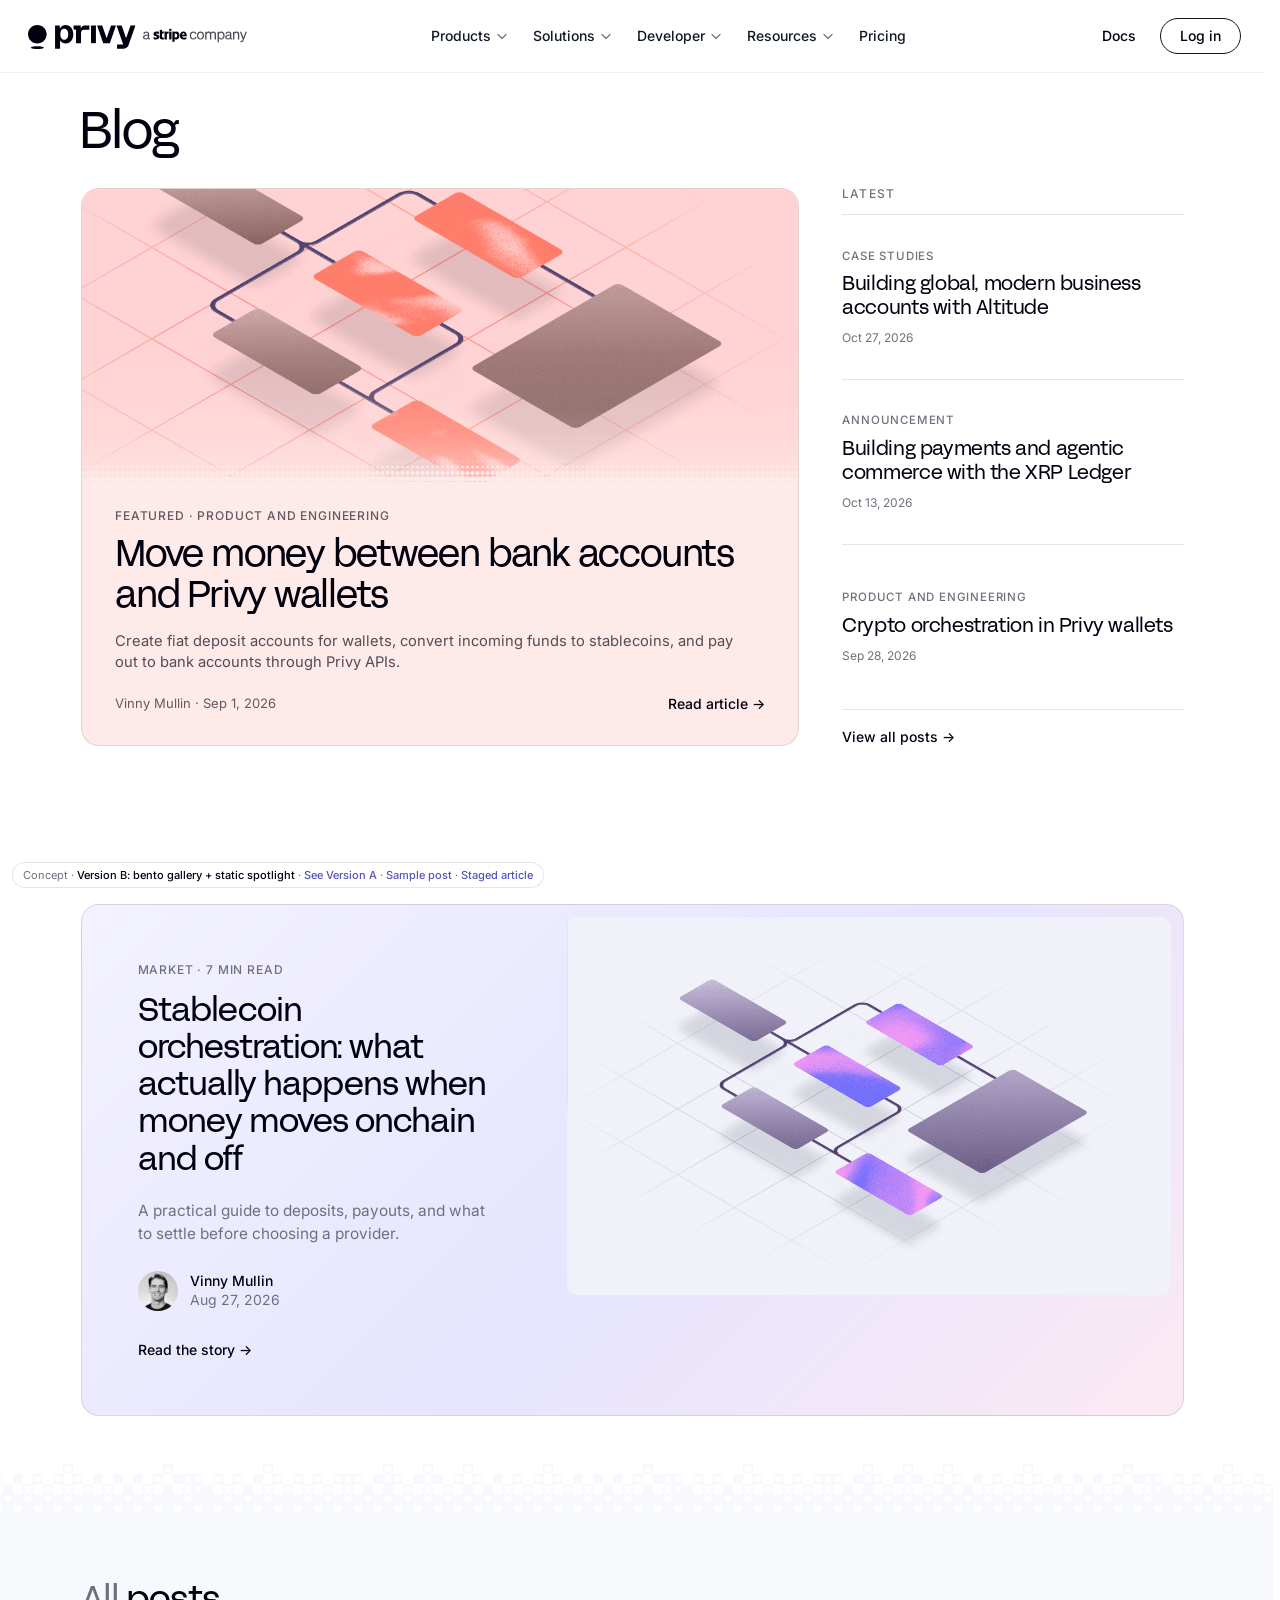
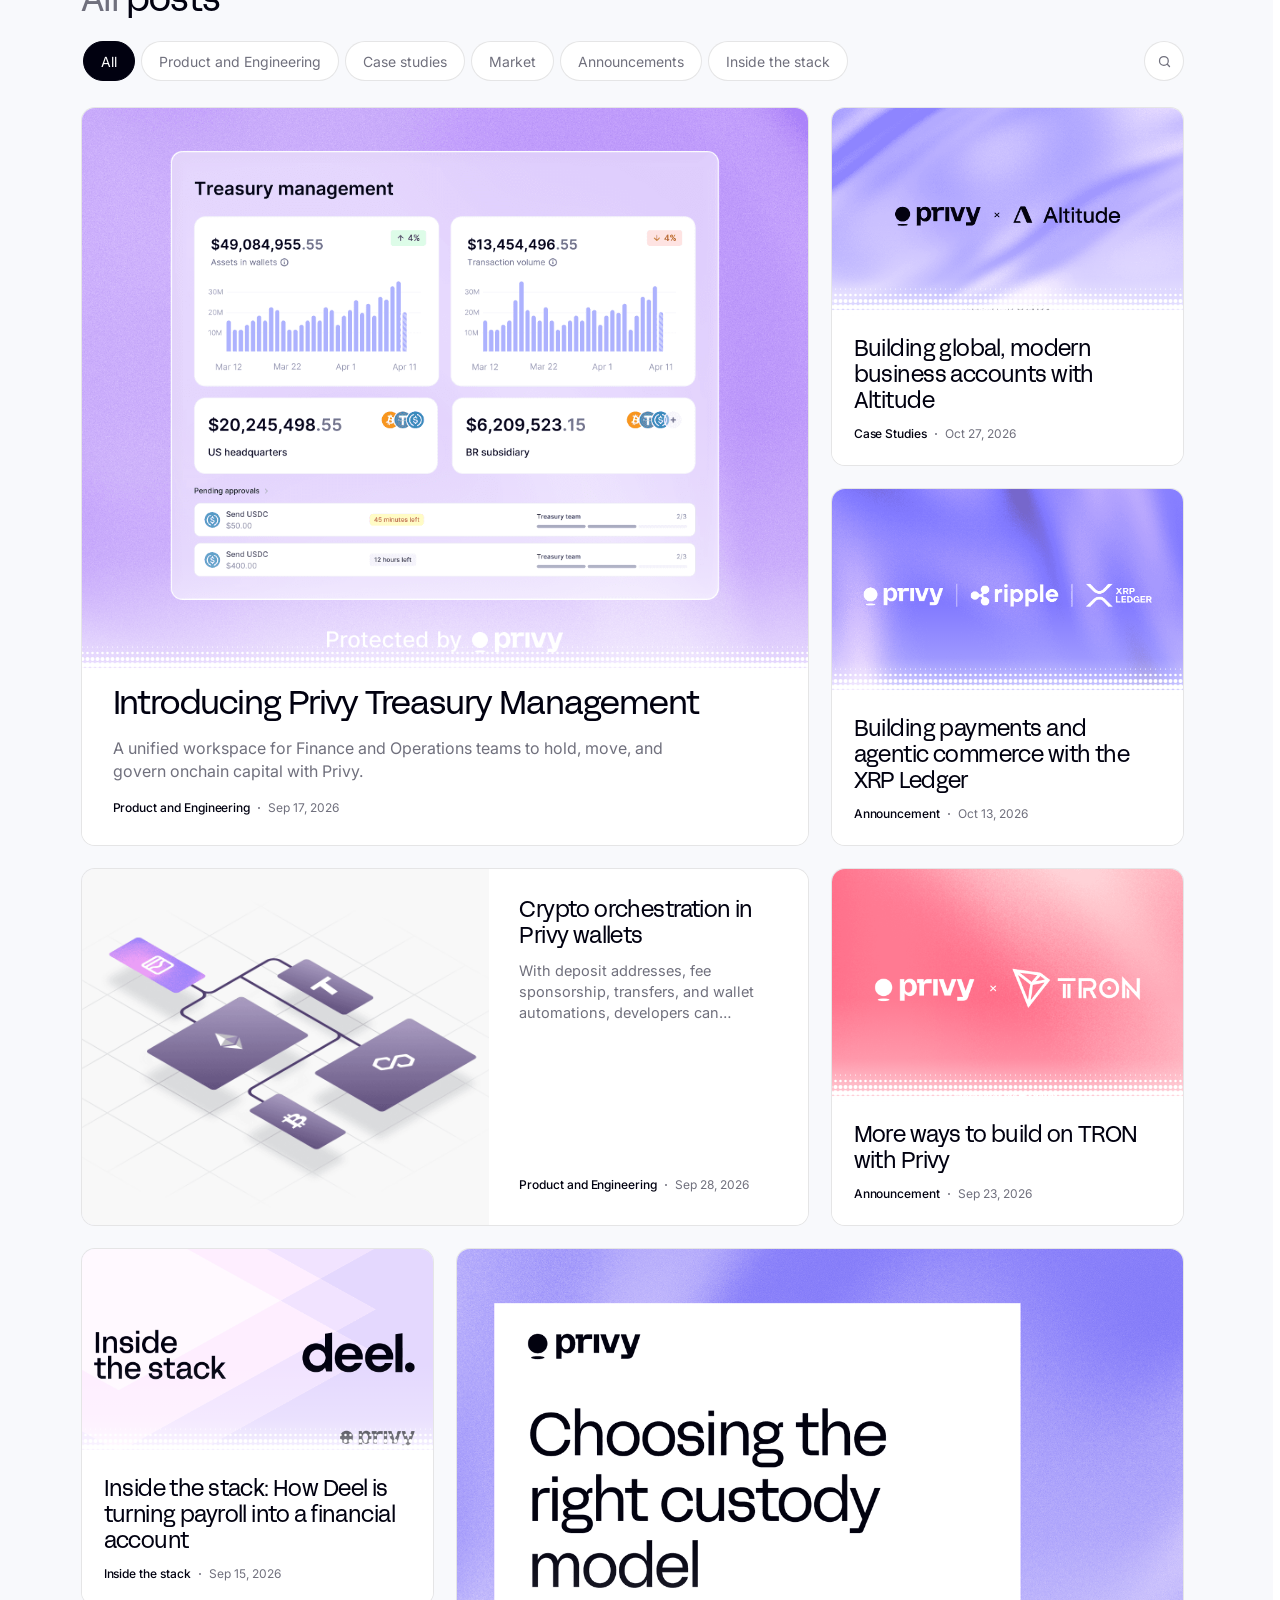
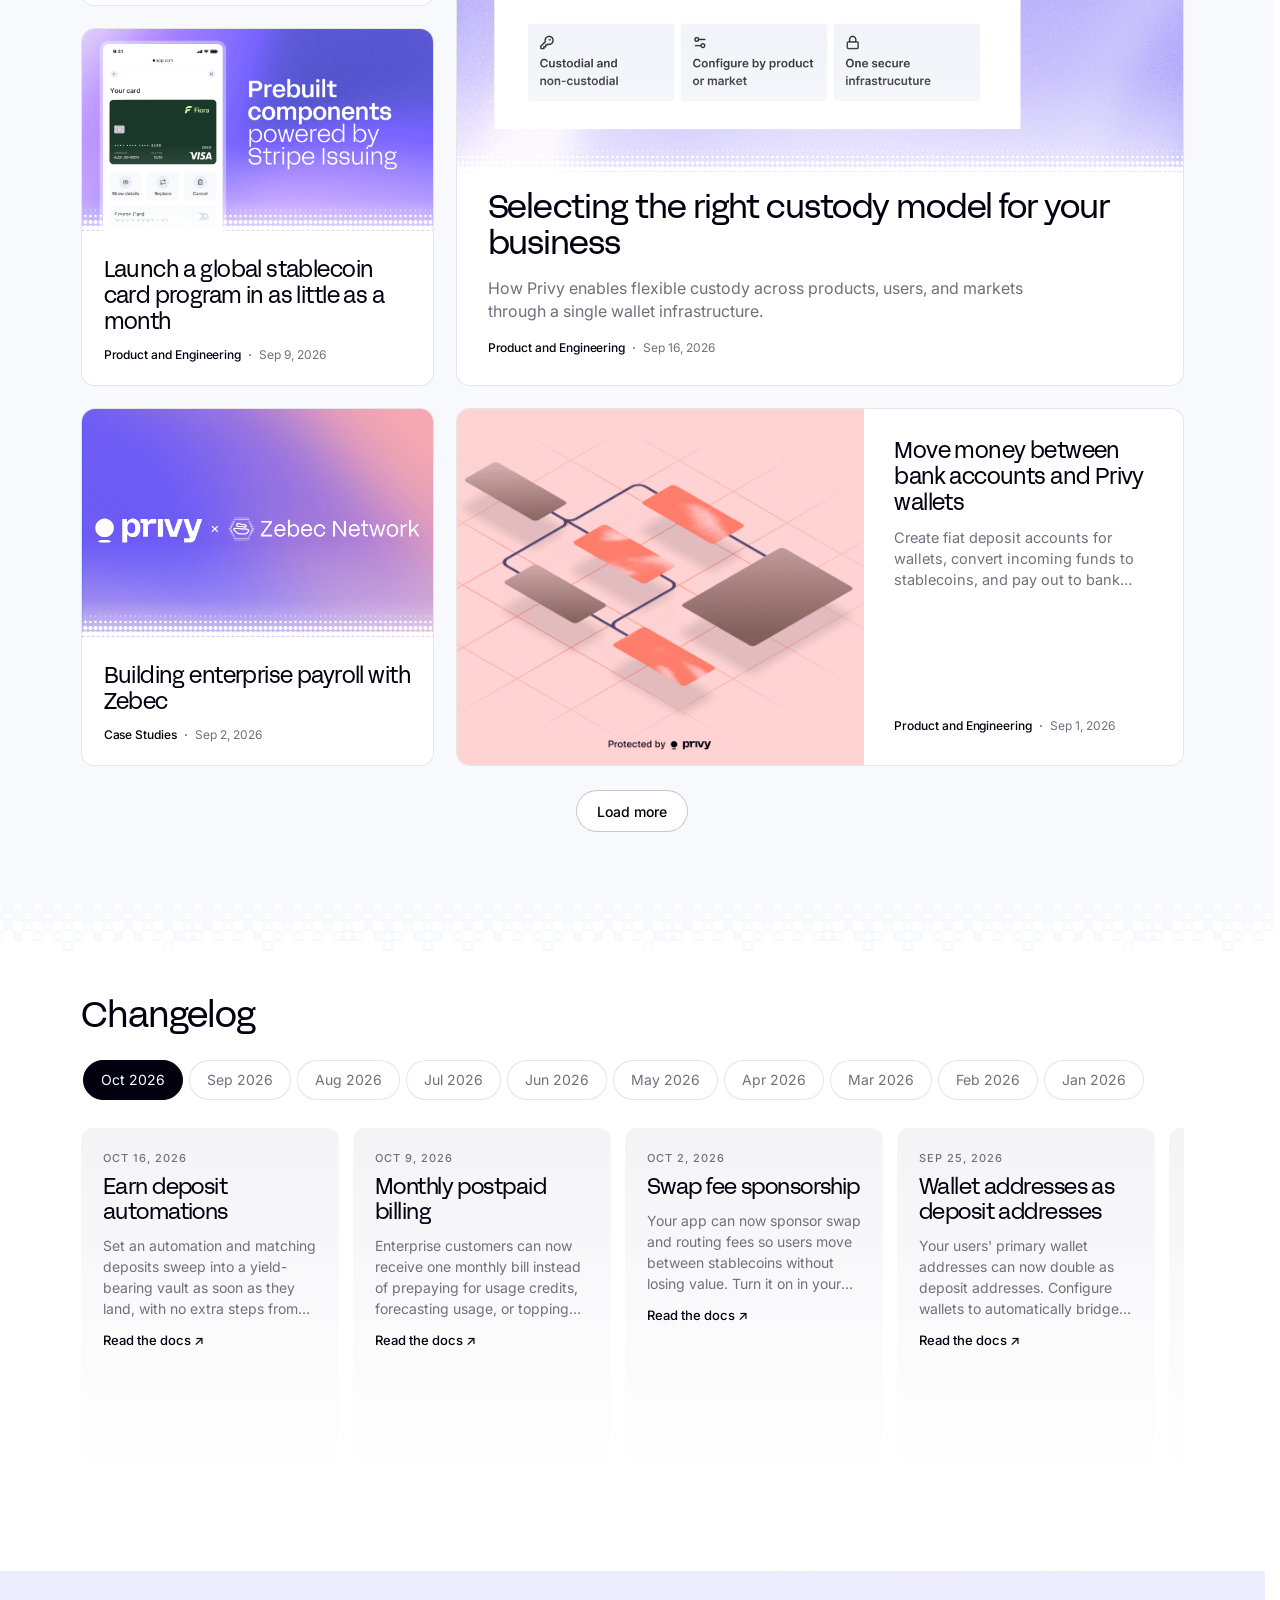
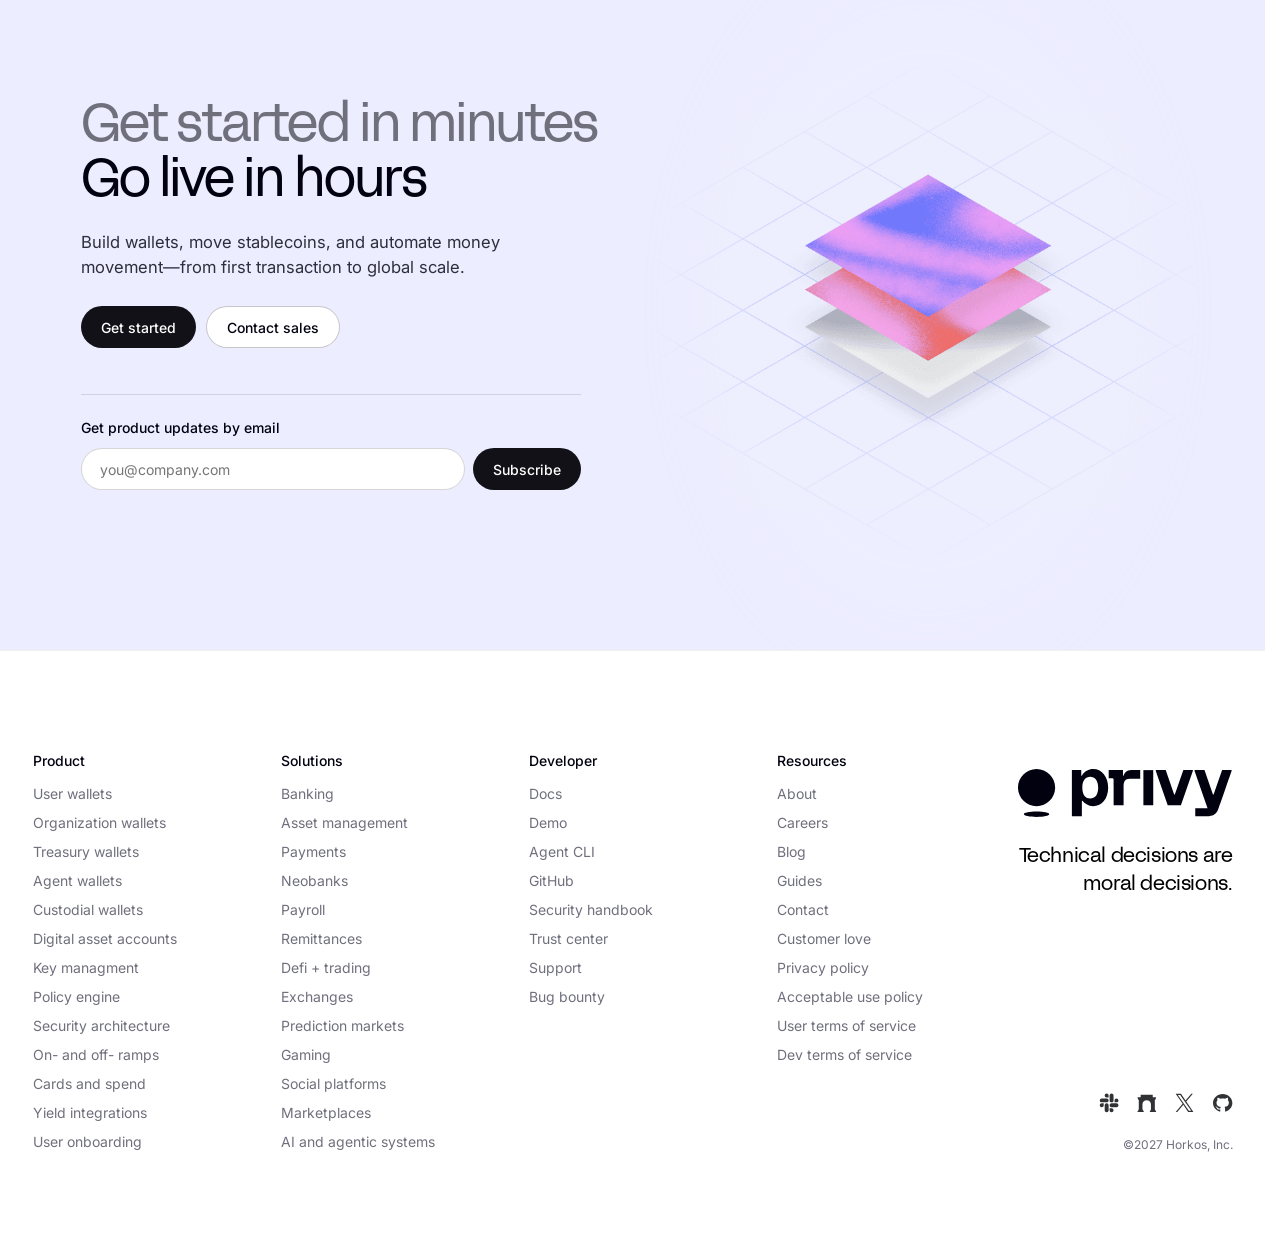
==== commit a251c058: "Staged article: Onafriq story with every post-page fix, tagged by audit finding" ====
--- a/version-b.html
+++ b/version-b.html
@@ -503,7 +503,7 @@
 </main>
 
 <footer class="pf"><div class="pf-inner"><div class="pf-cols"><div class="pf-col"><h2 class="pf-title">Product</h2><ul><li><a href="https://www.privy.io/wallets">User wallets</a></li><li><a href="https://www.privy.io/organization-wallets">Organization wallets</a></li><li><a href="https://www.privy.io/treasury">Treasury wallets</a></li><li><a href="https://www.privy.io/agent-wallets">Agent wallets</a></li><li><a href="https://www.privy.io/wallets">Custodial wallets</a></li><li><a href="https://www.privy.io/accounts">Digital asset accounts</a></li><li><a href="https://www.privy.io/keys">Key managment</a></li><li><a href="https://www.privy.io/keys">Policy engine</a></li><li><a href="https://www.privy.io/security">Security architecture</a></li><li><a href="https://www.privy.io/integrations#onramp">On- and off- ramps</a></li><li><a href="https://www.privy.io/integrations">Cards and spend</a></li><li><a href="https://www.privy.io/integrations#yield">Yield integrations</a></li><li><a href="https://www.privy.io/user-wallets">User onboarding</a></li></ul></div><div class="pf-col"><h2 class="pf-title">Solutions</h2><ul><li><a href="https://www.privy.io/fintech">Banking</a></li><li><a href="https://www.privy.io/fintech">Asset management</a></li><li><a href="https://www.privy.io/fintech">Payments</a></li><li><a href="https://www.privy.io/fintech">Neobanks</a></li><li><a href="https://www.privy.io/fintech">Payroll</a></li><li><a href="https://www.privy.io/fintech">Remittances</a></li><li><a href="https://www.privy.io/defi">Defi + trading</a></li><li><a href="https://www.privy.io/defi">Exchanges</a></li><li><a href="https://www.privy.io/defi">Prediction markets</a></li><li><a href="https://www.privy.io/gaming">Gaming</a></li><li><a href="https://www.privy.io/consumer">Social platforms</a></li><li><a href="https://www.privy.io/consumer">Marketplaces</a></li><li><a href="https://www.privy.io/ai">AI and agentic systems</a></li></ul></div><div class="pf-col"><h2 class="pf-title">Developer</h2><ul><li><a href="https://docs.privy.io/">Docs</a></li><li><a href="https://demo.privy.io/">Demo</a></li><li><a href="https://www.npmjs.com/package/@privy-io/agent-wallet-cli">Agent CLI</a></li><li><a href="https://github.com/privy-io">GitHub</a></li><li><a href="https://www.privy.io/security#handbook">Security handbook</a></li><li><a href="https://trust.privy.io/">Trust center</a></li><li><a href="https://www.privy.io/slack">Support</a></li><li><a href="https://www.privy.io/vulnerability-disclosure">Bug bounty</a></li></ul></div><div class="pf-col"><h2 class="pf-title">Resources</h2><ul><li><a href="https://www.privy.io/careers">About</a></li><li><a href="https://www.privy.io/careers">Careers</a></li><li><a href="index.html">Blog</a></li><li><a href="https://www.privy.io/learn">Guides</a></li><li><a href="https://www.privy.io/#contact">Contact</a></li><li><a href="https://www.privy.io/love">Customer love</a></li><li><a href="https://www.privy.io/privacy-policy">Privacy policy</a></li><li><a href="https://www.privy.io/acceptable-use-policy">Acceptable use policy</a></li><li><a href="https://www.privy.io/user-terms-of-service">User terms of service</a></li><li><a href="https://www.privy.io/developer-terms-of-service">Dev terms of service</a></li></ul></div></div><div class="pf-brand"><a aria-label="Privy home" href="https://www.privy.io/"><svg class="pf-mark" viewBox="0 0 108 24" aria-hidden="true"><use href="#wordmark" width="219" height="24"/></svg></a><a class="pf-tag" href="https://www.privy.io/blog/privy-manifesto">Technical decisions are moral decisions.</a><div class="pf-br"><ul class="pf-soc"><li><a aria-label="Slack" href="https://www.privy.io/slack"><img src="assets/brand/slack.svg" alt="" width="20" height="20"></a></li><li><a aria-label="Farcaster" href="https://farcaster.xyz/privy"><img src="assets/brand/farcaster.svg" alt="" width="20" height="20"></a></li><li><a aria-label="X" href="https://x.com/privy_io"><img src="assets/brand/x.svg" alt="" width="20" height="20"></a></li><li><a aria-label="GitHub" href="https://github.com/privy-io"><img src="assets/brand/github.svg" alt="" width="20" height="20"></a></li></ul><p class="pf-copy">©2027 Horkos, Inc.</p></div></div></div></footer>
-<div class="note vnote">Concept · <b>Version B: bento gallery + static spotlight</b> · <a href="index.html">See Version A</a> · <a href="posts/sample-post.html">Sample post</a></div>
+<div class="note vnote">Concept · <b>Version B: bento gallery + static spotlight</b> · <a href="index.html">See Version A</a> · <a href="posts/sample-post.html">Sample post</a> · <a href="posts/staged-article.html">Staged article</a></div>
 
 
 <div class="dim" aria-hidden="true"></div>
